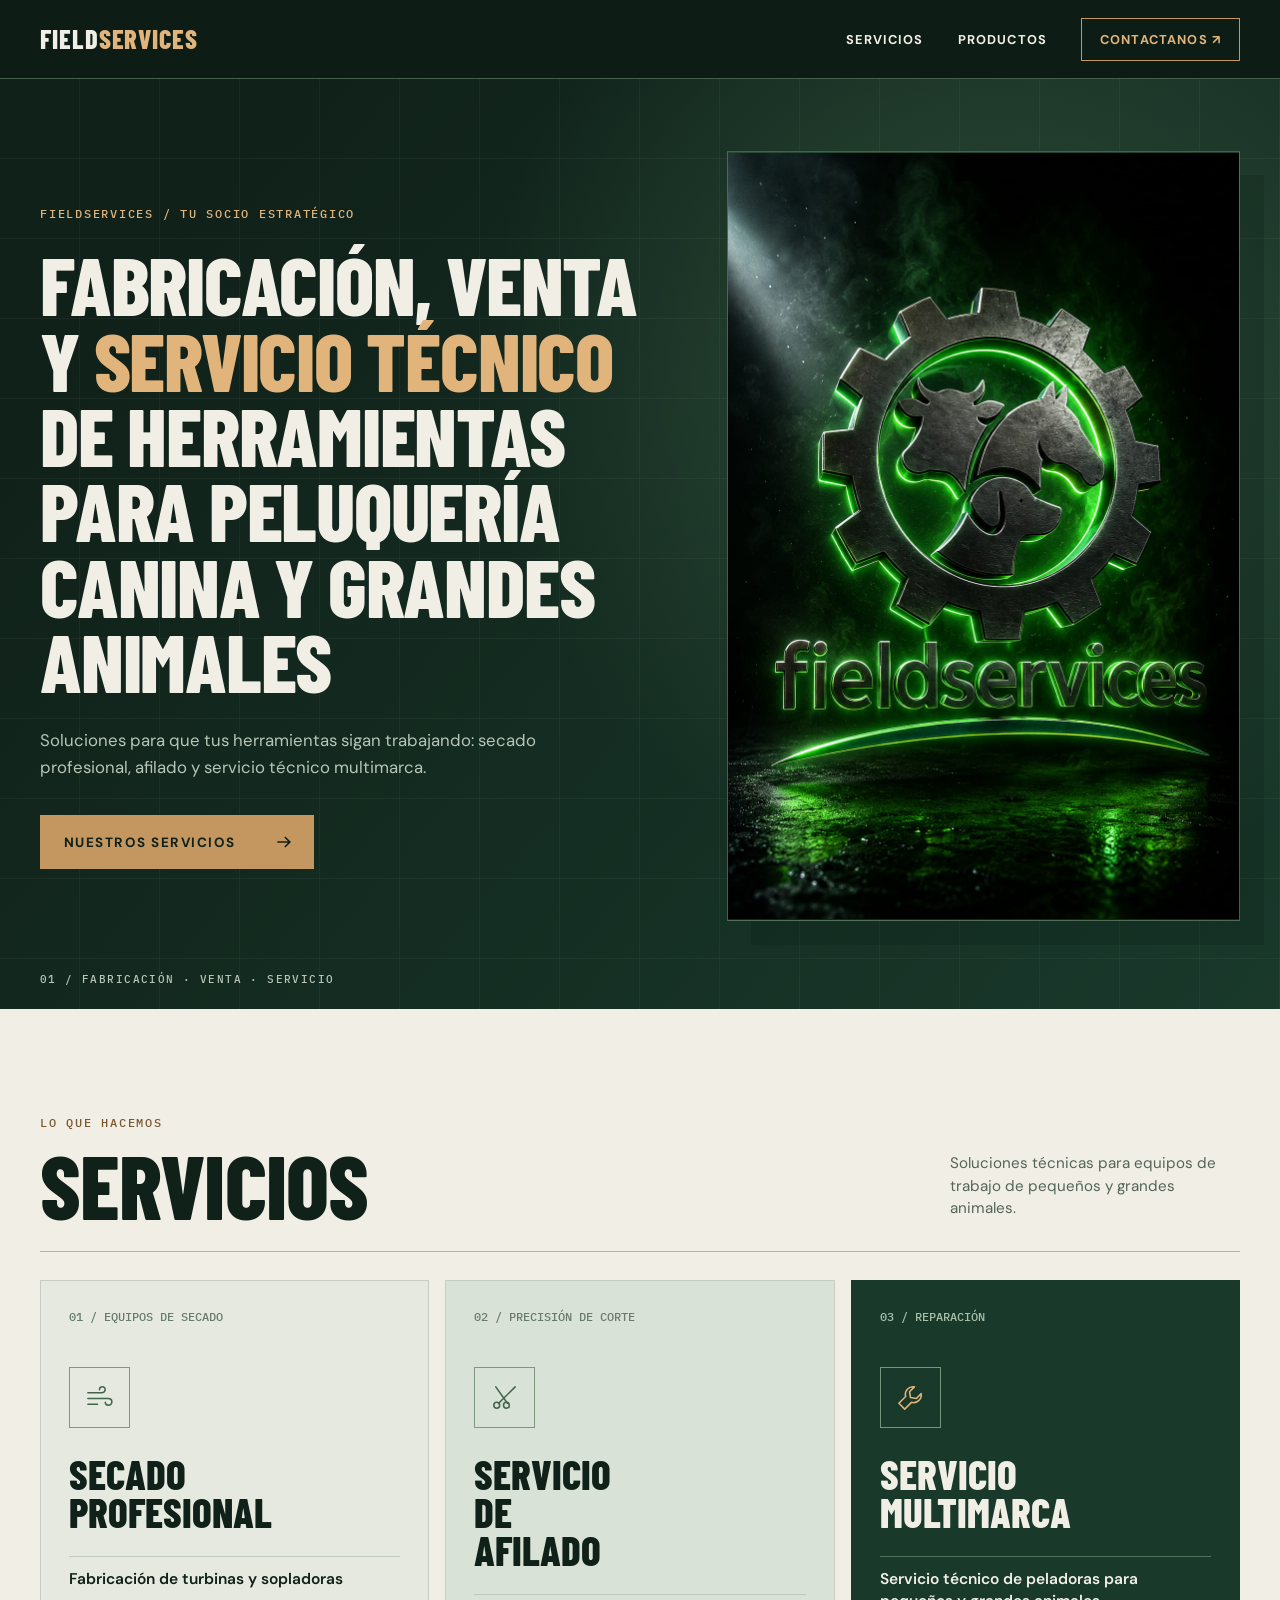
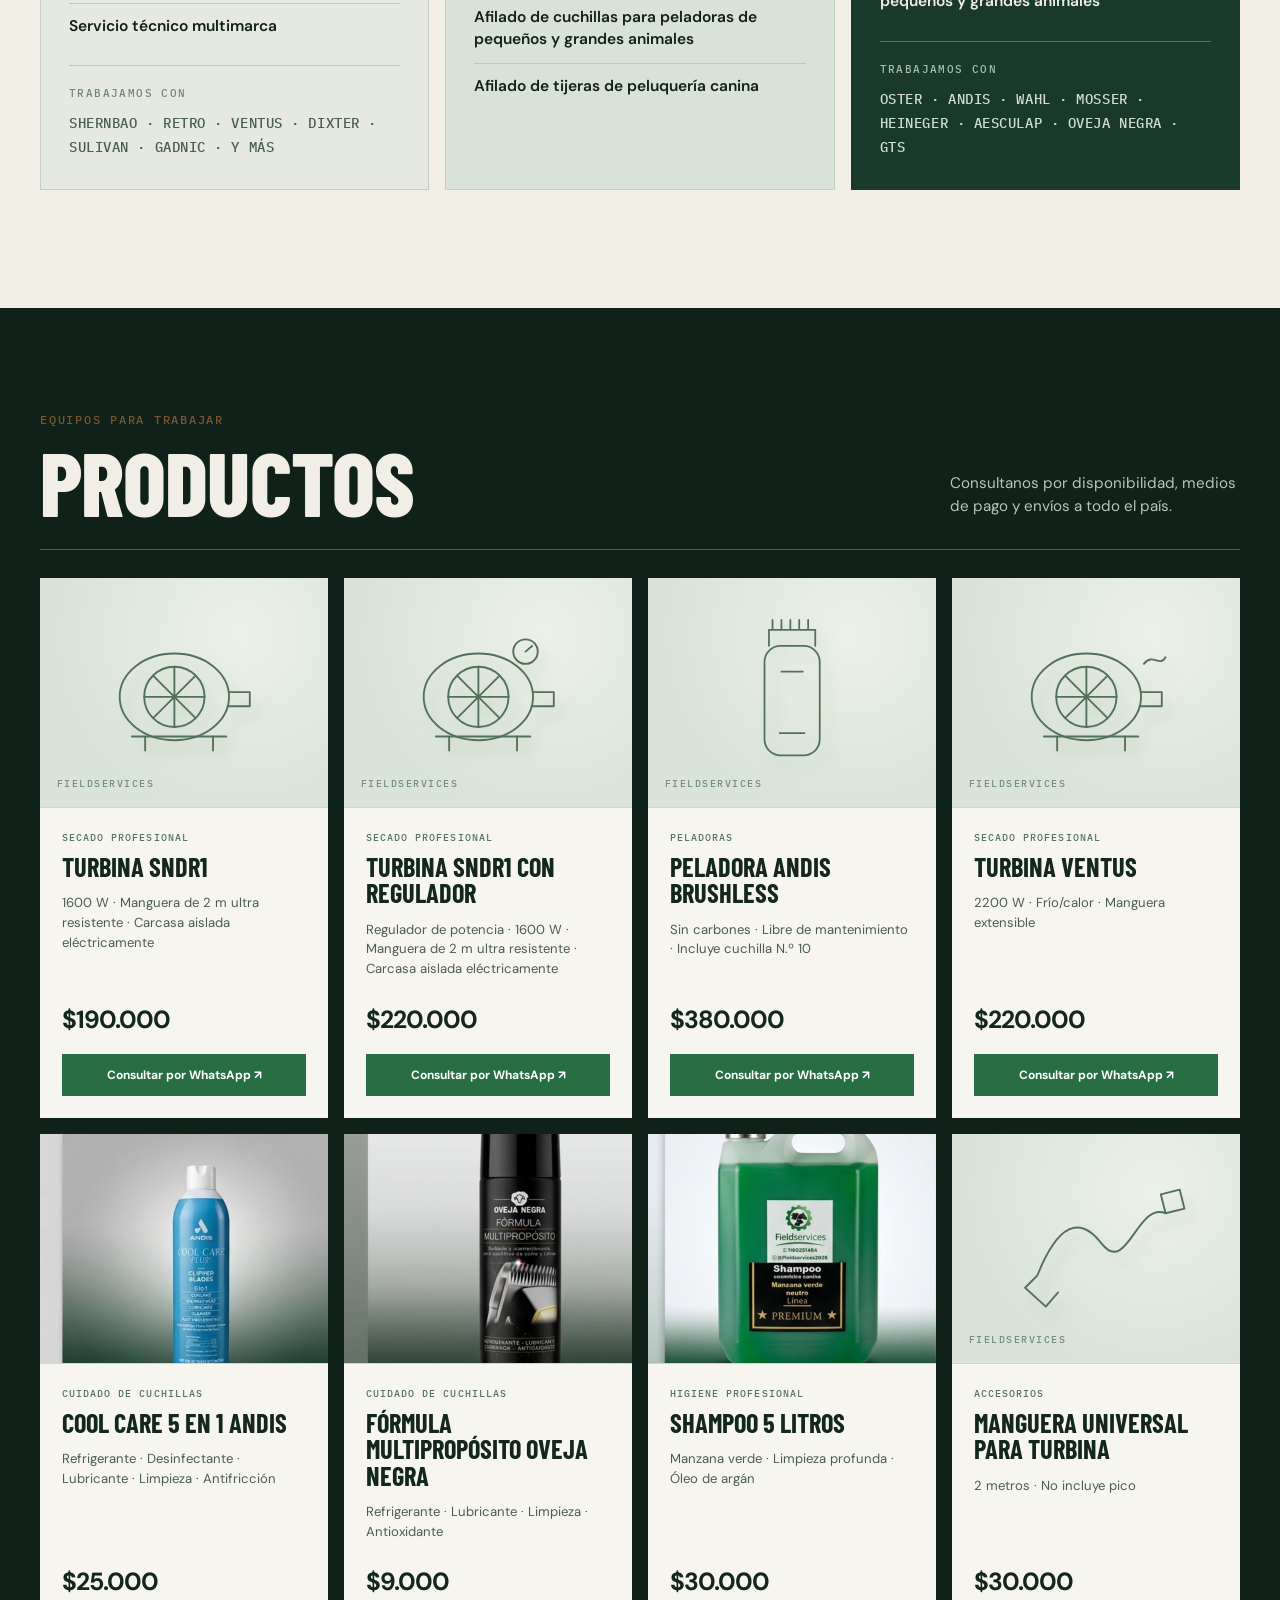
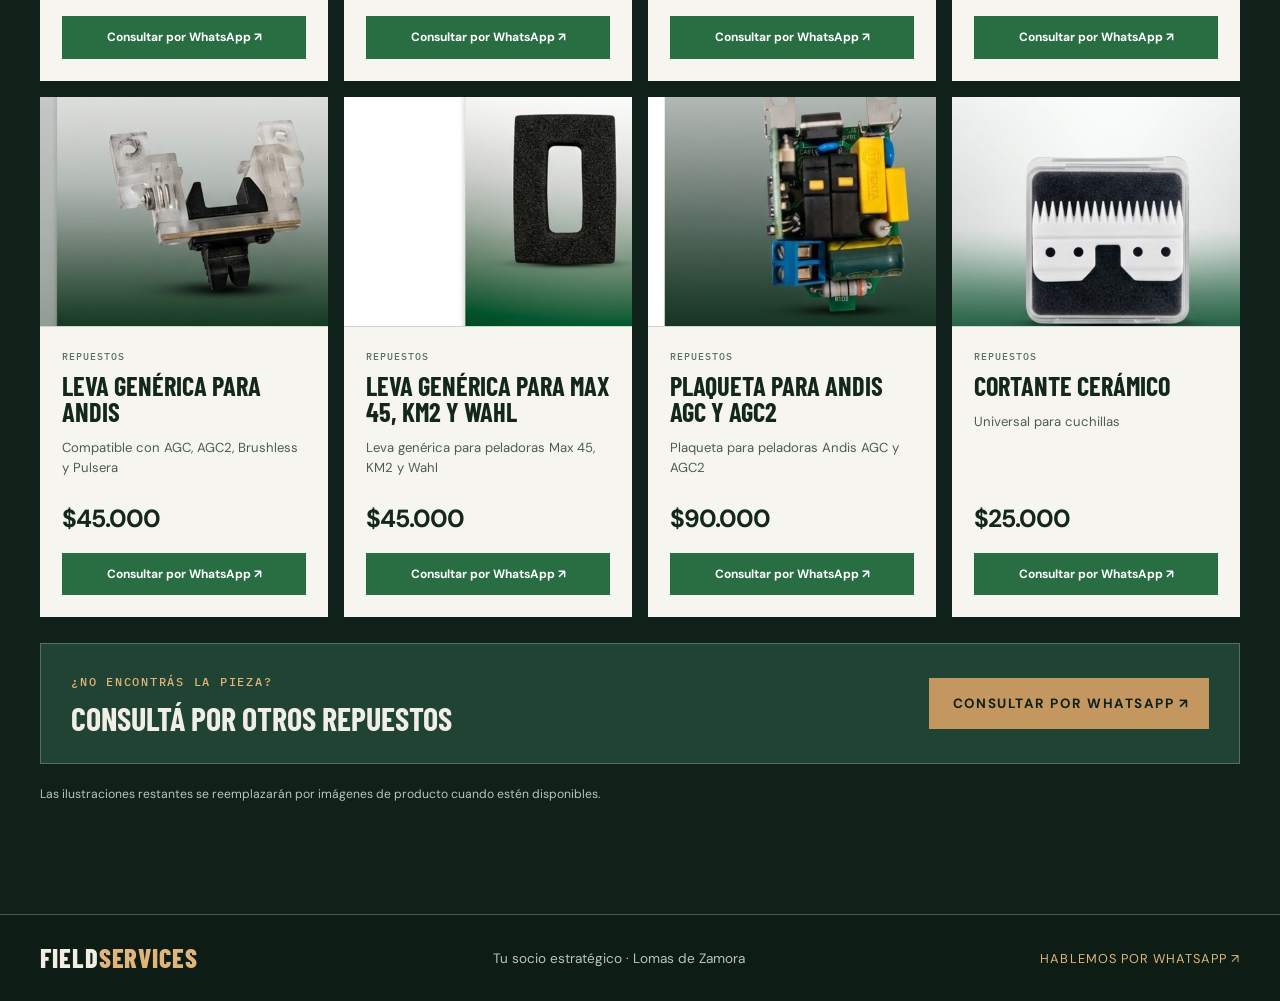
==== preview/index.html @ e5bf2f04 "Add seven provided product images to preview" ====
<!doctype html>
<html lang="es-AR">
<head>
  <meta charset="utf-8">
  <meta name="viewport" content="width=device-width, initial-scale=1">
  <meta name="theme-color" content="#102119">
  <meta name="description" content="Fabricación, venta y servicio técnico de herramientas para peluquería canina y grandes animales. Secado profesional, afilado y reparación multimarca.">
  <title>FieldServices — Tu socio estratégico</title>
  <link rel="preconnect" href="https://fonts.googleapis.com">
  <link rel="preconnect" href="https://fonts.gstatic.com" crossorigin>
  <link href="https://fonts.googleapis.com/css2?family=Barlow+Condensed:wght@500;600;700;800&family=DM+Sans:wght@400;500;600;700&family=IBM+Plex+Mono:wght@400;500&display=swap" rel="stylesheet">
  <style>
    :root{--dark:#102119;--forest:#18352a;--forest-2:#214334;--line:#45614d;--cream:#f1efe5;--muted:#b7c6b7;--copper:#c49760;--copper-light:#e0b47b;--wrap:1200px}
    *{box-sizing:border-box}html{scroll-behavior:smooth;scroll-padding-top:78px}body{margin:0;background:var(--dark);color:var(--cream);font-family:"DM Sans",sans-serif;-webkit-font-smoothing:antialiased}a{color:inherit;text-decoration:none}button{font:inherit}::selection{background:var(--copper);color:var(--dark)}
    .wrap{width:min(var(--wrap),calc(100% - 48px));margin:auto}.eyebrow{font:500 .73rem/1.4 "IBM Plex Mono",monospace;letter-spacing:.15em;text-transform:uppercase;color:var(--copper-light)}
    .site-header{position:sticky;top:0;z-index:50;background:#0d1d16;border-bottom:1px solid var(--line)}.header-inner{min-height:78px;display:flex;align-items:center;justify-content:space-between;gap:20px}.brand{font:800 1.65rem/1 "Barlow Condensed",sans-serif;letter-spacing:.035em;text-transform:uppercase}.brand span{color:var(--copper-light)}.header-right{display:flex;align-items:center;gap:34px}.header-right a{font-size:.8rem;font-weight:700;letter-spacing:.09em;text-transform:uppercase}.header-right a:hover{color:var(--copper-light)}.header-right .header-contact{border:1px solid var(--copper);padding:12px 18px;color:var(--copper-light)}
    .hero{overflow:hidden;position:relative;background:radial-gradient(circle at 78% 32%,#2d4b37 0%,transparent 44%),linear-gradient(130deg,#102119 15%,#19392b 100%)}.hero::before{content:"";position:absolute;inset:0;opacity:.12;background-image:linear-gradient(90deg,transparent 99%,var(--cream) 100%),linear-gradient(transparent 99%,var(--cream) 100%);background-size:80px 80px;pointer-events:none}.hero-inner{position:relative;display:grid;grid-template-columns:minmax(0,1.1fr) minmax(0,.9fr);gap:5%;align-items:center;min-height:640px;padding-block:72px 88px}.hero-copy{position:relative;z-index:1}.hero h1{font:800 clamp(3.1rem,6.4vw,6.5rem)/.92 "Barlow Condensed",sans-serif;letter-spacing:-.015em;text-transform:uppercase;max-width:760px;margin:23px 0 29px;text-wrap:balance}.hero h1 em{font-style:normal;color:var(--copper-light)}.hero-sub{font-size:1.05rem;color:var(--muted);max-width:48ch;line-height:1.6;margin:0 0 34px}.button{display:inline-flex;align-items:center;justify-content:space-between;gap:38px;background:var(--copper);color:var(--dark);padding:17px 20px 17px 24px;font-size:.84rem;font-weight:700;letter-spacing:.11em;text-transform:uppercase;transition:background .2s,transform .2s,box-shadow .2s}.button:hover{background:var(--copper-light);transform:translateY(-4px);box-shadow:0 12px 25px #0003}.button svg{width:20px;height:20px}.hero-visual{position:relative;aspect-ratio:2/3;min-height:400px;border:1px solid #77907888;overflow:hidden;background:linear-gradient(150deg,#274c38,#12261d 70%);box-shadow:24px 24px 0 #0a1c1540}.hero-visual::before,.hero-visual::after{content:"";position:absolute;border:1px solid #b8925f55;border-radius:50%;width:78%;aspect-ratio:1;left:11%;top:8%;animation:orbit 18s linear infinite}.hero-visual::after{width:55%;left:22.5%;top:20%;animation-duration:13s;animation-direction:reverse}.hero-visual img{width:100%;height:100%;object-fit:contain;display:block;position:relative;z-index:2}.hero-index{position:absolute;bottom:23px;left:0;font:500 .68rem "IBM Plex Mono",monospace;letter-spacing:.13em;color:var(--muted)}
    .services{padding:102px 0 118px;background:var(--cream);color:var(--dark)}.section-head{display:flex;justify-content:space-between;align-items:end;gap:30px;border-bottom:1px solid #a9b7a8;padding-bottom:27px;margin-bottom:28px}.section-head .eyebrow{color:#795831}.section-head h2{font:800 clamp(3.3rem,7vw,6.5rem)/.9 "Barlow Condensed",sans-serif;text-transform:uppercase;letter-spacing:-.01em;margin:12px 0 0}.section-head p{max-width:29ch;margin:0 0 4px;color:#536459;font-size:.95rem;line-height:1.5}.cards{display:grid;grid-template-columns:repeat(3,minmax(0,1fr));gap:16px}.card{position:relative;min-height:510px;background:#e6e9df;border:1px solid #c6cec1;padding:28px 28px 30px;display:flex;flex-direction:column;overflow:hidden;transition:transform .28s,background .28s,box-shadow .28s}.card:hover{transform:translateY(-8px);background:#dfe6d9;box-shadow:0 20px 35px #1e3a2920}.card::before{content:"";position:absolute;top:0;left:0;right:100%;height:5px;background:var(--copper);transition:right .45s}.card:hover::before{right:0}.card-no{font:500 .76rem "IBM Plex Mono",monospace;color:#687c69}.card-icon{width:61px;height:61px;border:1px solid #809780;display:grid;place-items:center;margin:43px 0 27px;color:#42654c}.card-icon svg{width:31px;height:31px;fill:none;stroke:currentColor;stroke-width:1.6;stroke-linecap:round;stroke-linejoin:round}.card h3{font:800 clamp(2.35rem,3.2vw,3.35rem)/.93 "Barlow Condensed",sans-serif;text-transform:uppercase;margin:0 0 25px;max-width:9ch}.service-lines{list-style:none;margin:0;padding:0}.service-lines li{border-top:1px solid #bdcbbd;padding:12px 0;font-size:.97rem;font-weight:600;line-height:1.4}.brands{border-top:1px solid #bdcbbd;margin-top:auto;padding-top:20px}.brands-label{display:block;font:500 .67rem "IBM Plex Mono",monospace;letter-spacing:.13em;text-transform:uppercase;color:#718671;margin-bottom:11px}.brands p{font:500 .86rem/1.75 "IBM Plex Mono",monospace;text-transform:uppercase;letter-spacing:.04em;color:#49604e;margin:0}.card:nth-child(2){background:#d9e2d6}.card:nth-child(3){background:#19392b;color:var(--cream);border-color:#19392b}.card:nth-child(3):hover{background:#244936}.card:nth-child(3) .card-no,.card:nth-child(3) .brands-label{color:#a8c0aa}.card:nth-child(3) .card-icon{border-color:#77967b;color:var(--copper-light)}.card:nth-child(3) .service-lines li,.card:nth-child(3) .brands{border-color:#54725b}.card:nth-child(3) .brands p{color:#d0ddcf}
    .products{padding:100px 0 112px;background:#102119;color:var(--cream)}.products .section-head{border-color:#45614d}.products .section-head p{color:var(--muted)}.product-grid{display:grid;grid-template-columns:repeat(4,minmax(0,1fr));gap:16px}.product{display:flex;flex-direction:column;background:#f6f5ef;color:#14271c;min-width:0;transition:transform .25s,box-shadow .25s}.product:hover{transform:translateY(-7px);box-shadow:0 18px 35px #0005}.product-media{height:230px;display:grid;place-items:center;position:relative;overflow:hidden;background:radial-gradient(circle at 70% 25%,#ecf1e7,#d9e3d7 70%);border-bottom:1px solid #cdd7cc}.product-media::after{content:"FIELDSERVICES";position:absolute;bottom:17px;left:17px;color:#749078;font:500 .61rem "IBM Plex Mono",monospace;letter-spacing:.15em}.product-media svg{width:70%;height:70%;fill:none;stroke:#52715b;stroke-width:2;stroke-linecap:round;stroke-linejoin:round;filter:drop-shadow(8px 10px 7px #48674833)}.product-media .clipper{width:48%}.product-media.photo img{position:absolute;width:200%;height:auto;max-width:none;left:0;top:-45%;display:block}.product-media.photo::after{display:none}.product-body{display:flex;flex:1;flex-direction:column;padding:22px}.product-type{font:500 .65rem "IBM Plex Mono",monospace;color:#597461;letter-spacing:.1em;text-transform:uppercase;margin:0 0 10px}.product h3{font:700 1.65rem/1 "Barlow Condensed",sans-serif;text-transform:uppercase;margin:0 0 13px}.product-spec{font-size:.82rem;line-height:1.5;color:#4b5e4e;margin:0 0 24px;flex:1}.product-price{font:700 1.55rem "DM Sans",sans-serif;letter-spacing:-.04em;margin:0 0 18px}.product-cta{display:block;text-align:center;background:#286e42;color:#fff;padding:13px 10px;font-size:.75rem;font-weight:700;line-height:1.35;transition:background .2s}.product-cta:hover{background:#194f30}.product-note{font-size:.76rem;color:var(--muted);margin:22px 0 0}
    .other-parts{margin-top:26px;padding:26px 30px;display:flex;align-items:center;justify-content:space-between;gap:22px;background:#214334;border:1px solid #54725b}.other-parts h3{font:700 2rem "Barlow Condensed",sans-serif;text-transform:uppercase;margin:8px 0 0}.other-parts .button{white-space:nowrap}
    .footer{background:#0d1d16;border-top:1px solid var(--line);padding:30px 0}.footer-inner{display:flex;justify-content:space-between;align-items:center;gap:20px;flex-wrap:wrap}.footer p{color:var(--muted);font-size:.85rem;margin:0}.footer a:not(.brand){font-size:.8rem;color:var(--copper-light);text-transform:uppercase;letter-spacing:.08em}
    @keyframes orbit{to{transform:rotate(360deg)}}@media(prefers-reduced-motion:reduce){html{scroll-behavior:auto}*,*::before,*::after{animation:none!important;transition:none!important}}
    @media(max-width:1100px){.product-grid{grid-template-columns:repeat(2,minmax(0,1fr))}}
    @media(max-width:960px){.hero-inner{grid-template-columns:1fr 1fr;gap:30px;min-height:570px}.hero h1{font-size:clamp(3rem,6vw,5rem)}.cards{grid-template-columns:1fr 1fr}.card{min-height:460px}.card:last-child{grid-column:1/-1;min-height:390px}}
    @media(max-width:680px){html{scroll-padding-top:104px}.wrap{width:min(100% - 36px,var(--wrap))}.header-inner{min-height:104px;flex-wrap:wrap;align-content:center;gap:11px;padding-block:10px}.brand{font-size:1.35rem}.header-right{width:100%;gap:12px;justify-content:space-between}.header-right a{font-size:.68rem}.header-right .header-contact{padding:7px 9px;font-size:.66rem}.hero-inner{grid-template-columns:1fr;padding:51px 0 66px;gap:45px}.hero h1{font-size:clamp(3.4rem,13vw,5.5rem);margin:18px 0 23px}.hero-sub{font-size:.95rem}.hero-visual{aspect-ratio:2/3;min-height:0}.hero-index{display:none}.services{padding:72px 0 82px}.products{padding:72px 0 82px}.product-grid{gap:10px}.product-media{height:180px}.product-media.photo img{top:-30%}.product-body{padding:16px}.product h3{font-size:1.4rem}.product-spec{font-size:.75rem}.product-price{font-size:1.3rem}.product-cta{font-size:.68rem;padding:12px 6px}.section-head{display:block}.section-head p{margin-top:20px}.cards{grid-template-columns:1fr}.card,.card:last-child{grid-column:auto;min-height:0;padding:25px 26px 32px}.card-icon{margin:29px 0 25px}.card h3{max-width:none}.brands{margin-top:22px}.other-parts{align-items:flex-start;flex-direction:column;padding:22px}.other-parts .button{white-space:normal;width:100%}.footer-inner{align-items:flex-start;flex-direction:column}}
  </style>
</head>
<body>
  <header class="site-header">
    <div class="wrap header-inner">
      <a class="brand" href="#inicio" aria-label="FieldServices, inicio">FIELD<span>SERVICES</span></a>
      <nav class="header-right" aria-label="Navegación principal">
        <a href="#servicios">Servicios</a><a href="#productos">Productos</a>
        <a class="header-contact" href="https://wa.me/5491160251484" target="_blank" rel="noopener noreferrer">Contactanos ↗</a>
      </nav>
    </div>
  </header>
  <main>
    <section class="hero" id="inicio" aria-labelledby="titulo-principal">
      <div class="wrap hero-inner">
        <div class="hero-copy">
          <span class="eyebrow">FieldServices / Tu socio estratégico</span>
          <h1 id="titulo-principal">Fabricación, venta y <em>servicio técnico</em> de herramientas para peluquería canina y grandes animales</h1>
          <p class="hero-sub">Soluciones para que tus herramientas sigan trabajando: secado profesional, afilado y servicio técnico multimarca.</p>
          <a class="button" href="#servicios">Nuestros servicios <svg viewBox="0 0 24 24" fill="none" stroke="currentColor" stroke-width="2" aria-hidden="true"><path d="M4 12h15m-6-6 6 6-6 6"/></svg></a>
        </div>
        <div class="hero-visual">
          <img src="hero-fieldservices.jpg" alt="Logo de FieldServices con un engranaje y siluetas de animales" width="1024" height="1536">
        </div>
        <span class="hero-index" aria-hidden="true">01 / FABRICACIÓN · VENTA · SERVICIO</span>
      </div>
    </section>
    <section class="services" id="servicios" aria-labelledby="titulo-servicios">
      <div class="wrap">
        <div class="section-head"><div><span class="eyebrow">Lo que hacemos</span><h2 id="titulo-servicios">Servicios</h2></div><p>Soluciones técnicas para equipos de trabajo de pequeños y grandes animales.</p></div>
        <div class="cards">
          <article class="card"><span class="card-no">01 / EQUIPOS DE SECADO</span><div class="card-icon" aria-hidden="true"><svg viewBox="0 0 32 32"><path d="M4 11h14c5 0 5-6 1-6-2 0-3 1-3 3M4 17h21c5 0 5 7 0 7-2 0-3-1-3-3M4 23h10"/></svg></div><h3>Secado profesional</h3><ul class="service-lines"><li>Fabricación de turbinas y sopladoras</li><li>Servicio técnico multimarca</li></ul><div class="brands"><span class="brands-label">Trabajamos con</span><p>Shernbao · Retro · Ventus · Dixter · Sulivan · Gadnic · y más</p></div></article>
          <article class="card"><span class="card-no">02 / PRECISIÓN DE CORTE</span><div class="card-icon" aria-hidden="true"><svg viewBox="0 0 32 32"><circle cx="8" cy="24" r="3"/><circle cx="18" cy="24" r="3"/><path d="M10 22 27 5M19 22 7 5M23 9l4-4"/></svg></div><h3>Servicio de afilado</h3><ul class="service-lines"><li>Afilado de cuchillas para peladoras de pequeños y grandes animales</li><li>Afilado de tijeras de peluquería canina</li></ul></article>
          <article class="card"><span class="card-no">03 / REPARACIÓN</span><div class="card-icon" aria-hidden="true"><svg viewBox="0 0 32 32"><path d="M20 5a8 8 0 0 0-9 10L4 22l6 6 7-7a8 8 0 0 0 10-9l-5 5-6-1-1-6z"/></svg></div><h3>Servicio multimarca</h3><ul class="service-lines"><li>Servicio técnico de peladoras para pequeños y grandes animales</li></ul><div class="brands"><span class="brands-label">Trabajamos con</span><p>Oster · Andis · Wahl · Mosser · Heineger · Aesculap · Oveja Negra · GTS</p></div></article>
        </div>
      </div>
    </section>
    <section class="products" id="productos" aria-labelledby="titulo-productos">
      <div class="wrap">
        <div class="section-head"><div><span class="eyebrow">Equipos para trabajar</span><h2 id="titulo-productos">Productos</h2></div><p>Consultanos por disponibilidad, medios de pago y envíos a todo el país.</p></div>
        <div class="product-grid">
          <article class="product"><div class="product-media" role="img" aria-label="Ilustración provisoria de una turbina"><svg viewBox="0 0 200 170" aria-hidden="true"><ellipse cx="90" cy="90" rx="58" ry="46"/><circle cx="90" cy="90" r="32"/><path d="M90 58v64M58 90h64M68 68l44 44m0-44-44 44M148 85h22v15h-22M45 132h100M59 132v15m72-15v15"/></svg></div><div class="product-body"><p class="product-type">Secado profesional</p><h3>Turbina SNDR1</h3><p class="product-spec">1600 W · Manguera de 2 m ultra resistente · Carcasa aislada eléctricamente</p><p class="product-price">$190.000</p><a class="product-cta" href="https://wa.me/5491160251484?text=Hola%2C%20quiero%20consultar%20por%20la%20Turbina%20SNDR1%20de%20%24190.000" target="_blank" rel="noopener noreferrer">Consultar por WhatsApp ↗</a></div></article>
          <article class="product"><div class="product-media" role="img" aria-label="Ilustración provisoria de una turbina con regulador"><svg viewBox="0 0 200 170" aria-hidden="true"><ellipse cx="90" cy="90" rx="58" ry="46"/><circle cx="90" cy="90" r="32"/><path d="M90 58v64M58 90h64M68 68l44 44m0-44-44 44M148 85h22v15h-22M45 132h100M59 132v15m72-15v15"/><circle cx="140" cy="42" r="13"/><path d="M140 42l7-6"/></svg></div><div class="product-body"><p class="product-type">Secado profesional</p><h3>Turbina SNDR1 con regulador</h3><p class="product-spec">Regulador de potencia · 1600 W · Manguera de 2 m ultra resistente · Carcasa aislada eléctricamente</p><p class="product-price">$220.000</p><a class="product-cta" href="https://wa.me/5491160251484?text=Hola%2C%20quiero%20consultar%20por%20la%20Turbina%20SNDR1%20con%20regulador%20de%20%24220.000" target="_blank" rel="noopener noreferrer">Consultar por WhatsApp ↗</a></div></article>
          <article class="product"><div class="product-media" role="img" aria-label="Ilustración provisoria de una peladora"><svg class="clipper" viewBox="0 0 140 180" aria-hidden="true"><rect x="39" y="38" width="62" height="123" rx="18"/><path d="M44 38V20h52v18M48 20V9m10 11V9m10 11V9m10 11V9m10 11V9M58 67h24M56 136h28"/></svg></div><div class="product-body"><p class="product-type">Peladoras</p><h3>Peladora Andis Brushless</h3><p class="product-spec">Sin carbones · Libre de mantenimiento · Incluye cuchilla N.º 10</p><p class="product-price">$380.000</p><a class="product-cta" href="https://wa.me/5491160251484?text=Hola%2C%20quiero%20consultar%20por%20la%20Peladora%20Andis%20Brushless%20de%20%24380.000" target="_blank" rel="noopener noreferrer">Consultar por WhatsApp ↗</a></div></article>
          <article class="product"><div class="product-media" role="img" aria-label="Ilustración provisoria de una turbina Ventus"><svg viewBox="0 0 200 170" aria-hidden="true"><ellipse cx="90" cy="90" rx="58" ry="46"/><circle cx="90" cy="90" r="32"/><path d="M90 58v64M58 90h64M68 68l44 44m0-44-44 44M148 85h22v15h-22M45 132h100M59 132v15m72-15v15"/><path d="M151 55c9-12 17 4 23-7"/></svg></div><div class="product-body"><p class="product-type">Secado profesional</p><h3>Turbina Ventus</h3><p class="product-spec">2200 W · Frío/calor · Manguera extensible</p><p class="product-price">$220.000</p><a class="product-cta" href="https://wa.me/5491160251484?text=Hola%2C%20quiero%20consultar%20por%20la%20Turbina%20Ventus%20de%20%24220.000" target="_blank" rel="noopener noreferrer">Consultar por WhatsApp ↗</a></div></article>
          <article class="product"><div class="product-media photo" role="img" aria-label="Imagen de Cool Care 5 en 1 Andis"><img src="productos/cool-care-andis.jpg" alt="" loading="lazy" width="1152" height="1536"></div><div class="product-body"><p class="product-type">Cuidado de cuchillas</p><h3>Cool Care 5 en 1 Andis</h3><p class="product-spec">Refrigerante · Desinfectante · Lubricante · Limpieza · Antifricción</p><p class="product-price">$25.000</p><a class="product-cta" href="https://wa.me/5491160251484?text=Hola%2C%20quiero%20consultar%20por%20Cool%20Care%205%20en%201%20Andis%20de%20%2425.000" target="_blank" rel="noopener noreferrer">Consultar por WhatsApp ↗</a></div></article>
          <article class="product"><div class="product-media photo" role="img" aria-label="Imagen de Fórmula multipropósito Oveja Negra"><img src="productos/formula-oveja-negra.jpg" alt="" loading="lazy" width="1152" height="1536"></div><div class="product-body"><p class="product-type">Cuidado de cuchillas</p><h3>Fórmula multipropósito Oveja Negra</h3><p class="product-spec">Refrigerante · Lubricante · Limpieza · Antioxidante</p><p class="product-price">$9.000</p><a class="product-cta" href="https://wa.me/5491160251484?text=Hola%2C%20quiero%20consultar%20por%20F%C3%B3rmula%20multiprop%C3%B3sito%20Oveja%20Negra%20de%20%249.000" target="_blank" rel="noopener noreferrer">Consultar por WhatsApp ↗</a></div></article>
          <article class="product"><div class="product-media photo" role="img" aria-label="Imagen de Shampoo 5 litros"><img src="productos/shampoo-5-litros.jpg" alt="" loading="lazy" width="1152" height="1536"></div><div class="product-body"><p class="product-type">Higiene profesional</p><h3>Shampoo 5 litros</h3><p class="product-spec">Manzana verde · Limpieza profunda · Óleo de argán</p><p class="product-price">$30.000</p><a class="product-cta" href="https://wa.me/5491160251484?text=Hola%2C%20quiero%20consultar%20por%20Shampoo%205%20litros%20de%20%2430.000" target="_blank" rel="noopener noreferrer">Consultar por WhatsApp ↗</a></div></article>
          <article class="product"><div class="product-media" role="img" aria-label="Ilustración provisoria de Manguera universal para turbina"><svg viewBox="0 0 200 170" aria-hidden="true"><path d="M38 114c22-55 45-64 68-34 27 35 38-45 68-32M38 114l-13 13 22 20 13-15M174 48l-5-20 20-5 5 20z"/></svg></div><div class="product-body"><p class="product-type">Accesorios</p><h3>Manguera universal para turbina</h3><p class="product-spec">2 metros · No incluye pico</p><p class="product-price">$30.000</p><a class="product-cta" href="https://wa.me/5491160251484?text=Hola%2C%20quiero%20consultar%20por%20Manguera%20universal%20para%20turbina%20de%20%2430.000" target="_blank" rel="noopener noreferrer">Consultar por WhatsApp ↗</a></div></article>
          <article class="product"><div class="product-media photo" role="img" aria-label="Imagen de Leva genérica para Andis"><img src="productos/leva-andis-agc.jpg" alt="" loading="lazy" width="1152" height="1536"></div><div class="product-body"><p class="product-type">Repuestos</p><h3>Leva genérica para Andis</h3><p class="product-spec">Compatible con AGC, AGC2, Brushless y Pulsera</p><p class="product-price">$45.000</p><a class="product-cta" href="https://wa.me/5491160251484?text=Hola%2C%20quiero%20consultar%20por%20Leva%20gen%C3%A9rica%20para%20Andis%20de%20%2445.000" target="_blank" rel="noopener noreferrer">Consultar por WhatsApp ↗</a></div></article>
          <article class="product"><div class="product-media photo" role="img" aria-label="Imagen de Leva genérica para Max 45, KM2 y Wahl"><img src="productos/leva-max45.jpg" alt="" loading="lazy" width="1152" height="1536"></div><div class="product-body"><p class="product-type">Repuestos</p><h3>Leva genérica para Max 45, KM2 y Wahl</h3><p class="product-spec">Leva genérica para peladoras Max 45, KM2 y Wahl</p><p class="product-price">$45.000</p><a class="product-cta" href="https://wa.me/5491160251484?text=Hola%2C%20quiero%20consultar%20por%20Leva%20gen%C3%A9rica%20para%20Max%2045%2C%20KM2%20y%20Wahl%20de%20%2445.000" target="_blank" rel="noopener noreferrer">Consultar por WhatsApp ↗</a></div></article>
          <article class="product"><div class="product-media photo" role="img" aria-label="Imagen de Plaqueta para Andis AGC y AGC2"><img src="productos/plaqueta-andis-agc.jpg" alt="" loading="lazy" width="1152" height="1536"></div><div class="product-body"><p class="product-type">Repuestos</p><h3>Plaqueta para Andis AGC y AGC2</h3><p class="product-spec">Plaqueta para peladoras Andis AGC y AGC2</p><p class="product-price">$90.000</p><a class="product-cta" href="https://wa.me/5491160251484?text=Hola%2C%20quiero%20consultar%20por%20Plaqueta%20para%20Andis%20AGC%20y%20AGC2%20de%20%2490.000" target="_blank" rel="noopener noreferrer">Consultar por WhatsApp ↗</a></div></article>
          <article class="product"><div class="product-media photo" role="img" aria-label="Imagen de Cortante cerámico"><img src="productos/cortante-ceramico.jpg" alt="" loading="lazy" width="1152" height="1536"></div><div class="product-body"><p class="product-type">Repuestos</p><h3>Cortante cerámico</h3><p class="product-spec">Universal para cuchillas</p><p class="product-price">$25.000</p><a class="product-cta" href="https://wa.me/5491160251484?text=Hola%2C%20quiero%20consultar%20por%20el%20Cortante%20cer%C3%A1mico%20universal%20de%20%2425.000" target="_blank" rel="noopener noreferrer">Consultar por WhatsApp ↗</a></div></article>
        </div>
        <div class="other-parts"><div><span class="eyebrow">¿No encontrás la pieza?</span><h3>Consultá por otros repuestos</h3></div><a class="button" href="https://wa.me/5491160251484?text=Hola%2C%20quiero%20consultar%20por%20otros%20repuestos" target="_blank" rel="noopener noreferrer">Consultar por WhatsApp ↗</a></div>
        <p class="product-note">Las ilustraciones restantes se reemplazarán por imágenes de producto cuando estén disponibles.</p>
      </div>
    </section>
  </main>
  <footer class="footer"><div class="wrap footer-inner"><a class="brand" href="#inicio">FIELD<span>SERVICES</span></a><p>Tu socio estratégico · Lomas de Zamora</p><a href="https://wa.me/5491160251484" target="_blank" rel="noopener noreferrer">Hablemos por WhatsApp ↗</a></div></footer>
</body>
</html>
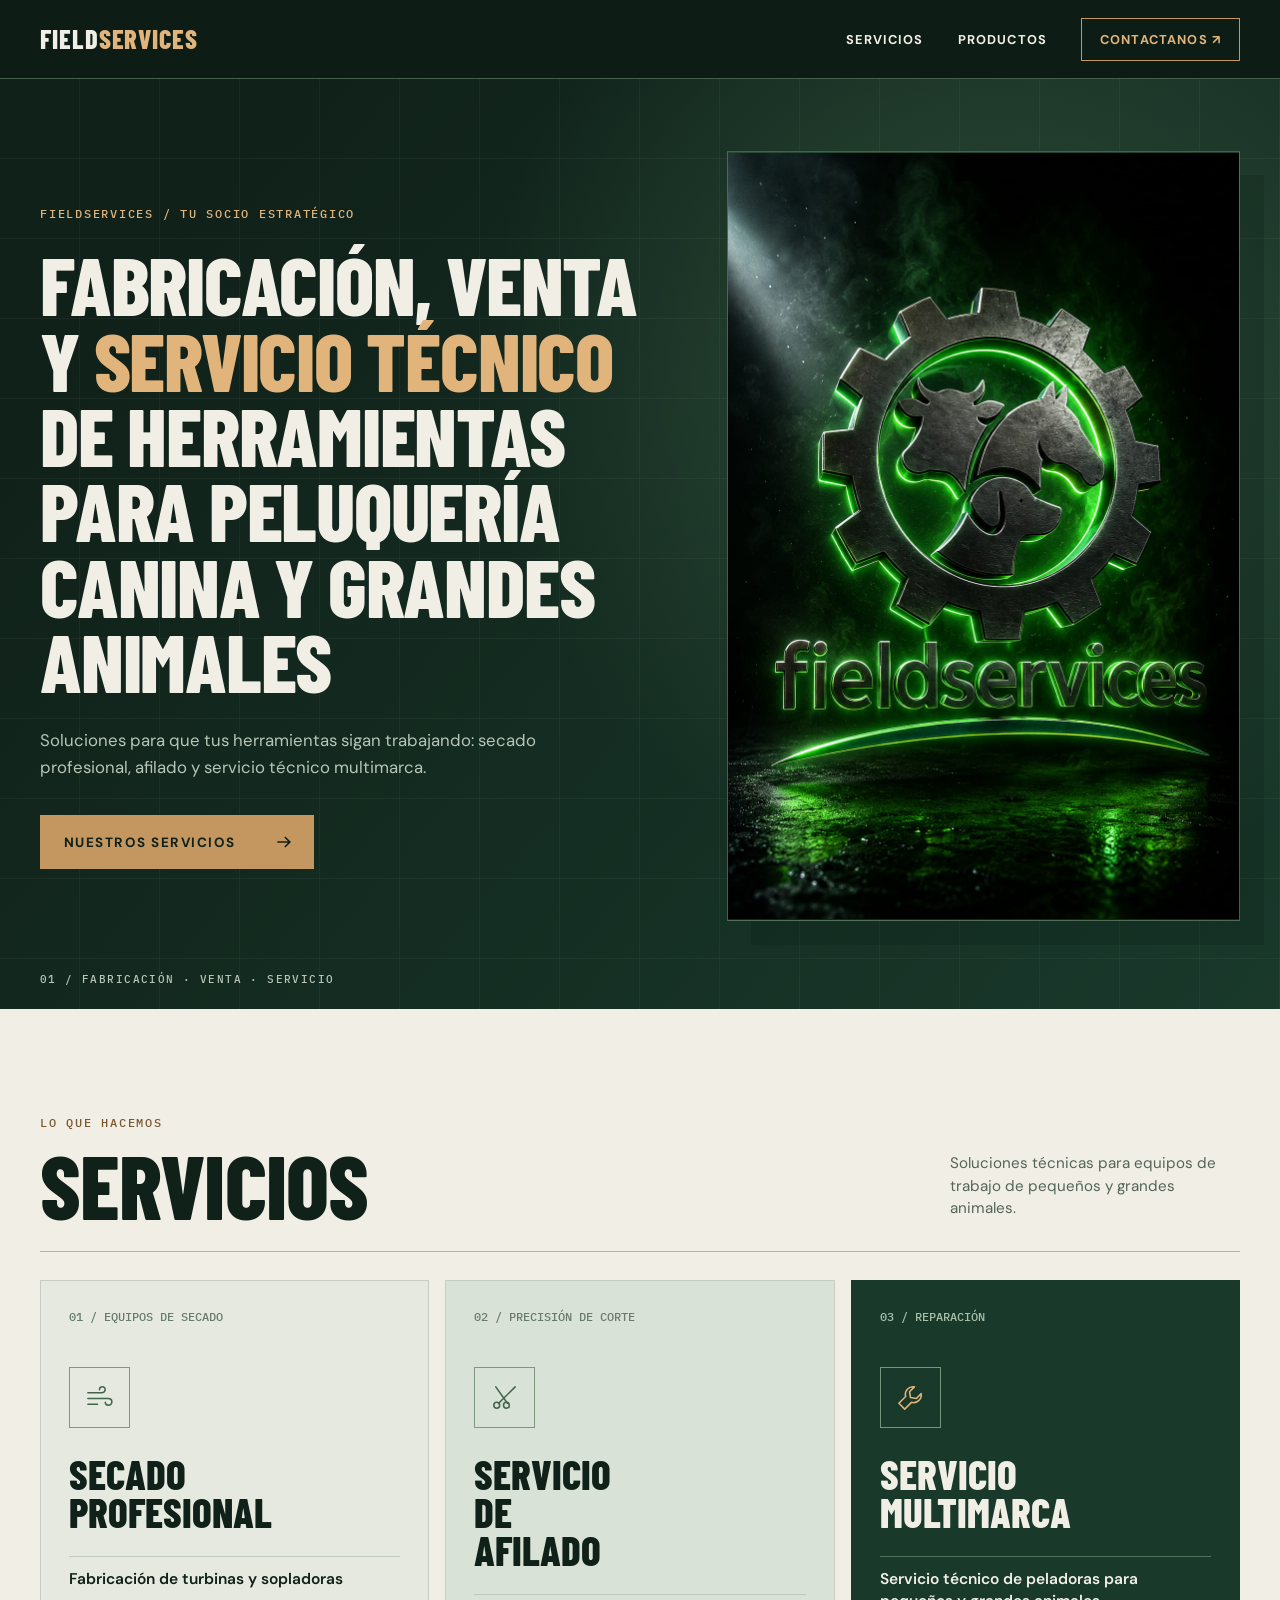
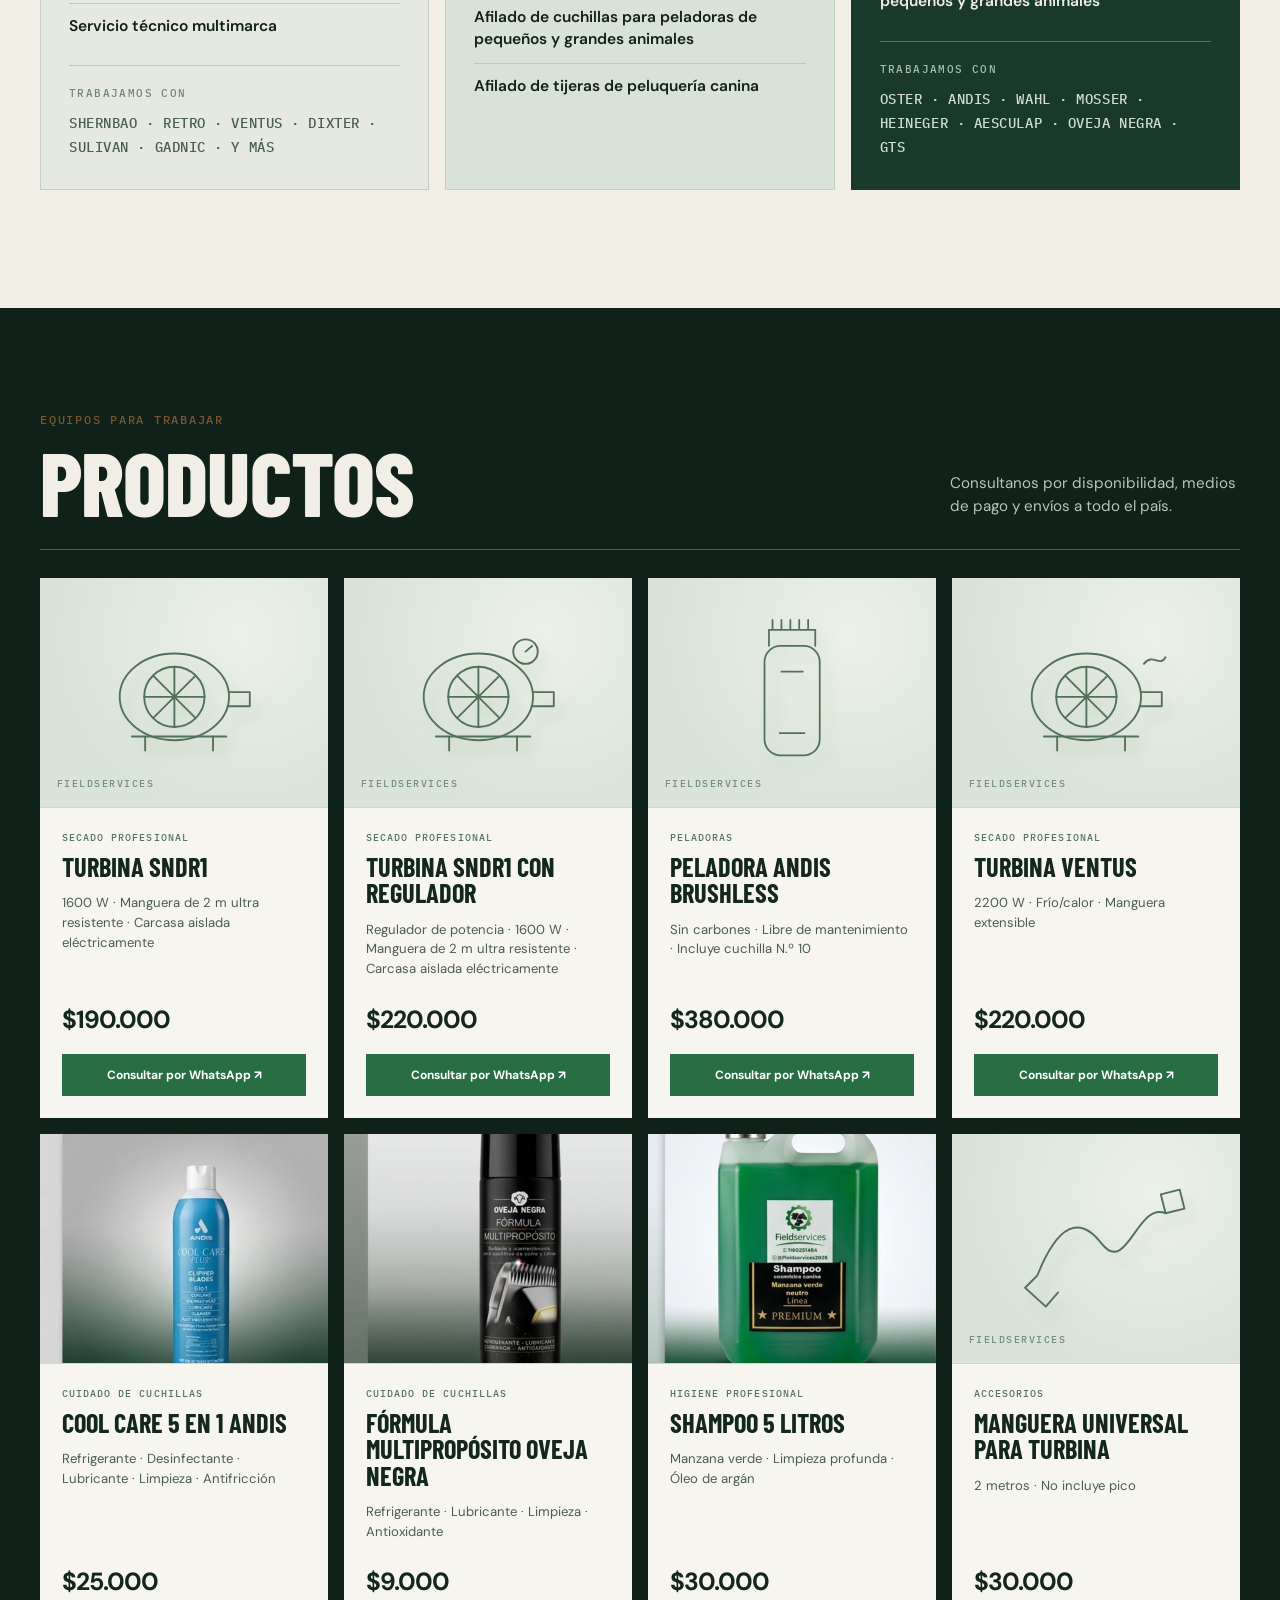
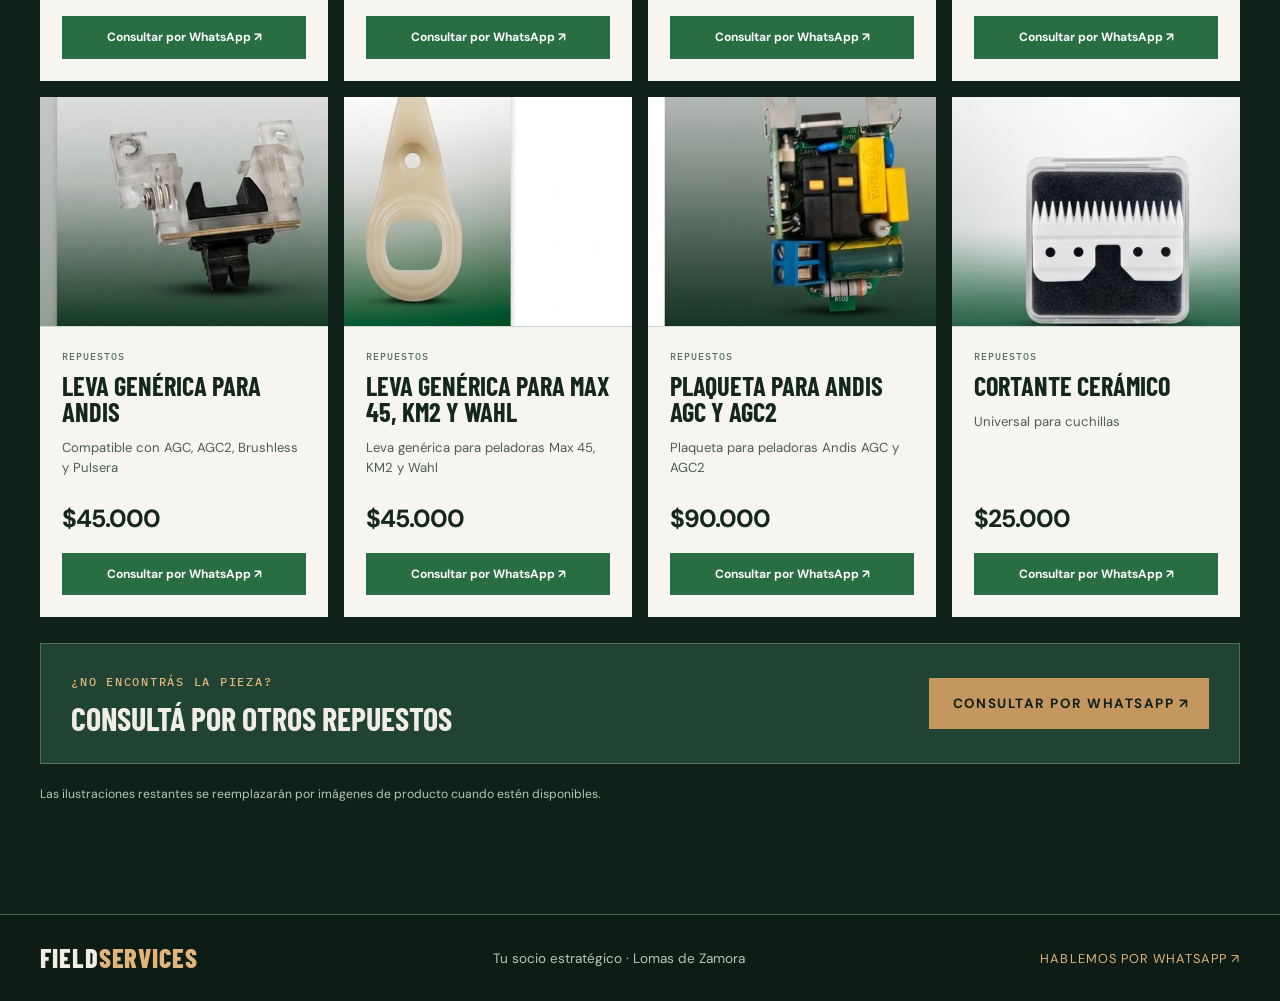
==== commit a922642a: "Adjust Max 45 product image framing" ====
--- a/preview/index.html
+++ b/preview/index.html
@@ -16,7 +16,7 @@
     .site-header{position:sticky;top:0;z-index:50;background:#0d1d16;border-bottom:1px solid var(--line)}.header-inner{min-height:78px;display:flex;align-items:center;justify-content:space-between;gap:20px}.brand{font:800 1.65rem/1 "Barlow Condensed",sans-serif;letter-spacing:.035em;text-transform:uppercase}.brand span{color:var(--copper-light)}.header-right{display:flex;align-items:center;gap:34px}.header-right a{font-size:.8rem;font-weight:700;letter-spacing:.09em;text-transform:uppercase}.header-right a:hover{color:var(--copper-light)}.header-right .header-contact{border:1px solid var(--copper);padding:12px 18px;color:var(--copper-light)}
     .hero{overflow:hidden;position:relative;background:radial-gradient(circle at 78% 32%,#2d4b37 0%,transparent 44%),linear-gradient(130deg,#102119 15%,#19392b 100%)}.hero::before{content:"";position:absolute;inset:0;opacity:.12;background-image:linear-gradient(90deg,transparent 99%,var(--cream) 100%),linear-gradient(transparent 99%,var(--cream) 100%);background-size:80px 80px;pointer-events:none}.hero-inner{position:relative;display:grid;grid-template-columns:minmax(0,1.1fr) minmax(0,.9fr);gap:5%;align-items:center;min-height:640px;padding-block:72px 88px}.hero-copy{position:relative;z-index:1}.hero h1{font:800 clamp(3.1rem,6.4vw,6.5rem)/.92 "Barlow Condensed",sans-serif;letter-spacing:-.015em;text-transform:uppercase;max-width:760px;margin:23px 0 29px;text-wrap:balance}.hero h1 em{font-style:normal;color:var(--copper-light)}.hero-sub{font-size:1.05rem;color:var(--muted);max-width:48ch;line-height:1.6;margin:0 0 34px}.button{display:inline-flex;align-items:center;justify-content:space-between;gap:38px;background:var(--copper);color:var(--dark);padding:17px 20px 17px 24px;font-size:.84rem;font-weight:700;letter-spacing:.11em;text-transform:uppercase;transition:background .2s,transform .2s,box-shadow .2s}.button:hover{background:var(--copper-light);transform:translateY(-4px);box-shadow:0 12px 25px #0003}.button svg{width:20px;height:20px}.hero-visual{position:relative;aspect-ratio:2/3;min-height:400px;border:1px solid #77907888;overflow:hidden;background:linear-gradient(150deg,#274c38,#12261d 70%);box-shadow:24px 24px 0 #0a1c1540}.hero-visual::before,.hero-visual::after{content:"";position:absolute;border:1px solid #b8925f55;border-radius:50%;width:78%;aspect-ratio:1;left:11%;top:8%;animation:orbit 18s linear infinite}.hero-visual::after{width:55%;left:22.5%;top:20%;animation-duration:13s;animation-direction:reverse}.hero-visual img{width:100%;height:100%;object-fit:contain;display:block;position:relative;z-index:2}.hero-index{position:absolute;bottom:23px;left:0;font:500 .68rem "IBM Plex Mono",monospace;letter-spacing:.13em;color:var(--muted)}
     .services{padding:102px 0 118px;background:var(--cream);color:var(--dark)}.section-head{display:flex;justify-content:space-between;align-items:end;gap:30px;border-bottom:1px solid #a9b7a8;padding-bottom:27px;margin-bottom:28px}.section-head .eyebrow{color:#795831}.section-head h2{font:800 clamp(3.3rem,7vw,6.5rem)/.9 "Barlow Condensed",sans-serif;text-transform:uppercase;letter-spacing:-.01em;margin:12px 0 0}.section-head p{max-width:29ch;margin:0 0 4px;color:#536459;font-size:.95rem;line-height:1.5}.cards{display:grid;grid-template-columns:repeat(3,minmax(0,1fr));gap:16px}.card{position:relative;min-height:510px;background:#e6e9df;border:1px solid #c6cec1;padding:28px 28px 30px;display:flex;flex-direction:column;overflow:hidden;transition:transform .28s,background .28s,box-shadow .28s}.card:hover{transform:translateY(-8px);background:#dfe6d9;box-shadow:0 20px 35px #1e3a2920}.card::before{content:"";position:absolute;top:0;left:0;right:100%;height:5px;background:var(--copper);transition:right .45s}.card:hover::before{right:0}.card-no{font:500 .76rem "IBM Plex Mono",monospace;color:#687c69}.card-icon{width:61px;height:61px;border:1px solid #809780;display:grid;place-items:center;margin:43px 0 27px;color:#42654c}.card-icon svg{width:31px;height:31px;fill:none;stroke:currentColor;stroke-width:1.6;stroke-linecap:round;stroke-linejoin:round}.card h3{font:800 clamp(2.35rem,3.2vw,3.35rem)/.93 "Barlow Condensed",sans-serif;text-transform:uppercase;margin:0 0 25px;max-width:9ch}.service-lines{list-style:none;margin:0;padding:0}.service-lines li{border-top:1px solid #bdcbbd;padding:12px 0;font-size:.97rem;font-weight:600;line-height:1.4}.brands{border-top:1px solid #bdcbbd;margin-top:auto;padding-top:20px}.brands-label{display:block;font:500 .67rem "IBM Plex Mono",monospace;letter-spacing:.13em;text-transform:uppercase;color:#718671;margin-bottom:11px}.brands p{font:500 .86rem/1.75 "IBM Plex Mono",monospace;text-transform:uppercase;letter-spacing:.04em;color:#49604e;margin:0}.card:nth-child(2){background:#d9e2d6}.card:nth-child(3){background:#19392b;color:var(--cream);border-color:#19392b}.card:nth-child(3):hover{background:#244936}.card:nth-child(3) .card-no,.card:nth-child(3) .brands-label{color:#a8c0aa}.card:nth-child(3) .card-icon{border-color:#77967b;color:var(--copper-light)}.card:nth-child(3) .service-lines li,.card:nth-child(3) .brands{border-color:#54725b}.card:nth-child(3) .brands p{color:#d0ddcf}
-    .products{padding:100px 0 112px;background:#102119;color:var(--cream)}.products .section-head{border-color:#45614d}.products .section-head p{color:var(--muted)}.product-grid{display:grid;grid-template-columns:repeat(4,minmax(0,1fr));gap:16px}.product{display:flex;flex-direction:column;background:#f6f5ef;color:#14271c;min-width:0;transition:transform .25s,box-shadow .25s}.product:hover{transform:translateY(-7px);box-shadow:0 18px 35px #0005}.product-media{height:230px;display:grid;place-items:center;position:relative;overflow:hidden;background:radial-gradient(circle at 70% 25%,#ecf1e7,#d9e3d7 70%);border-bottom:1px solid #cdd7cc}.product-media::after{content:"FIELDSERVICES";position:absolute;bottom:17px;left:17px;color:#749078;font:500 .61rem "IBM Plex Mono",monospace;letter-spacing:.15em}.product-media svg{width:70%;height:70%;fill:none;stroke:#52715b;stroke-width:2;stroke-linecap:round;stroke-linejoin:round;filter:drop-shadow(8px 10px 7px #48674833)}.product-media .clipper{width:48%}.product-media.photo img{position:absolute;width:200%;height:auto;max-width:none;left:0;top:-45%;display:block}.product-media.photo::after{display:none}.product-body{display:flex;flex:1;flex-direction:column;padding:22px}.product-type{font:500 .65rem "IBM Plex Mono",monospace;color:#597461;letter-spacing:.1em;text-transform:uppercase;margin:0 0 10px}.product h3{font:700 1.65rem/1 "Barlow Condensed",sans-serif;text-transform:uppercase;margin:0 0 13px}.product-spec{font-size:.82rem;line-height:1.5;color:#4b5e4e;margin:0 0 24px;flex:1}.product-price{font:700 1.55rem "DM Sans",sans-serif;letter-spacing:-.04em;margin:0 0 18px}.product-cta{display:block;text-align:center;background:#286e42;color:#fff;padding:13px 10px;font-size:.75rem;font-weight:700;line-height:1.35;transition:background .2s}.product-cta:hover{background:#194f30}.product-note{font-size:.76rem;color:var(--muted);margin:22px 0 0}
+    .products{padding:100px 0 112px;background:#102119;color:var(--cream)}.products .section-head{border-color:#45614d}.products .section-head p{color:var(--muted)}.product-grid{display:grid;grid-template-columns:repeat(4,minmax(0,1fr));gap:16px}.product{display:flex;flex-direction:column;background:#f6f5ef;color:#14271c;min-width:0;transition:transform .25s,box-shadow .25s}.product:hover{transform:translateY(-7px);box-shadow:0 18px 35px #0005}.product-media{height:230px;display:grid;place-items:center;position:relative;overflow:hidden;background:radial-gradient(circle at 70% 25%,#ecf1e7,#d9e3d7 70%);border-bottom:1px solid #cdd7cc}.product-media::after{content:"FIELDSERVICES";position:absolute;bottom:17px;left:17px;color:#749078;font:500 .61rem "IBM Plex Mono",monospace;letter-spacing:.15em}.product-media svg{width:70%;height:70%;fill:none;stroke:#52715b;stroke-width:2;stroke-linecap:round;stroke-linejoin:round;filter:drop-shadow(8px 10px 7px #48674833)}.product-media .clipper{width:48%}.product-media.photo img{position:absolute;width:200%;height:auto;max-width:none;left:0;top:-45%;display:block}.product-media.photo::after{display:none}.product-media.photo-right img{left:-100%}.product-body{display:flex;flex:1;flex-direction:column;padding:22px}.product-type{font:500 .65rem "IBM Plex Mono",monospace;color:#597461;letter-spacing:.1em;text-transform:uppercase;margin:0 0 10px}.product h3{font:700 1.65rem/1 "Barlow Condensed",sans-serif;text-transform:uppercase;margin:0 0 13px}.product-spec{font-size:.82rem;line-height:1.5;color:#4b5e4e;margin:0 0 24px;flex:1}.product-price{font:700 1.55rem "DM Sans",sans-serif;letter-spacing:-.04em;margin:0 0 18px}.product-cta{display:block;text-align:center;background:#286e42;color:#fff;padding:13px 10px;font-size:.75rem;font-weight:700;line-height:1.35;transition:background .2s}.product-cta:hover{background:#194f30}.product-note{font-size:.76rem;color:var(--muted);margin:22px 0 0}
     .other-parts{margin-top:26px;padding:26px 30px;display:flex;align-items:center;justify-content:space-between;gap:22px;background:#214334;border:1px solid #54725b}.other-parts h3{font:700 2rem "Barlow Condensed",sans-serif;text-transform:uppercase;margin:8px 0 0}.other-parts .button{white-space:nowrap}
     .footer{background:#0d1d16;border-top:1px solid var(--line);padding:30px 0}.footer-inner{display:flex;justify-content:space-between;align-items:center;gap:20px;flex-wrap:wrap}.footer p{color:var(--muted);font-size:.85rem;margin:0}.footer a:not(.brand){font-size:.8rem;color:var(--copper-light);text-transform:uppercase;letter-spacing:.08em}
     @keyframes orbit{to{transform:rotate(360deg)}}@media(prefers-reduced-motion:reduce){html{scroll-behavior:auto}*,*::before,*::after{animation:none!important;transition:none!important}}
@@ -73,7 +73,7 @@
           <article class="product"><div class="product-media photo" role="img" aria-label="Imagen de Shampoo 5 litros"><img src="productos/shampoo-5-litros.jpg" alt="" loading="lazy" width="1152" height="1536"></div><div class="product-body"><p class="product-type">Higiene profesional</p><h3>Shampoo 5 litros</h3><p class="product-spec">Manzana verde · Limpieza profunda · Óleo de argán</p><p class="product-price">$30.000</p><a class="product-cta" href="https://wa.me/5491160251484?text=Hola%2C%20quiero%20consultar%20por%20Shampoo%205%20litros%20de%20%2430.000" target="_blank" rel="noopener noreferrer">Consultar por WhatsApp ↗</a></div></article>
           <article class="product"><div class="product-media" role="img" aria-label="Ilustración provisoria de Manguera universal para turbina"><svg viewBox="0 0 200 170" aria-hidden="true"><path d="M38 114c22-55 45-64 68-34 27 35 38-45 68-32M38 114l-13 13 22 20 13-15M174 48l-5-20 20-5 5 20z"/></svg></div><div class="product-body"><p class="product-type">Accesorios</p><h3>Manguera universal para turbina</h3><p class="product-spec">2 metros · No incluye pico</p><p class="product-price">$30.000</p><a class="product-cta" href="https://wa.me/5491160251484?text=Hola%2C%20quiero%20consultar%20por%20Manguera%20universal%20para%20turbina%20de%20%2430.000" target="_blank" rel="noopener noreferrer">Consultar por WhatsApp ↗</a></div></article>
           <article class="product"><div class="product-media photo" role="img" aria-label="Imagen de Leva genérica para Andis"><img src="productos/leva-andis-agc.jpg" alt="" loading="lazy" width="1152" height="1536"></div><div class="product-body"><p class="product-type">Repuestos</p><h3>Leva genérica para Andis</h3><p class="product-spec">Compatible con AGC, AGC2, Brushless y Pulsera</p><p class="product-price">$45.000</p><a class="product-cta" href="https://wa.me/5491160251484?text=Hola%2C%20quiero%20consultar%20por%20Leva%20gen%C3%A9rica%20para%20Andis%20de%20%2445.000" target="_blank" rel="noopener noreferrer">Consultar por WhatsApp ↗</a></div></article>
-          <article class="product"><div class="product-media photo" role="img" aria-label="Imagen de Leva genérica para Max 45, KM2 y Wahl"><img src="productos/leva-max45.jpg" alt="" loading="lazy" width="1152" height="1536"></div><div class="product-body"><p class="product-type">Repuestos</p><h3>Leva genérica para Max 45, KM2 y Wahl</h3><p class="product-spec">Leva genérica para peladoras Max 45, KM2 y Wahl</p><p class="product-price">$45.000</p><a class="product-cta" href="https://wa.me/5491160251484?text=Hola%2C%20quiero%20consultar%20por%20Leva%20gen%C3%A9rica%20para%20Max%2045%2C%20KM2%20y%20Wahl%20de%20%2445.000" target="_blank" rel="noopener noreferrer">Consultar por WhatsApp ↗</a></div></article>
+          <article class="product"><div class="product-media photo photo-right" role="img" aria-label="Imagen de Leva genérica para Max 45, KM2 y Wahl"><img src="productos/leva-max45.jpg" alt="" loading="lazy" width="1152" height="1536"></div><div class="product-body"><p class="product-type">Repuestos</p><h3>Leva genérica para Max 45, KM2 y Wahl</h3><p class="product-spec">Leva genérica para peladoras Max 45, KM2 y Wahl</p><p class="product-price">$45.000</p><a class="product-cta" href="https://wa.me/5491160251484?text=Hola%2C%20quiero%20consultar%20por%20Leva%20gen%C3%A9rica%20para%20Max%2045%2C%20KM2%20y%20Wahl%20de%20%2445.000" target="_blank" rel="noopener noreferrer">Consultar por WhatsApp ↗</a></div></article>
           <article class="product"><div class="product-media photo" role="img" aria-label="Imagen de Plaqueta para Andis AGC y AGC2"><img src="productos/plaqueta-andis-agc.jpg" alt="" loading="lazy" width="1152" height="1536"></div><div class="product-body"><p class="product-type">Repuestos</p><h3>Plaqueta para Andis AGC y AGC2</h3><p class="product-spec">Plaqueta para peladoras Andis AGC y AGC2</p><p class="product-price">$90.000</p><a class="product-cta" href="https://wa.me/5491160251484?text=Hola%2C%20quiero%20consultar%20por%20Plaqueta%20para%20Andis%20AGC%20y%20AGC2%20de%20%2490.000" target="_blank" rel="noopener noreferrer">Consultar por WhatsApp ↗</a></div></article>
           <article class="product"><div class="product-media photo" role="img" aria-label="Imagen de Cortante cerámico"><img src="productos/cortante-ceramico.jpg" alt="" loading="lazy" width="1152" height="1536"></div><div class="product-body"><p class="product-type">Repuestos</p><h3>Cortante cerámico</h3><p class="product-spec">Universal para cuchillas</p><p class="product-price">$25.000</p><a class="product-cta" href="https://wa.me/5491160251484?text=Hola%2C%20quiero%20consultar%20por%20el%20Cortante%20cer%C3%A1mico%20universal%20de%20%2425.000" target="_blank" rel="noopener noreferrer">Consultar por WhatsApp ↗</a></div></article>
         </div>
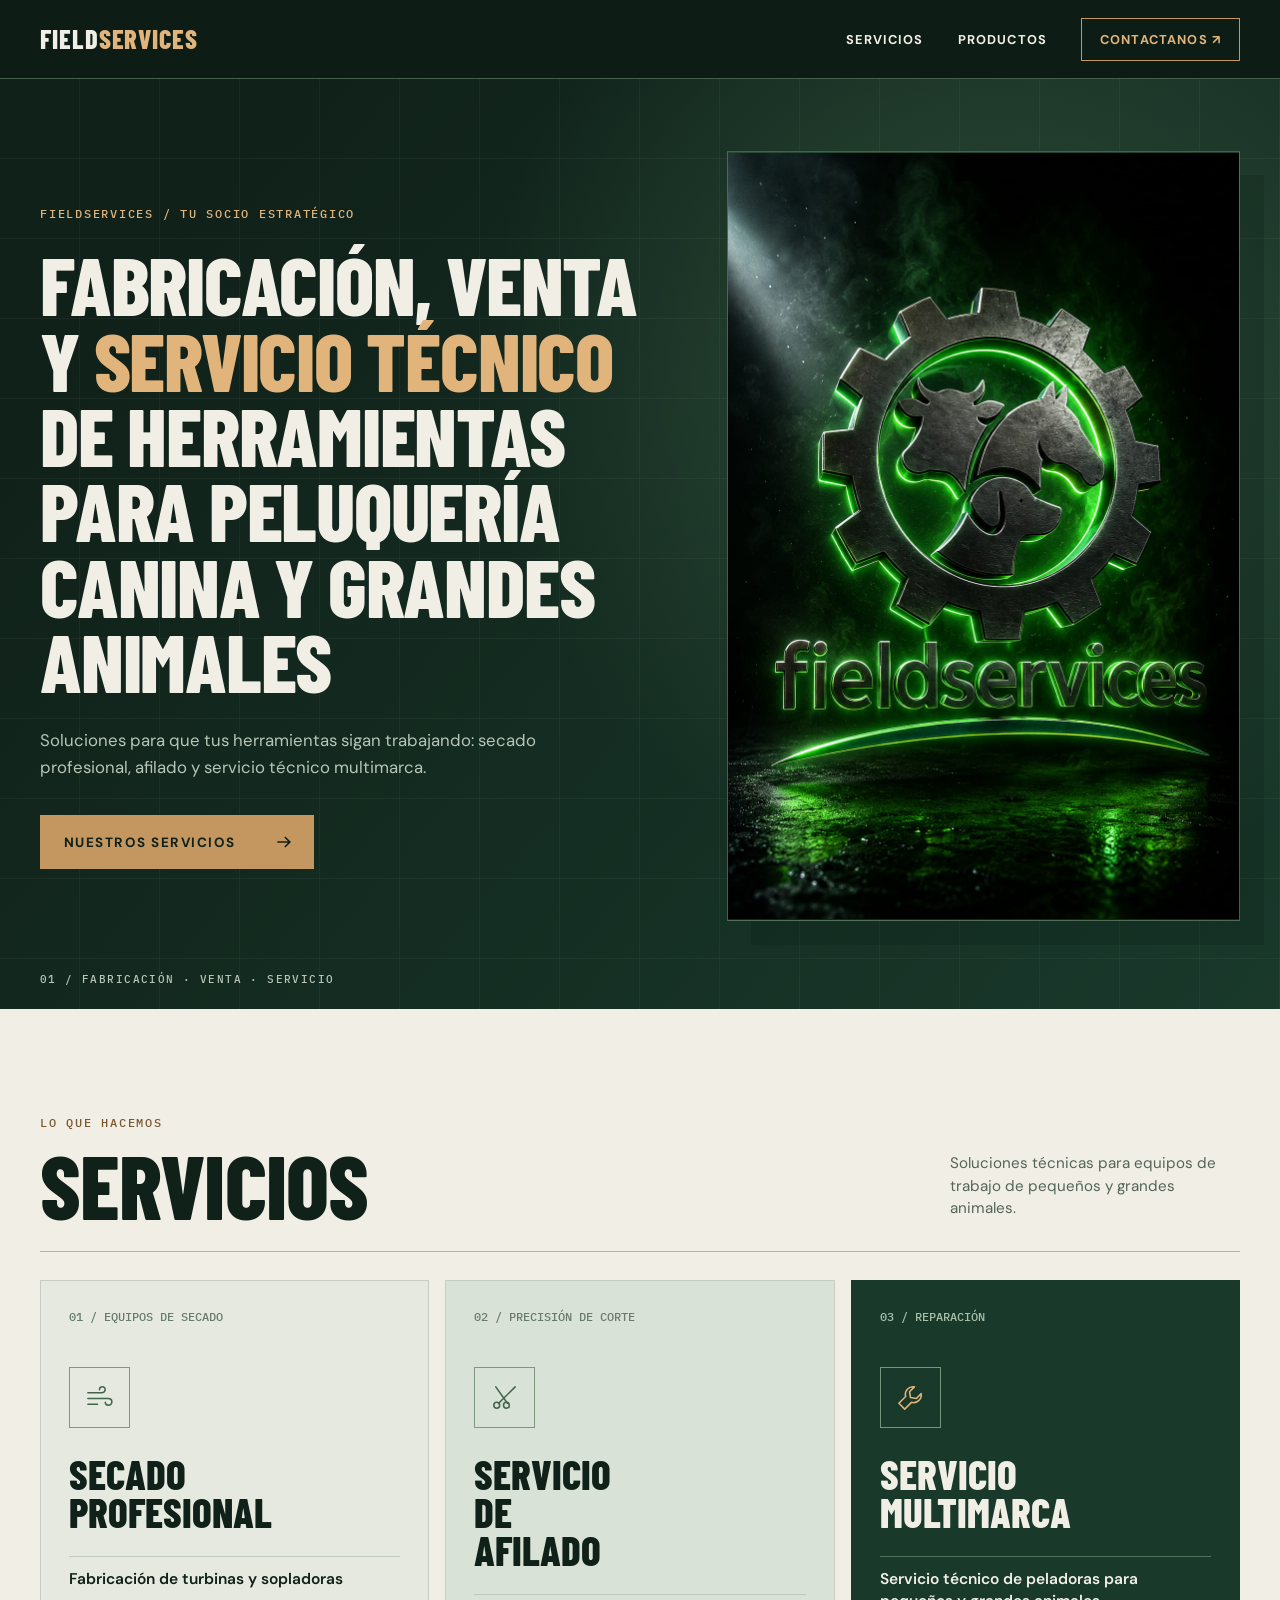
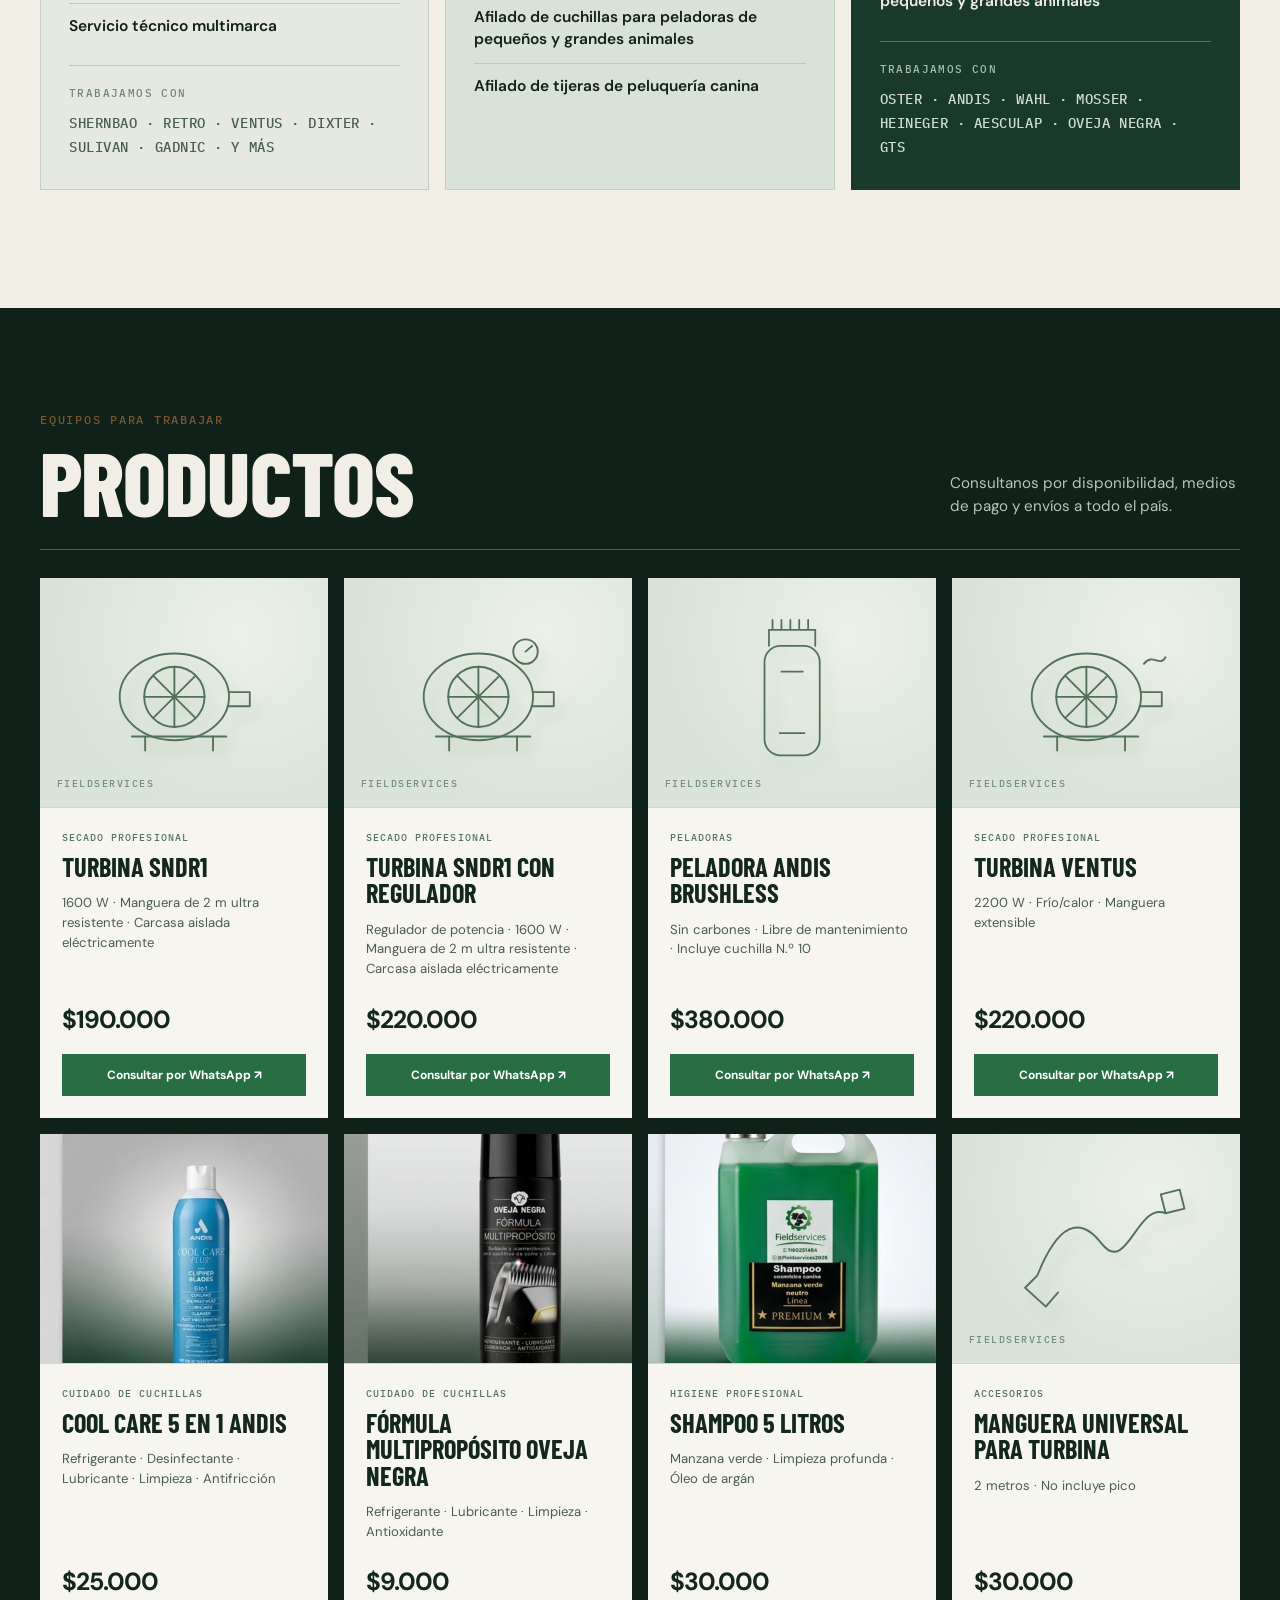
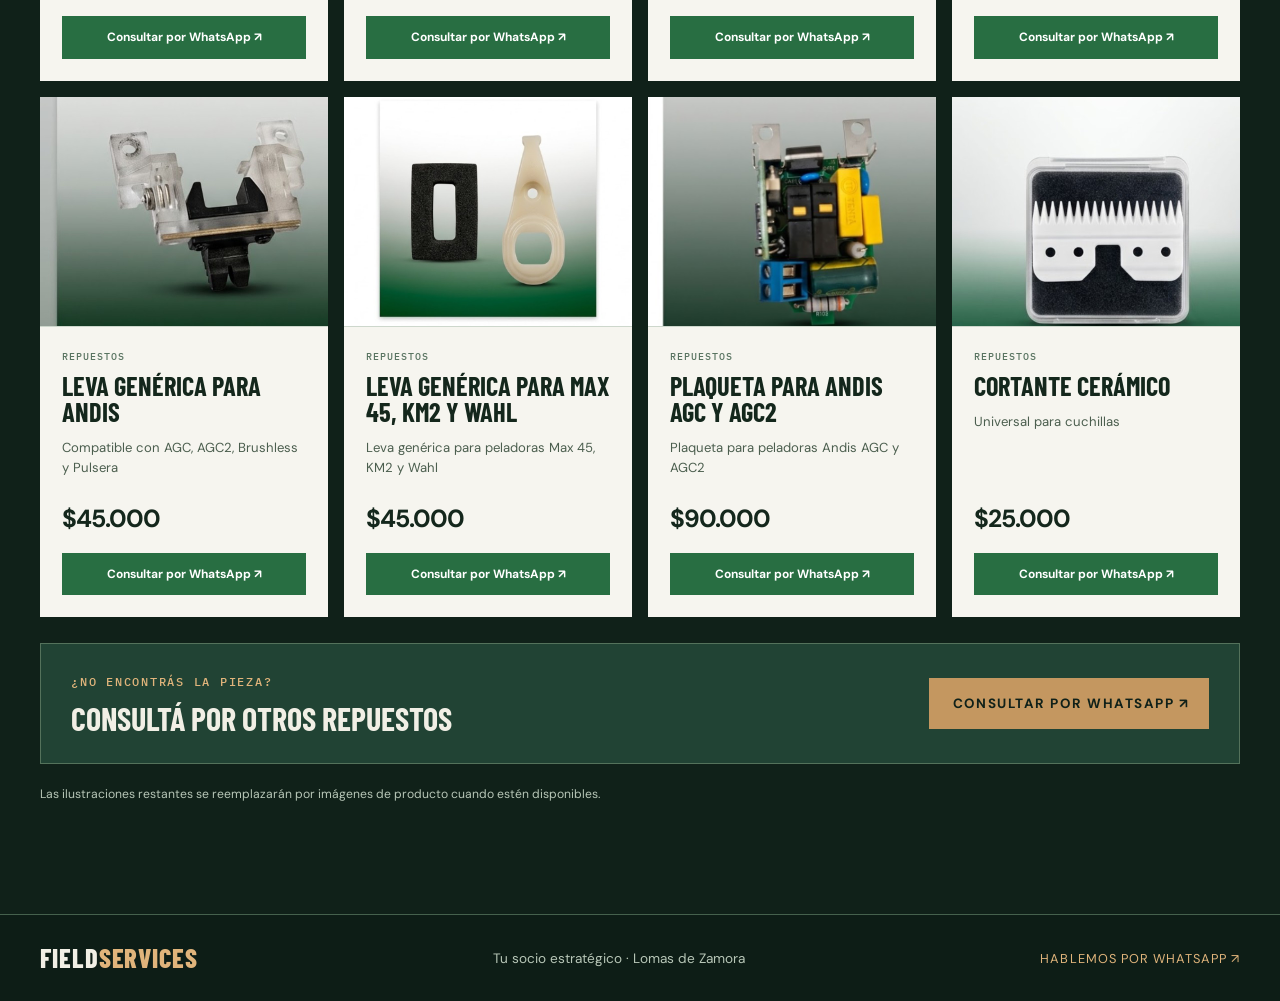
==== commit 37d33e13: "Refine Max 45 and AGC board photo framing" ====
--- a/preview/index.html
+++ b/preview/index.html
@@ -16,13 +16,13 @@
     .site-header{position:sticky;top:0;z-index:50;background:#0d1d16;border-bottom:1px solid var(--line)}.header-inner{min-height:78px;display:flex;align-items:center;justify-content:space-between;gap:20px}.brand{font:800 1.65rem/1 "Barlow Condensed",sans-serif;letter-spacing:.035em;text-transform:uppercase}.brand span{color:var(--copper-light)}.header-right{display:flex;align-items:center;gap:34px}.header-right a{font-size:.8rem;font-weight:700;letter-spacing:.09em;text-transform:uppercase}.header-right a:hover{color:var(--copper-light)}.header-right .header-contact{border:1px solid var(--copper);padding:12px 18px;color:var(--copper-light)}
     .hero{overflow:hidden;position:relative;background:radial-gradient(circle at 78% 32%,#2d4b37 0%,transparent 44%),linear-gradient(130deg,#102119 15%,#19392b 100%)}.hero::before{content:"";position:absolute;inset:0;opacity:.12;background-image:linear-gradient(90deg,transparent 99%,var(--cream) 100%),linear-gradient(transparent 99%,var(--cream) 100%);background-size:80px 80px;pointer-events:none}.hero-inner{position:relative;display:grid;grid-template-columns:minmax(0,1.1fr) minmax(0,.9fr);gap:5%;align-items:center;min-height:640px;padding-block:72px 88px}.hero-copy{position:relative;z-index:1}.hero h1{font:800 clamp(3.1rem,6.4vw,6.5rem)/.92 "Barlow Condensed",sans-serif;letter-spacing:-.015em;text-transform:uppercase;max-width:760px;margin:23px 0 29px;text-wrap:balance}.hero h1 em{font-style:normal;color:var(--copper-light)}.hero-sub{font-size:1.05rem;color:var(--muted);max-width:48ch;line-height:1.6;margin:0 0 34px}.button{display:inline-flex;align-items:center;justify-content:space-between;gap:38px;background:var(--copper);color:var(--dark);padding:17px 20px 17px 24px;font-size:.84rem;font-weight:700;letter-spacing:.11em;text-transform:uppercase;transition:background .2s,transform .2s,box-shadow .2s}.button:hover{background:var(--copper-light);transform:translateY(-4px);box-shadow:0 12px 25px #0003}.button svg{width:20px;height:20px}.hero-visual{position:relative;aspect-ratio:2/3;min-height:400px;border:1px solid #77907888;overflow:hidden;background:linear-gradient(150deg,#274c38,#12261d 70%);box-shadow:24px 24px 0 #0a1c1540}.hero-visual::before,.hero-visual::after{content:"";position:absolute;border:1px solid #b8925f55;border-radius:50%;width:78%;aspect-ratio:1;left:11%;top:8%;animation:orbit 18s linear infinite}.hero-visual::after{width:55%;left:22.5%;top:20%;animation-duration:13s;animation-direction:reverse}.hero-visual img{width:100%;height:100%;object-fit:contain;display:block;position:relative;z-index:2}.hero-index{position:absolute;bottom:23px;left:0;font:500 .68rem "IBM Plex Mono",monospace;letter-spacing:.13em;color:var(--muted)}
     .services{padding:102px 0 118px;background:var(--cream);color:var(--dark)}.section-head{display:flex;justify-content:space-between;align-items:end;gap:30px;border-bottom:1px solid #a9b7a8;padding-bottom:27px;margin-bottom:28px}.section-head .eyebrow{color:#795831}.section-head h2{font:800 clamp(3.3rem,7vw,6.5rem)/.9 "Barlow Condensed",sans-serif;text-transform:uppercase;letter-spacing:-.01em;margin:12px 0 0}.section-head p{max-width:29ch;margin:0 0 4px;color:#536459;font-size:.95rem;line-height:1.5}.cards{display:grid;grid-template-columns:repeat(3,minmax(0,1fr));gap:16px}.card{position:relative;min-height:510px;background:#e6e9df;border:1px solid #c6cec1;padding:28px 28px 30px;display:flex;flex-direction:column;overflow:hidden;transition:transform .28s,background .28s,box-shadow .28s}.card:hover{transform:translateY(-8px);background:#dfe6d9;box-shadow:0 20px 35px #1e3a2920}.card::before{content:"";position:absolute;top:0;left:0;right:100%;height:5px;background:var(--copper);transition:right .45s}.card:hover::before{right:0}.card-no{font:500 .76rem "IBM Plex Mono",monospace;color:#687c69}.card-icon{width:61px;height:61px;border:1px solid #809780;display:grid;place-items:center;margin:43px 0 27px;color:#42654c}.card-icon svg{width:31px;height:31px;fill:none;stroke:currentColor;stroke-width:1.6;stroke-linecap:round;stroke-linejoin:round}.card h3{font:800 clamp(2.35rem,3.2vw,3.35rem)/.93 "Barlow Condensed",sans-serif;text-transform:uppercase;margin:0 0 25px;max-width:9ch}.service-lines{list-style:none;margin:0;padding:0}.service-lines li{border-top:1px solid #bdcbbd;padding:12px 0;font-size:.97rem;font-weight:600;line-height:1.4}.brands{border-top:1px solid #bdcbbd;margin-top:auto;padding-top:20px}.brands-label{display:block;font:500 .67rem "IBM Plex Mono",monospace;letter-spacing:.13em;text-transform:uppercase;color:#718671;margin-bottom:11px}.brands p{font:500 .86rem/1.75 "IBM Plex Mono",monospace;text-transform:uppercase;letter-spacing:.04em;color:#49604e;margin:0}.card:nth-child(2){background:#d9e2d6}.card:nth-child(3){background:#19392b;color:var(--cream);border-color:#19392b}.card:nth-child(3):hover{background:#244936}.card:nth-child(3) .card-no,.card:nth-child(3) .brands-label{color:#a8c0aa}.card:nth-child(3) .card-icon{border-color:#77967b;color:var(--copper-light)}.card:nth-child(3) .service-lines li,.card:nth-child(3) .brands{border-color:#54725b}.card:nth-child(3) .brands p{color:#d0ddcf}
-    .products{padding:100px 0 112px;background:#102119;color:var(--cream)}.products .section-head{border-color:#45614d}.products .section-head p{color:var(--muted)}.product-grid{display:grid;grid-template-columns:repeat(4,minmax(0,1fr));gap:16px}.product{display:flex;flex-direction:column;background:#f6f5ef;color:#14271c;min-width:0;transition:transform .25s,box-shadow .25s}.product:hover{transform:translateY(-7px);box-shadow:0 18px 35px #0005}.product-media{height:230px;display:grid;place-items:center;position:relative;overflow:hidden;background:radial-gradient(circle at 70% 25%,#ecf1e7,#d9e3d7 70%);border-bottom:1px solid #cdd7cc}.product-media::after{content:"FIELDSERVICES";position:absolute;bottom:17px;left:17px;color:#749078;font:500 .61rem "IBM Plex Mono",monospace;letter-spacing:.15em}.product-media svg{width:70%;height:70%;fill:none;stroke:#52715b;stroke-width:2;stroke-linecap:round;stroke-linejoin:round;filter:drop-shadow(8px 10px 7px #48674833)}.product-media .clipper{width:48%}.product-media.photo img{position:absolute;width:200%;height:auto;max-width:none;left:0;top:-45%;display:block}.product-media.photo::after{display:none}.product-media.photo-right img{left:-100%}.product-body{display:flex;flex:1;flex-direction:column;padding:22px}.product-type{font:500 .65rem "IBM Plex Mono",monospace;color:#597461;letter-spacing:.1em;text-transform:uppercase;margin:0 0 10px}.product h3{font:700 1.65rem/1 "Barlow Condensed",sans-serif;text-transform:uppercase;margin:0 0 13px}.product-spec{font-size:.82rem;line-height:1.5;color:#4b5e4e;margin:0 0 24px;flex:1}.product-price{font:700 1.55rem "DM Sans",sans-serif;letter-spacing:-.04em;margin:0 0 18px}.product-cta{display:block;text-align:center;background:#286e42;color:#fff;padding:13px 10px;font-size:.75rem;font-weight:700;line-height:1.35;transition:background .2s}.product-cta:hover{background:#194f30}.product-note{font-size:.76rem;color:var(--muted);margin:22px 0 0}
+    .products{padding:100px 0 112px;background:#102119;color:var(--cream)}.products .section-head{border-color:#45614d}.products .section-head p{color:var(--muted)}.product-grid{display:grid;grid-template-columns:repeat(4,minmax(0,1fr));gap:16px}.product{display:flex;flex-direction:column;background:#f6f5ef;color:#14271c;min-width:0;transition:transform .25s,box-shadow .25s}.product:hover{transform:translateY(-7px);box-shadow:0 18px 35px #0005}.product-media{height:230px;display:grid;place-items:center;position:relative;overflow:hidden;background:radial-gradient(circle at 70% 25%,#ecf1e7,#d9e3d7 70%);border-bottom:1px solid #cdd7cc}.product-media::after{content:"FIELDSERVICES";position:absolute;bottom:17px;left:17px;color:#749078;font:500 .61rem "IBM Plex Mono",monospace;letter-spacing:.15em}.product-media svg{width:70%;height:70%;fill:none;stroke:#52715b;stroke-width:2;stroke-linecap:round;stroke-linejoin:round;filter:drop-shadow(8px 10px 7px #48674833)}.product-media .clipper{width:48%}.product-media.photo img{position:absolute;width:200%;height:auto;max-width:none;left:0;top:-45%;display:block}.product-media.photo::after{display:none}.product-media.photo-max img{width:130%;left:-15%;top:-5%}.product-media.photo-plaqueta img{width:180%;left:0;top:-25%}.product-body{display:flex;flex:1;flex-direction:column;padding:22px}.product-type{font:500 .65rem "IBM Plex Mono",monospace;color:#597461;letter-spacing:.1em;text-transform:uppercase;margin:0 0 10px}.product h3{font:700 1.65rem/1 "Barlow Condensed",sans-serif;text-transform:uppercase;margin:0 0 13px}.product-spec{font-size:.82rem;line-height:1.5;color:#4b5e4e;margin:0 0 24px;flex:1}.product-price{font:700 1.55rem "DM Sans",sans-serif;letter-spacing:-.04em;margin:0 0 18px}.product-cta{display:block;text-align:center;background:#286e42;color:#fff;padding:13px 10px;font-size:.75rem;font-weight:700;line-height:1.35;transition:background .2s}.product-cta:hover{background:#194f30}.product-note{font-size:.76rem;color:var(--muted);margin:22px 0 0}
     .other-parts{margin-top:26px;padding:26px 30px;display:flex;align-items:center;justify-content:space-between;gap:22px;background:#214334;border:1px solid #54725b}.other-parts h3{font:700 2rem "Barlow Condensed",sans-serif;text-transform:uppercase;margin:8px 0 0}.other-parts .button{white-space:nowrap}
     .footer{background:#0d1d16;border-top:1px solid var(--line);padding:30px 0}.footer-inner{display:flex;justify-content:space-between;align-items:center;gap:20px;flex-wrap:wrap}.footer p{color:var(--muted);font-size:.85rem;margin:0}.footer a:not(.brand){font-size:.8rem;color:var(--copper-light);text-transform:uppercase;letter-spacing:.08em}
     @keyframes orbit{to{transform:rotate(360deg)}}@media(prefers-reduced-motion:reduce){html{scroll-behavior:auto}*,*::before,*::after{animation:none!important;transition:none!important}}
     @media(max-width:1100px){.product-grid{grid-template-columns:repeat(2,minmax(0,1fr))}}
     @media(max-width:960px){.hero-inner{grid-template-columns:1fr 1fr;gap:30px;min-height:570px}.hero h1{font-size:clamp(3rem,6vw,5rem)}.cards{grid-template-columns:1fr 1fr}.card{min-height:460px}.card:last-child{grid-column:1/-1;min-height:390px}}
-    @media(max-width:680px){html{scroll-padding-top:104px}.wrap{width:min(100% - 36px,var(--wrap))}.header-inner{min-height:104px;flex-wrap:wrap;align-content:center;gap:11px;padding-block:10px}.brand{font-size:1.35rem}.header-right{width:100%;gap:12px;justify-content:space-between}.header-right a{font-size:.68rem}.header-right .header-contact{padding:7px 9px;font-size:.66rem}.hero-inner{grid-template-columns:1fr;padding:51px 0 66px;gap:45px}.hero h1{font-size:clamp(3.4rem,13vw,5.5rem);margin:18px 0 23px}.hero-sub{font-size:.95rem}.hero-visual{aspect-ratio:2/3;min-height:0}.hero-index{display:none}.services{padding:72px 0 82px}.products{padding:72px 0 82px}.product-grid{gap:10px}.product-media{height:180px}.product-media.photo img{top:-30%}.product-body{padding:16px}.product h3{font-size:1.4rem}.product-spec{font-size:.75rem}.product-price{font-size:1.3rem}.product-cta{font-size:.68rem;padding:12px 6px}.section-head{display:block}.section-head p{margin-top:20px}.cards{grid-template-columns:1fr}.card,.card:last-child{grid-column:auto;min-height:0;padding:25px 26px 32px}.card-icon{margin:29px 0 25px}.card h3{max-width:none}.brands{margin-top:22px}.other-parts{align-items:flex-start;flex-direction:column;padding:22px}.other-parts .button{white-space:normal;width:100%}.footer-inner{align-items:flex-start;flex-direction:column}}
+    @media(max-width:680px){html{scroll-padding-top:104px}.wrap{width:min(100% - 36px,var(--wrap))}.header-inner{min-height:104px;flex-wrap:wrap;align-content:center;gap:11px;padding-block:10px}.brand{font-size:1.35rem}.header-right{width:100%;gap:12px;justify-content:space-between}.header-right a{font-size:.68rem}.header-right .header-contact{padding:7px 9px;font-size:.66rem}.hero-inner{grid-template-columns:1fr;padding:51px 0 66px;gap:45px}.hero h1{font-size:clamp(3.4rem,13vw,5.5rem);margin:18px 0 23px}.hero-sub{font-size:.95rem}.hero-visual{aspect-ratio:2/3;min-height:0}.hero-index{display:none}.services{padding:72px 0 82px}.products{padding:72px 0 82px}.product-grid{gap:10px}.product-media{height:180px}.product-media.photo img{top:-30%}.product-media.photo-max img{top:-5%}.product-media.photo-plaqueta img{top:-18%}.product-body{padding:16px}.product h3{font-size:1.4rem}.product-spec{font-size:.75rem}.product-price{font-size:1.3rem}.product-cta{font-size:.68rem;padding:12px 6px}.section-head{display:block}.section-head p{margin-top:20px}.cards{grid-template-columns:1fr}.card,.card:last-child{grid-column:auto;min-height:0;padding:25px 26px 32px}.card-icon{margin:29px 0 25px}.card h3{max-width:none}.brands{margin-top:22px}.other-parts{align-items:flex-start;flex-direction:column;padding:22px}.other-parts .button{white-space:normal;width:100%}.footer-inner{align-items:flex-start;flex-direction:column}}
   </style>
 </head>
 <body>
@@ -73,8 +73,8 @@
           <article class="product"><div class="product-media photo" role="img" aria-label="Imagen de Shampoo 5 litros"><img src="productos/shampoo-5-litros.jpg" alt="" loading="lazy" width="1152" height="1536"></div><div class="product-body"><p class="product-type">Higiene profesional</p><h3>Shampoo 5 litros</h3><p class="product-spec">Manzana verde · Limpieza profunda · Óleo de argán</p><p class="product-price">$30.000</p><a class="product-cta" href="https://wa.me/5491160251484?text=Hola%2C%20quiero%20consultar%20por%20Shampoo%205%20litros%20de%20%2430.000" target="_blank" rel="noopener noreferrer">Consultar por WhatsApp ↗</a></div></article>
           <article class="product"><div class="product-media" role="img" aria-label="Ilustración provisoria de Manguera universal para turbina"><svg viewBox="0 0 200 170" aria-hidden="true"><path d="M38 114c22-55 45-64 68-34 27 35 38-45 68-32M38 114l-13 13 22 20 13-15M174 48l-5-20 20-5 5 20z"/></svg></div><div class="product-body"><p class="product-type">Accesorios</p><h3>Manguera universal para turbina</h3><p class="product-spec">2 metros · No incluye pico</p><p class="product-price">$30.000</p><a class="product-cta" href="https://wa.me/5491160251484?text=Hola%2C%20quiero%20consultar%20por%20Manguera%20universal%20para%20turbina%20de%20%2430.000" target="_blank" rel="noopener noreferrer">Consultar por WhatsApp ↗</a></div></article>
           <article class="product"><div class="product-media photo" role="img" aria-label="Imagen de Leva genérica para Andis"><img src="productos/leva-andis-agc.jpg" alt="" loading="lazy" width="1152" height="1536"></div><div class="product-body"><p class="product-type">Repuestos</p><h3>Leva genérica para Andis</h3><p class="product-spec">Compatible con AGC, AGC2, Brushless y Pulsera</p><p class="product-price">$45.000</p><a class="product-cta" href="https://wa.me/5491160251484?text=Hola%2C%20quiero%20consultar%20por%20Leva%20gen%C3%A9rica%20para%20Andis%20de%20%2445.000" target="_blank" rel="noopener noreferrer">Consultar por WhatsApp ↗</a></div></article>
-          <article class="product"><div class="product-media photo photo-right" role="img" aria-label="Imagen de Leva genérica para Max 45, KM2 y Wahl"><img src="productos/leva-max45.jpg" alt="" loading="lazy" width="1152" height="1536"></div><div class="product-body"><p class="product-type">Repuestos</p><h3>Leva genérica para Max 45, KM2 y Wahl</h3><p class="product-spec">Leva genérica para peladoras Max 45, KM2 y Wahl</p><p class="product-price">$45.000</p><a class="product-cta" href="https://wa.me/5491160251484?text=Hola%2C%20quiero%20consultar%20por%20Leva%20gen%C3%A9rica%20para%20Max%2045%2C%20KM2%20y%20Wahl%20de%20%2445.000" target="_blank" rel="noopener noreferrer">Consultar por WhatsApp ↗</a></div></article>
-          <article class="product"><div class="product-media photo" role="img" aria-label="Imagen de Plaqueta para Andis AGC y AGC2"><img src="productos/plaqueta-andis-agc.jpg" alt="" loading="lazy" width="1152" height="1536"></div><div class="product-body"><p class="product-type">Repuestos</p><h3>Plaqueta para Andis AGC y AGC2</h3><p class="product-spec">Plaqueta para peladoras Andis AGC y AGC2</p><p class="product-price">$90.000</p><a class="product-cta" href="https://wa.me/5491160251484?text=Hola%2C%20quiero%20consultar%20por%20Plaqueta%20para%20Andis%20AGC%20y%20AGC2%20de%20%2490.000" target="_blank" rel="noopener noreferrer">Consultar por WhatsApp ↗</a></div></article>
+          <article class="product"><div class="product-media photo photo-max" role="img" aria-label="Imagen de Leva genérica para Max 45, KM2 y Wahl"><img src="productos/leva-max45.jpg" alt="" loading="lazy" width="1152" height="1536"></div><div class="product-body"><p class="product-type">Repuestos</p><h3>Leva genérica para Max 45, KM2 y Wahl</h3><p class="product-spec">Leva genérica para peladoras Max 45, KM2 y Wahl</p><p class="product-price">$45.000</p><a class="product-cta" href="https://wa.me/5491160251484?text=Hola%2C%20quiero%20consultar%20por%20Leva%20gen%C3%A9rica%20para%20Max%2045%2C%20KM2%20y%20Wahl%20de%20%2445.000" target="_blank" rel="noopener noreferrer">Consultar por WhatsApp ↗</a></div></article>
+          <article class="product"><div class="product-media photo photo-plaqueta" role="img" aria-label="Imagen de Plaqueta para Andis AGC y AGC2"><img src="productos/plaqueta-andis-agc.jpg" alt="" loading="lazy" width="1152" height="1536"></div><div class="product-body"><p class="product-type">Repuestos</p><h3>Plaqueta para Andis AGC y AGC2</h3><p class="product-spec">Plaqueta para peladoras Andis AGC y AGC2</p><p class="product-price">$90.000</p><a class="product-cta" href="https://wa.me/5491160251484?text=Hola%2C%20quiero%20consultar%20por%20Plaqueta%20para%20Andis%20AGC%20y%20AGC2%20de%20%2490.000" target="_blank" rel="noopener noreferrer">Consultar por WhatsApp ↗</a></div></article>
           <article class="product"><div class="product-media photo" role="img" aria-label="Imagen de Cortante cerámico"><img src="productos/cortante-ceramico.jpg" alt="" loading="lazy" width="1152" height="1536"></div><div class="product-body"><p class="product-type">Repuestos</p><h3>Cortante cerámico</h3><p class="product-spec">Universal para cuchillas</p><p class="product-price">$25.000</p><a class="product-cta" href="https://wa.me/5491160251484?text=Hola%2C%20quiero%20consultar%20por%20el%20Cortante%20cer%C3%A1mico%20universal%20de%20%2425.000" target="_blank" rel="noopener noreferrer">Consultar por WhatsApp ↗</a></div></article>
         </div>
         <div class="other-parts"><div><span class="eyebrow">¿No encontrás la pieza?</span><h3>Consultá por otros repuestos</h3></div><a class="button" href="https://wa.me/5491160251484?text=Hola%2C%20quiero%20consultar%20por%20otros%20repuestos" target="_blank" rel="noopener noreferrer">Consultar por WhatsApp ↗</a></div>
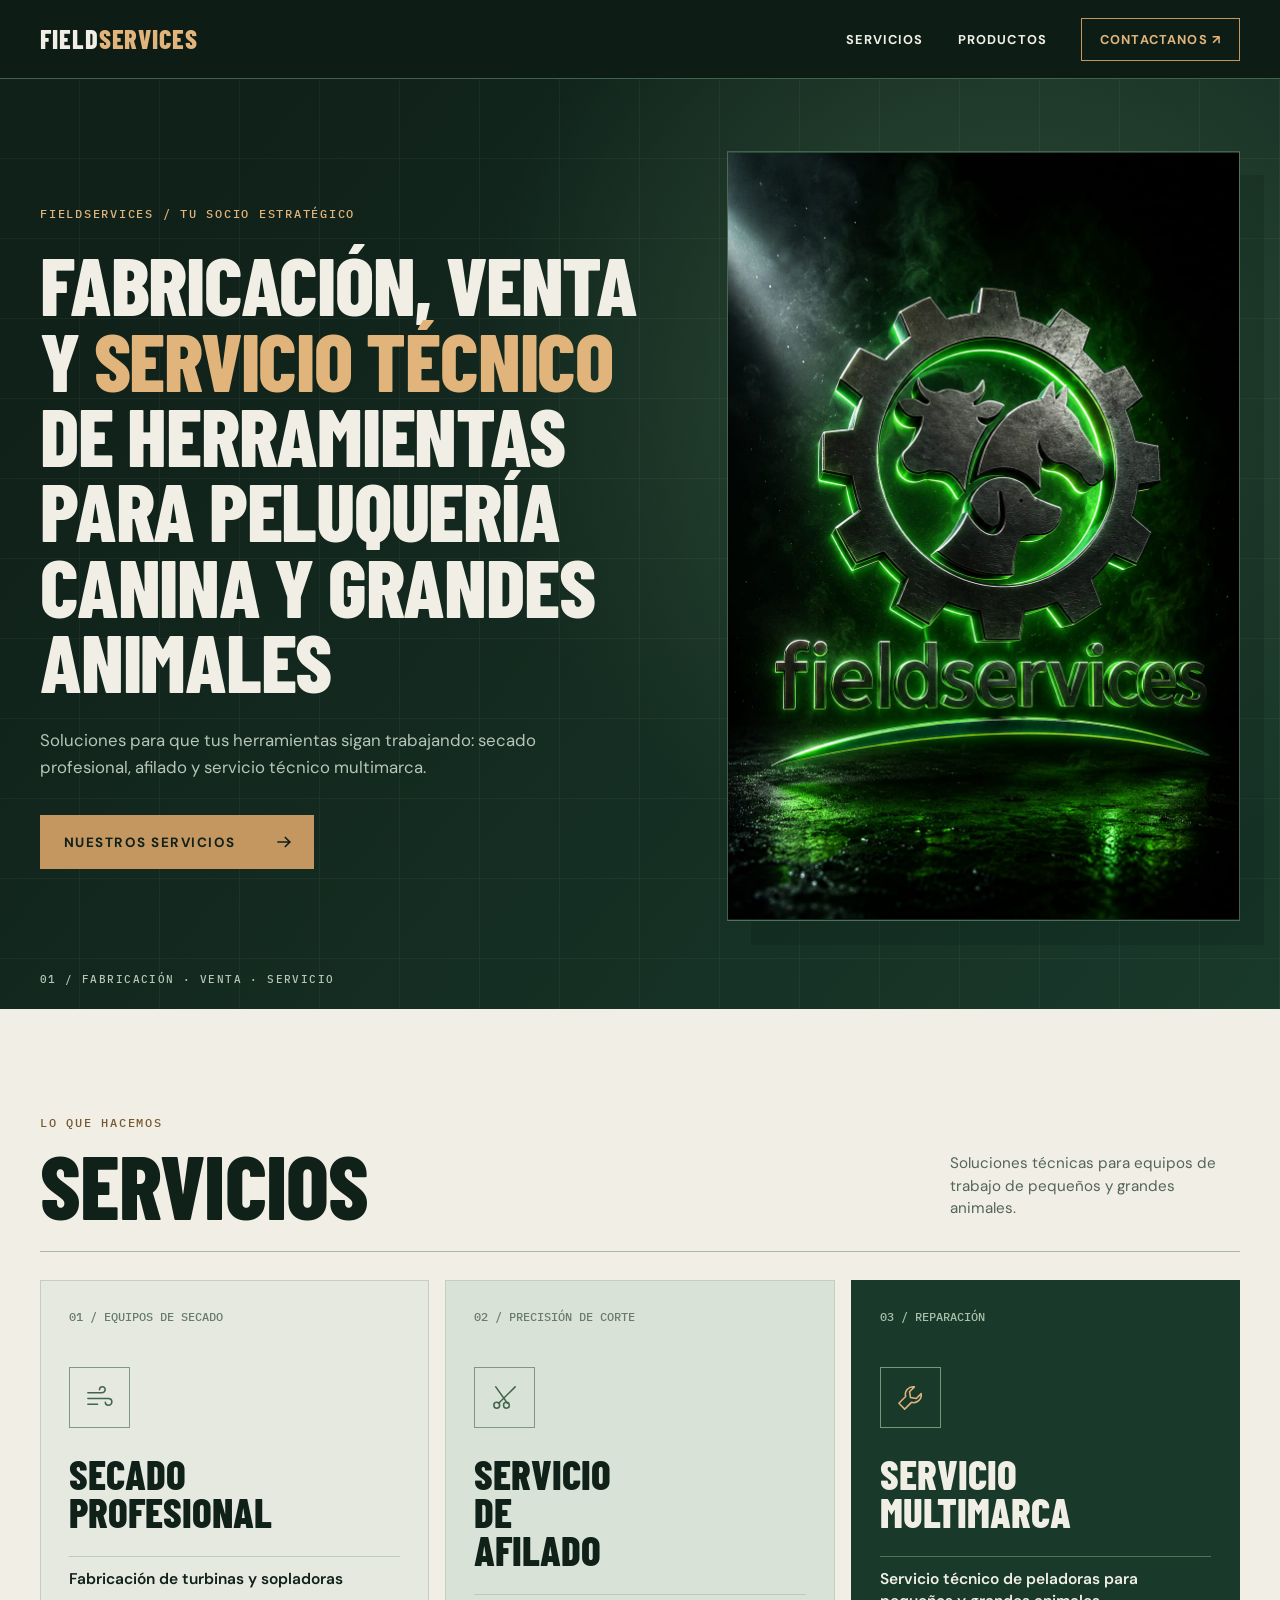
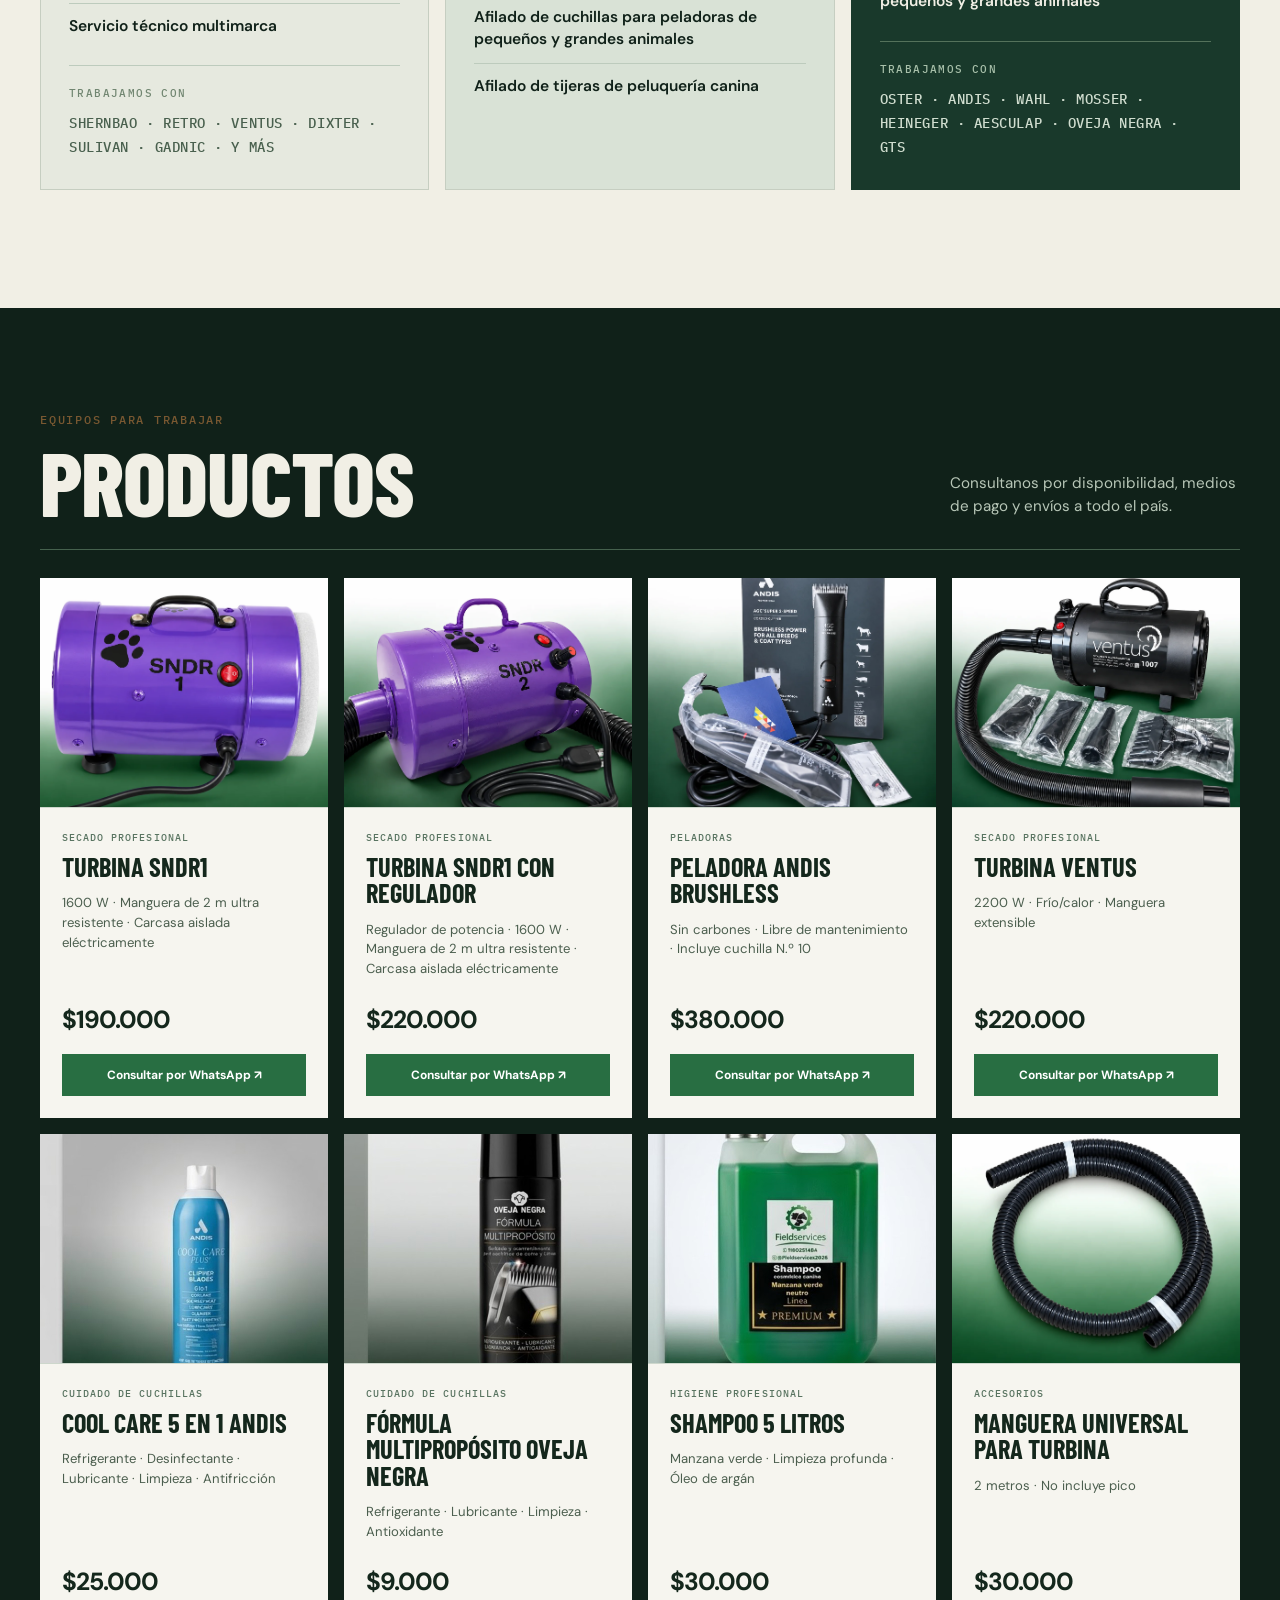
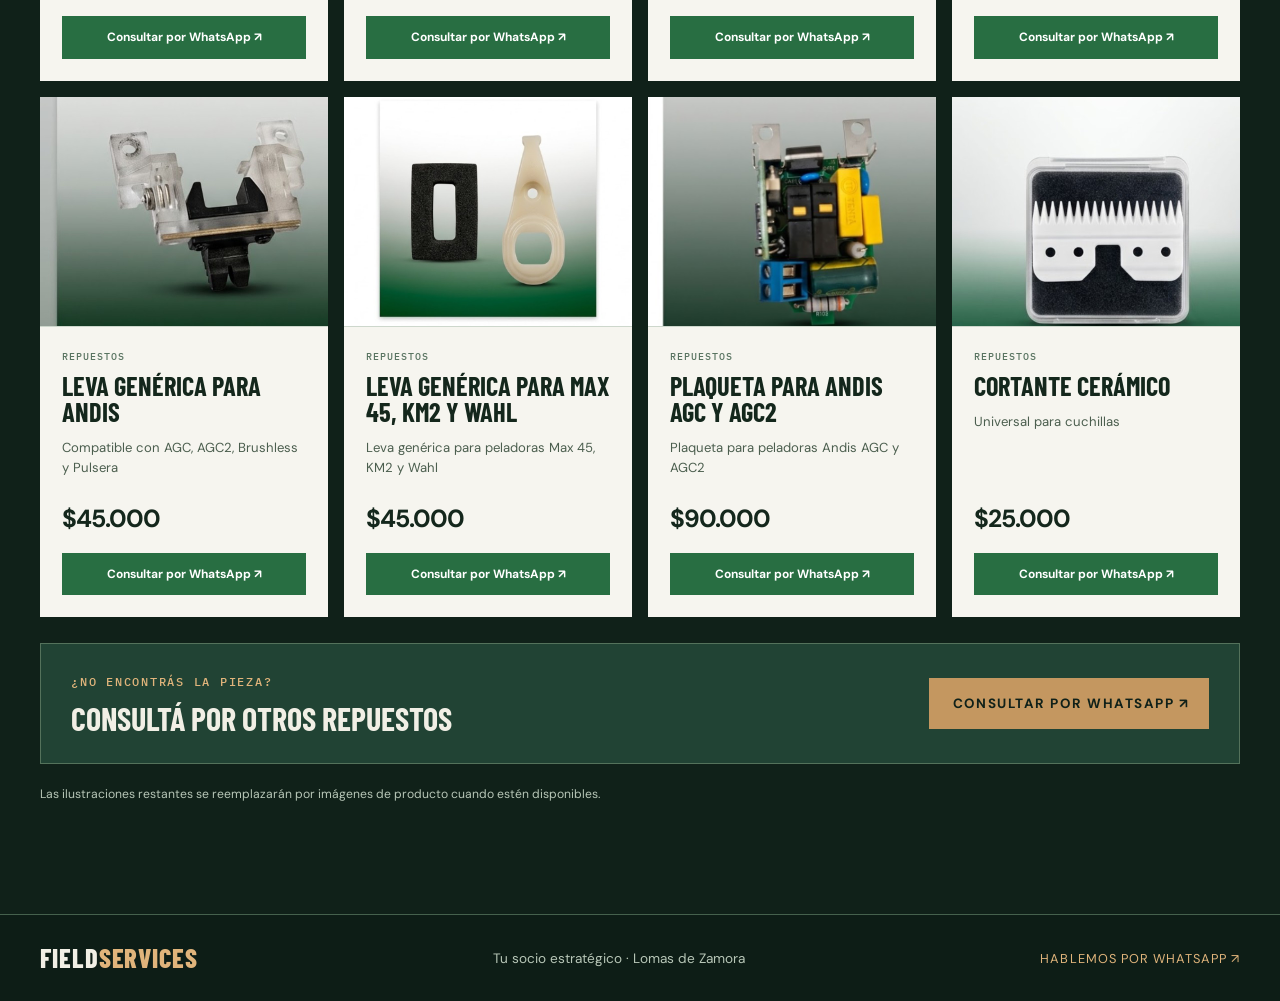
==== commit 56010ad7: "Agregar fotos de equipos y manguera al catálogo de prueba" ====
--- a/preview/index.html
+++ b/preview/index.html
@@ -16,13 +16,13 @@
     .site-header{position:sticky;top:0;z-index:50;background:#0d1d16;border-bottom:1px solid var(--line)}.header-inner{min-height:78px;display:flex;align-items:center;justify-content:space-between;gap:20px}.brand{font:800 1.65rem/1 "Barlow Condensed",sans-serif;letter-spacing:.035em;text-transform:uppercase}.brand span{color:var(--copper-light)}.header-right{display:flex;align-items:center;gap:34px}.header-right a{font-size:.8rem;font-weight:700;letter-spacing:.09em;text-transform:uppercase}.header-right a:hover{color:var(--copper-light)}.header-right .header-contact{border:1px solid var(--copper);padding:12px 18px;color:var(--copper-light)}
     .hero{overflow:hidden;position:relative;background:radial-gradient(circle at 78% 32%,#2d4b37 0%,transparent 44%),linear-gradient(130deg,#102119 15%,#19392b 100%)}.hero::before{content:"";position:absolute;inset:0;opacity:.12;background-image:linear-gradient(90deg,transparent 99%,var(--cream) 100%),linear-gradient(transparent 99%,var(--cream) 100%);background-size:80px 80px;pointer-events:none}.hero-inner{position:relative;display:grid;grid-template-columns:minmax(0,1.1fr) minmax(0,.9fr);gap:5%;align-items:center;min-height:640px;padding-block:72px 88px}.hero-copy{position:relative;z-index:1}.hero h1{font:800 clamp(3.1rem,6.4vw,6.5rem)/.92 "Barlow Condensed",sans-serif;letter-spacing:-.015em;text-transform:uppercase;max-width:760px;margin:23px 0 29px;text-wrap:balance}.hero h1 em{font-style:normal;color:var(--copper-light)}.hero-sub{font-size:1.05rem;color:var(--muted);max-width:48ch;line-height:1.6;margin:0 0 34px}.button{display:inline-flex;align-items:center;justify-content:space-between;gap:38px;background:var(--copper);color:var(--dark);padding:17px 20px 17px 24px;font-size:.84rem;font-weight:700;letter-spacing:.11em;text-transform:uppercase;transition:background .2s,transform .2s,box-shadow .2s}.button:hover{background:var(--copper-light);transform:translateY(-4px);box-shadow:0 12px 25px #0003}.button svg{width:20px;height:20px}.hero-visual{position:relative;aspect-ratio:2/3;min-height:400px;border:1px solid #77907888;overflow:hidden;background:linear-gradient(150deg,#274c38,#12261d 70%);box-shadow:24px 24px 0 #0a1c1540}.hero-visual::before,.hero-visual::after{content:"";position:absolute;border:1px solid #b8925f55;border-radius:50%;width:78%;aspect-ratio:1;left:11%;top:8%;animation:orbit 18s linear infinite}.hero-visual::after{width:55%;left:22.5%;top:20%;animation-duration:13s;animation-direction:reverse}.hero-visual img{width:100%;height:100%;object-fit:contain;display:block;position:relative;z-index:2}.hero-index{position:absolute;bottom:23px;left:0;font:500 .68rem "IBM Plex Mono",monospace;letter-spacing:.13em;color:var(--muted)}
     .services{padding:102px 0 118px;background:var(--cream);color:var(--dark)}.section-head{display:flex;justify-content:space-between;align-items:end;gap:30px;border-bottom:1px solid #a9b7a8;padding-bottom:27px;margin-bottom:28px}.section-head .eyebrow{color:#795831}.section-head h2{font:800 clamp(3.3rem,7vw,6.5rem)/.9 "Barlow Condensed",sans-serif;text-transform:uppercase;letter-spacing:-.01em;margin:12px 0 0}.section-head p{max-width:29ch;margin:0 0 4px;color:#536459;font-size:.95rem;line-height:1.5}.cards{display:grid;grid-template-columns:repeat(3,minmax(0,1fr));gap:16px}.card{position:relative;min-height:510px;background:#e6e9df;border:1px solid #c6cec1;padding:28px 28px 30px;display:flex;flex-direction:column;overflow:hidden;transition:transform .28s,background .28s,box-shadow .28s}.card:hover{transform:translateY(-8px);background:#dfe6d9;box-shadow:0 20px 35px #1e3a2920}.card::before{content:"";position:absolute;top:0;left:0;right:100%;height:5px;background:var(--copper);transition:right .45s}.card:hover::before{right:0}.card-no{font:500 .76rem "IBM Plex Mono",monospace;color:#687c69}.card-icon{width:61px;height:61px;border:1px solid #809780;display:grid;place-items:center;margin:43px 0 27px;color:#42654c}.card-icon svg{width:31px;height:31px;fill:none;stroke:currentColor;stroke-width:1.6;stroke-linecap:round;stroke-linejoin:round}.card h3{font:800 clamp(2.35rem,3.2vw,3.35rem)/.93 "Barlow Condensed",sans-serif;text-transform:uppercase;margin:0 0 25px;max-width:9ch}.service-lines{list-style:none;margin:0;padding:0}.service-lines li{border-top:1px solid #bdcbbd;padding:12px 0;font-size:.97rem;font-weight:600;line-height:1.4}.brands{border-top:1px solid #bdcbbd;margin-top:auto;padding-top:20px}.brands-label{display:block;font:500 .67rem "IBM Plex Mono",monospace;letter-spacing:.13em;text-transform:uppercase;color:#718671;margin-bottom:11px}.brands p{font:500 .86rem/1.75 "IBM Plex Mono",monospace;text-transform:uppercase;letter-spacing:.04em;color:#49604e;margin:0}.card:nth-child(2){background:#d9e2d6}.card:nth-child(3){background:#19392b;color:var(--cream);border-color:#19392b}.card:nth-child(3):hover{background:#244936}.card:nth-child(3) .card-no,.card:nth-child(3) .brands-label{color:#a8c0aa}.card:nth-child(3) .card-icon{border-color:#77967b;color:var(--copper-light)}.card:nth-child(3) .service-lines li,.card:nth-child(3) .brands{border-color:#54725b}.card:nth-child(3) .brands p{color:#d0ddcf}
-    .products{padding:100px 0 112px;background:#102119;color:var(--cream)}.products .section-head{border-color:#45614d}.products .section-head p{color:var(--muted)}.product-grid{display:grid;grid-template-columns:repeat(4,minmax(0,1fr));gap:16px}.product{display:flex;flex-direction:column;background:#f6f5ef;color:#14271c;min-width:0;transition:transform .25s,box-shadow .25s}.product:hover{transform:translateY(-7px);box-shadow:0 18px 35px #0005}.product-media{height:230px;display:grid;place-items:center;position:relative;overflow:hidden;background:radial-gradient(circle at 70% 25%,#ecf1e7,#d9e3d7 70%);border-bottom:1px solid #cdd7cc}.product-media::after{content:"FIELDSERVICES";position:absolute;bottom:17px;left:17px;color:#749078;font:500 .61rem "IBM Plex Mono",monospace;letter-spacing:.15em}.product-media svg{width:70%;height:70%;fill:none;stroke:#52715b;stroke-width:2;stroke-linecap:round;stroke-linejoin:round;filter:drop-shadow(8px 10px 7px #48674833)}.product-media .clipper{width:48%}.product-media.photo img{position:absolute;width:200%;height:auto;max-width:none;left:0;top:-45%;display:block}.product-media.photo::after{display:none}.product-media.photo-max img{width:130%;left:-15%;top:-5%}.product-media.photo-plaqueta img{width:180%;left:0;top:-25%}.product-body{display:flex;flex:1;flex-direction:column;padding:22px}.product-type{font:500 .65rem "IBM Plex Mono",monospace;color:#597461;letter-spacing:.1em;text-transform:uppercase;margin:0 0 10px}.product h3{font:700 1.65rem/1 "Barlow Condensed",sans-serif;text-transform:uppercase;margin:0 0 13px}.product-spec{font-size:.82rem;line-height:1.5;color:#4b5e4e;margin:0 0 24px;flex:1}.product-price{font:700 1.55rem "DM Sans",sans-serif;letter-spacing:-.04em;margin:0 0 18px}.product-cta{display:block;text-align:center;background:#286e42;color:#fff;padding:13px 10px;font-size:.75rem;font-weight:700;line-height:1.35;transition:background .2s}.product-cta:hover{background:#194f30}.product-note{font-size:.76rem;color:var(--muted);margin:22px 0 0}
+    .products{padding:100px 0 112px;background:#102119;color:var(--cream)}.products .section-head{border-color:#45614d}.products .section-head p{color:var(--muted)}.product-grid{display:grid;grid-template-columns:repeat(4,minmax(0,1fr));gap:16px}.product{display:flex;flex-direction:column;background:#f6f5ef;color:#14271c;min-width:0;transition:transform .25s,box-shadow .25s}.product:hover{transform:translateY(-7px);box-shadow:0 18px 35px #0005}.product-media{height:230px;display:grid;place-items:center;position:relative;overflow:hidden;background:radial-gradient(circle at 70% 25%,#ecf1e7,#d9e3d7 70%);border-bottom:1px solid #cdd7cc}.product-media::after{content:"FIELDSERVICES";position:absolute;bottom:17px;left:17px;color:#749078;font:500 .61rem "IBM Plex Mono",monospace;letter-spacing:.15em}.product-media svg{width:70%;height:70%;fill:none;stroke:#52715b;stroke-width:2;stroke-linecap:round;stroke-linejoin:round;filter:drop-shadow(8px 10px 7px #48674833)}.product-media .clipper{width:48%}.product-media.photo img{position:absolute;width:200%;height:auto;max-width:none;left:0;top:-45%;display:block}.product-media.photo::after{display:none}.product-media.photo-max img{width:130%;left:-15%;top:-5%}.product-media.photo-plaqueta img{width:180%;left:0;top:-25%}.product-media.photo-clean img{inset:0;width:100%;height:100%;object-fit:cover}.product-body{display:flex;flex:1;flex-direction:column;padding:22px}.product-type{font:500 .65rem "IBM Plex Mono",monospace;color:#597461;letter-spacing:.1em;text-transform:uppercase;margin:0 0 10px}.product h3{font:700 1.65rem/1 "Barlow Condensed",sans-serif;text-transform:uppercase;margin:0 0 13px}.product-spec{font-size:.82rem;line-height:1.5;color:#4b5e4e;margin:0 0 24px;flex:1}.product-price{font:700 1.55rem "DM Sans",sans-serif;letter-spacing:-.04em;margin:0 0 18px}.product-cta{display:block;text-align:center;background:#286e42;color:#fff;padding:13px 10px;font-size:.75rem;font-weight:700;line-height:1.35;transition:background .2s}.product-cta:hover{background:#194f30}.product-note{font-size:.76rem;color:var(--muted);margin:22px 0 0}
     .other-parts{margin-top:26px;padding:26px 30px;display:flex;align-items:center;justify-content:space-between;gap:22px;background:#214334;border:1px solid #54725b}.other-parts h3{font:700 2rem "Barlow Condensed",sans-serif;text-transform:uppercase;margin:8px 0 0}.other-parts .button{white-space:nowrap}
     .footer{background:#0d1d16;border-top:1px solid var(--line);padding:30px 0}.footer-inner{display:flex;justify-content:space-between;align-items:center;gap:20px;flex-wrap:wrap}.footer p{color:var(--muted);font-size:.85rem;margin:0}.footer a:not(.brand){font-size:.8rem;color:var(--copper-light);text-transform:uppercase;letter-spacing:.08em}
     @keyframes orbit{to{transform:rotate(360deg)}}@media(prefers-reduced-motion:reduce){html{scroll-behavior:auto}*,*::before,*::after{animation:none!important;transition:none!important}}
     @media(max-width:1100px){.product-grid{grid-template-columns:repeat(2,minmax(0,1fr))}}
     @media(max-width:960px){.hero-inner{grid-template-columns:1fr 1fr;gap:30px;min-height:570px}.hero h1{font-size:clamp(3rem,6vw,5rem)}.cards{grid-template-columns:1fr 1fr}.card{min-height:460px}.card:last-child{grid-column:1/-1;min-height:390px}}
-    @media(max-width:680px){html{scroll-padding-top:104px}.wrap{width:min(100% - 36px,var(--wrap))}.header-inner{min-height:104px;flex-wrap:wrap;align-content:center;gap:11px;padding-block:10px}.brand{font-size:1.35rem}.header-right{width:100%;gap:12px;justify-content:space-between}.header-right a{font-size:.68rem}.header-right .header-contact{padding:7px 9px;font-size:.66rem}.hero-inner{grid-template-columns:1fr;padding:51px 0 66px;gap:45px}.hero h1{font-size:clamp(3.4rem,13vw,5.5rem);margin:18px 0 23px}.hero-sub{font-size:.95rem}.hero-visual{aspect-ratio:2/3;min-height:0}.hero-index{display:none}.services{padding:72px 0 82px}.products{padding:72px 0 82px}.product-grid{gap:10px}.product-media{height:180px}.product-media.photo img{top:-30%}.product-media.photo-max img{top:-5%}.product-media.photo-plaqueta img{top:-18%}.product-body{padding:16px}.product h3{font-size:1.4rem}.product-spec{font-size:.75rem}.product-price{font-size:1.3rem}.product-cta{font-size:.68rem;padding:12px 6px}.section-head{display:block}.section-head p{margin-top:20px}.cards{grid-template-columns:1fr}.card,.card:last-child{grid-column:auto;min-height:0;padding:25px 26px 32px}.card-icon{margin:29px 0 25px}.card h3{max-width:none}.brands{margin-top:22px}.other-parts{align-items:flex-start;flex-direction:column;padding:22px}.other-parts .button{white-space:normal;width:100%}.footer-inner{align-items:flex-start;flex-direction:column}}
+    @media(max-width:680px){html{scroll-padding-top:104px}.wrap{width:min(100% - 36px,var(--wrap))}.header-inner{min-height:104px;flex-wrap:wrap;align-content:center;gap:11px;padding-block:10px}.brand{font-size:1.35rem}.header-right{width:100%;gap:12px;justify-content:space-between}.header-right a{font-size:.68rem}.header-right .header-contact{padding:7px 9px;font-size:.66rem}.hero-inner{grid-template-columns:1fr;padding:51px 0 66px;gap:45px}.hero h1{font-size:clamp(3.4rem,13vw,5.5rem);margin:18px 0 23px}.hero-sub{font-size:.95rem}.hero-visual{aspect-ratio:2/3;min-height:0}.hero-index{display:none}.services{padding:72px 0 82px}.products{padding:72px 0 82px}.product-grid{gap:10px}.product-media{height:180px}.product-media.photo img{top:-30%}.product-media.photo-max img{top:-5%}.product-media.photo-plaqueta img{top:-18%}.product-media.photo-clean img{top:0}.product-body{padding:16px}.product h3{font-size:1.4rem}.product-spec{font-size:.75rem}.product-price{font-size:1.3rem}.product-cta{font-size:.68rem;padding:12px 6px}.section-head{display:block}.section-head p{margin-top:20px}.cards{grid-template-columns:1fr}.card,.card:last-child{grid-column:auto;min-height:0;padding:25px 26px 32px}.card-icon{margin:29px 0 25px}.card h3{max-width:none}.brands{margin-top:22px}.other-parts{align-items:flex-start;flex-direction:column;padding:22px}.other-parts .button{white-space:normal;width:100%}.footer-inner{align-items:flex-start;flex-direction:column}}
   </style>
 </head>
 <body>
@@ -64,14 +64,14 @@
       <div class="wrap">
         <div class="section-head"><div><span class="eyebrow">Equipos para trabajar</span><h2 id="titulo-productos">Productos</h2></div><p>Consultanos por disponibilidad, medios de pago y envíos a todo el país.</p></div>
         <div class="product-grid">
-          <article class="product"><div class="product-media" role="img" aria-label="Ilustración provisoria de una turbina"><svg viewBox="0 0 200 170" aria-hidden="true"><ellipse cx="90" cy="90" rx="58" ry="46"/><circle cx="90" cy="90" r="32"/><path d="M90 58v64M58 90h64M68 68l44 44m0-44-44 44M148 85h22v15h-22M45 132h100M59 132v15m72-15v15"/></svg></div><div class="product-body"><p class="product-type">Secado profesional</p><h3>Turbina SNDR1</h3><p class="product-spec">1600 W · Manguera de 2 m ultra resistente · Carcasa aislada eléctricamente</p><p class="product-price">$190.000</p><a class="product-cta" href="https://wa.me/5491160251484?text=Hola%2C%20quiero%20consultar%20por%20la%20Turbina%20SNDR1%20de%20%24190.000" target="_blank" rel="noopener noreferrer">Consultar por WhatsApp ↗</a></div></article>
-          <article class="product"><div class="product-media" role="img" aria-label="Ilustración provisoria de una turbina con regulador"><svg viewBox="0 0 200 170" aria-hidden="true"><ellipse cx="90" cy="90" rx="58" ry="46"/><circle cx="90" cy="90" r="32"/><path d="M90 58v64M58 90h64M68 68l44 44m0-44-44 44M148 85h22v15h-22M45 132h100M59 132v15m72-15v15"/><circle cx="140" cy="42" r="13"/><path d="M140 42l7-6"/></svg></div><div class="product-body"><p class="product-type">Secado profesional</p><h3>Turbina SNDR1 con regulador</h3><p class="product-spec">Regulador de potencia · 1600 W · Manguera de 2 m ultra resistente · Carcasa aislada eléctricamente</p><p class="product-price">$220.000</p><a class="product-cta" href="https://wa.me/5491160251484?text=Hola%2C%20quiero%20consultar%20por%20la%20Turbina%20SNDR1%20con%20regulador%20de%20%24220.000" target="_blank" rel="noopener noreferrer">Consultar por WhatsApp ↗</a></div></article>
-          <article class="product"><div class="product-media" role="img" aria-label="Ilustración provisoria de una peladora"><svg class="clipper" viewBox="0 0 140 180" aria-hidden="true"><rect x="39" y="38" width="62" height="123" rx="18"/><path d="M44 38V20h52v18M48 20V9m10 11V9m10 11V9m10 11V9m10 11V9M58 67h24M56 136h28"/></svg></div><div class="product-body"><p class="product-type">Peladoras</p><h3>Peladora Andis Brushless</h3><p class="product-spec">Sin carbones · Libre de mantenimiento · Incluye cuchilla N.º 10</p><p class="product-price">$380.000</p><a class="product-cta" href="https://wa.me/5491160251484?text=Hola%2C%20quiero%20consultar%20por%20la%20Peladora%20Andis%20Brushless%20de%20%24380.000" target="_blank" rel="noopener noreferrer">Consultar por WhatsApp ↗</a></div></article>
-          <article class="product"><div class="product-media" role="img" aria-label="Ilustración provisoria de una turbina Ventus"><svg viewBox="0 0 200 170" aria-hidden="true"><ellipse cx="90" cy="90" rx="58" ry="46"/><circle cx="90" cy="90" r="32"/><path d="M90 58v64M58 90h64M68 68l44 44m0-44-44 44M148 85h22v15h-22M45 132h100M59 132v15m72-15v15"/><path d="M151 55c9-12 17 4 23-7"/></svg></div><div class="product-body"><p class="product-type">Secado profesional</p><h3>Turbina Ventus</h3><p class="product-spec">2200 W · Frío/calor · Manguera extensible</p><p class="product-price">$220.000</p><a class="product-cta" href="https://wa.me/5491160251484?text=Hola%2C%20quiero%20consultar%20por%20la%20Turbina%20Ventus%20de%20%24220.000" target="_blank" rel="noopener noreferrer">Consultar por WhatsApp ↗</a></div></article>
+          <article class="product"><div class="product-media photo photo-clean" role="img" aria-label="Foto de Turbina SNDR1"><img src="productos/turbina-sndr1.webp" alt="" loading="lazy" width="1254" height="1254"></div><div class="product-body"><p class="product-type">Secado profesional</p><h3>Turbina SNDR1</h3><p class="product-spec">1600 W · Manguera de 2 m ultra resistente · Carcasa aislada eléctricamente</p><p class="product-price">$190.000</p><a class="product-cta" href="https://wa.me/5491160251484?text=Hola%2C%20quiero%20consultar%20por%20la%20Turbina%20SNDR1%20de%20%24190.000" target="_blank" rel="noopener noreferrer">Consultar por WhatsApp ↗</a></div></article>
+          <article class="product"><div class="product-media photo photo-clean" role="img" aria-label="Foto de Turbina SNDR con regulador"><img src="productos/turbina-sndr-regulador.webp" alt="" loading="lazy" width="1254" height="1254"></div><div class="product-body"><p class="product-type">Secado profesional</p><h3>Turbina SNDR1 con regulador</h3><p class="product-spec">Regulador de potencia · 1600 W · Manguera de 2 m ultra resistente · Carcasa aislada eléctricamente</p><p class="product-price">$220.000</p><a class="product-cta" href="https://wa.me/5491160251484?text=Hola%2C%20quiero%20consultar%20por%20la%20Turbina%20SNDR1%20con%20regulador%20de%20%24220.000" target="_blank" rel="noopener noreferrer">Consultar por WhatsApp ↗</a></div></article>
+          <article class="product"><div class="product-media photo photo-clean" role="img" aria-label="Foto de Peladora Andis Brushless"><img src="productos/peladora-andis-brushless.webp" alt="" loading="lazy" width="1254" height="1254"></div><div class="product-body"><p class="product-type">Peladoras</p><h3>Peladora Andis Brushless</h3><p class="product-spec">Sin carbones · Libre de mantenimiento · Incluye cuchilla N.º 10</p><p class="product-price">$380.000</p><a class="product-cta" href="https://wa.me/5491160251484?text=Hola%2C%20quiero%20consultar%20por%20la%20Peladora%20Andis%20Brushless%20de%20%24380.000" target="_blank" rel="noopener noreferrer">Consultar por WhatsApp ↗</a></div></article>
+          <article class="product"><div class="product-media photo photo-clean" role="img" aria-label="Foto de Turbina Ventus"><img src="productos/turbina-ventus.webp" alt="" loading="lazy" width="1254" height="1254"></div><div class="product-body"><p class="product-type">Secado profesional</p><h3>Turbina Ventus</h3><p class="product-spec">2200 W · Frío/calor · Manguera extensible</p><p class="product-price">$220.000</p><a class="product-cta" href="https://wa.me/5491160251484?text=Hola%2C%20quiero%20consultar%20por%20la%20Turbina%20Ventus%20de%20%24220.000" target="_blank" rel="noopener noreferrer">Consultar por WhatsApp ↗</a></div></article>
           <article class="product"><div class="product-media photo" role="img" aria-label="Imagen de Cool Care 5 en 1 Andis"><img src="productos/cool-care-andis.jpg" alt="" loading="lazy" width="1152" height="1536"></div><div class="product-body"><p class="product-type">Cuidado de cuchillas</p><h3>Cool Care 5 en 1 Andis</h3><p class="product-spec">Refrigerante · Desinfectante · Lubricante · Limpieza · Antifricción</p><p class="product-price">$25.000</p><a class="product-cta" href="https://wa.me/5491160251484?text=Hola%2C%20quiero%20consultar%20por%20Cool%20Care%205%20en%201%20Andis%20de%20%2425.000" target="_blank" rel="noopener noreferrer">Consultar por WhatsApp ↗</a></div></article>
           <article class="product"><div class="product-media photo" role="img" aria-label="Imagen de Fórmula multipropósito Oveja Negra"><img src="productos/formula-oveja-negra.jpg" alt="" loading="lazy" width="1152" height="1536"></div><div class="product-body"><p class="product-type">Cuidado de cuchillas</p><h3>Fórmula multipropósito Oveja Negra</h3><p class="product-spec">Refrigerante · Lubricante · Limpieza · Antioxidante</p><p class="product-price">$9.000</p><a class="product-cta" href="https://wa.me/5491160251484?text=Hola%2C%20quiero%20consultar%20por%20F%C3%B3rmula%20multiprop%C3%B3sito%20Oveja%20Negra%20de%20%249.000" target="_blank" rel="noopener noreferrer">Consultar por WhatsApp ↗</a></div></article>
           <article class="product"><div class="product-media photo" role="img" aria-label="Imagen de Shampoo 5 litros"><img src="productos/shampoo-5-litros.jpg" alt="" loading="lazy" width="1152" height="1536"></div><div class="product-body"><p class="product-type">Higiene profesional</p><h3>Shampoo 5 litros</h3><p class="product-spec">Manzana verde · Limpieza profunda · Óleo de argán</p><p class="product-price">$30.000</p><a class="product-cta" href="https://wa.me/5491160251484?text=Hola%2C%20quiero%20consultar%20por%20Shampoo%205%20litros%20de%20%2430.000" target="_blank" rel="noopener noreferrer">Consultar por WhatsApp ↗</a></div></article>
-          <article class="product"><div class="product-media" role="img" aria-label="Ilustración provisoria de Manguera universal para turbina"><svg viewBox="0 0 200 170" aria-hidden="true"><path d="M38 114c22-55 45-64 68-34 27 35 38-45 68-32M38 114l-13 13 22 20 13-15M174 48l-5-20 20-5 5 20z"/></svg></div><div class="product-body"><p class="product-type">Accesorios</p><h3>Manguera universal para turbina</h3><p class="product-spec">2 metros · No incluye pico</p><p class="product-price">$30.000</p><a class="product-cta" href="https://wa.me/5491160251484?text=Hola%2C%20quiero%20consultar%20por%20Manguera%20universal%20para%20turbina%20de%20%2430.000" target="_blank" rel="noopener noreferrer">Consultar por WhatsApp ↗</a></div></article>
+          <article class="product"><div class="product-media photo photo-clean" role="img" aria-label="Foto de Manguera universal para turbina"><img src="productos/manguera-universal.webp" alt="" loading="lazy" width="1254" height="1254"></div><div class="product-body"><p class="product-type">Accesorios</p><h3>Manguera universal para turbina</h3><p class="product-spec">2 metros · No incluye pico</p><p class="product-price">$30.000</p><a class="product-cta" href="https://wa.me/5491160251484?text=Hola%2C%20quiero%20consultar%20por%20Manguera%20universal%20para%20turbina%20de%20%2430.000" target="_blank" rel="noopener noreferrer">Consultar por WhatsApp ↗</a></div></article>
           <article class="product"><div class="product-media photo" role="img" aria-label="Imagen de Leva genérica para Andis"><img src="productos/leva-andis-agc.jpg" alt="" loading="lazy" width="1152" height="1536"></div><div class="product-body"><p class="product-type">Repuestos</p><h3>Leva genérica para Andis</h3><p class="product-spec">Compatible con AGC, AGC2, Brushless y Pulsera</p><p class="product-price">$45.000</p><a class="product-cta" href="https://wa.me/5491160251484?text=Hola%2C%20quiero%20consultar%20por%20Leva%20gen%C3%A9rica%20para%20Andis%20de%20%2445.000" target="_blank" rel="noopener noreferrer">Consultar por WhatsApp ↗</a></div></article>
           <article class="product"><div class="product-media photo photo-max" role="img" aria-label="Imagen de Leva genérica para Max 45, KM2 y Wahl"><img src="productos/leva-max45.jpg" alt="" loading="lazy" width="1152" height="1536"></div><div class="product-body"><p class="product-type">Repuestos</p><h3>Leva genérica para Max 45, KM2 y Wahl</h3><p class="product-spec">Leva genérica para peladoras Max 45, KM2 y Wahl</p><p class="product-price">$45.000</p><a class="product-cta" href="https://wa.me/5491160251484?text=Hola%2C%20quiero%20consultar%20por%20Leva%20gen%C3%A9rica%20para%20Max%2045%2C%20KM2%20y%20Wahl%20de%20%2445.000" target="_blank" rel="noopener noreferrer">Consultar por WhatsApp ↗</a></div></article>
           <article class="product"><div class="product-media photo photo-plaqueta" role="img" aria-label="Imagen de Plaqueta para Andis AGC y AGC2"><img src="productos/plaqueta-andis-agc.jpg" alt="" loading="lazy" width="1152" height="1536"></div><div class="product-body"><p class="product-type">Repuestos</p><h3>Plaqueta para Andis AGC y AGC2</h3><p class="product-spec">Plaqueta para peladoras Andis AGC y AGC2</p><p class="product-price">$90.000</p><a class="product-cta" href="https://wa.me/5491160251484?text=Hola%2C%20quiero%20consultar%20por%20Plaqueta%20para%20Andis%20AGC%20y%20AGC2%20de%20%2490.000" target="_blank" rel="noopener noreferrer">Consultar por WhatsApp ↗</a></div></article>
@@ -84,4 +84,4 @@
   </main>
   <footer class="footer"><div class="wrap footer-inner"><a class="brand" href="#inicio">FIELD<span>SERVICES</span></a><p>Tu socio estratégico · Lomas de Zamora</p><a href="https://wa.me/5491160251484" target="_blank" rel="noopener noreferrer">Hablemos por WhatsApp ↗</a></div></footer>
 </body>
-</html>
+</html>
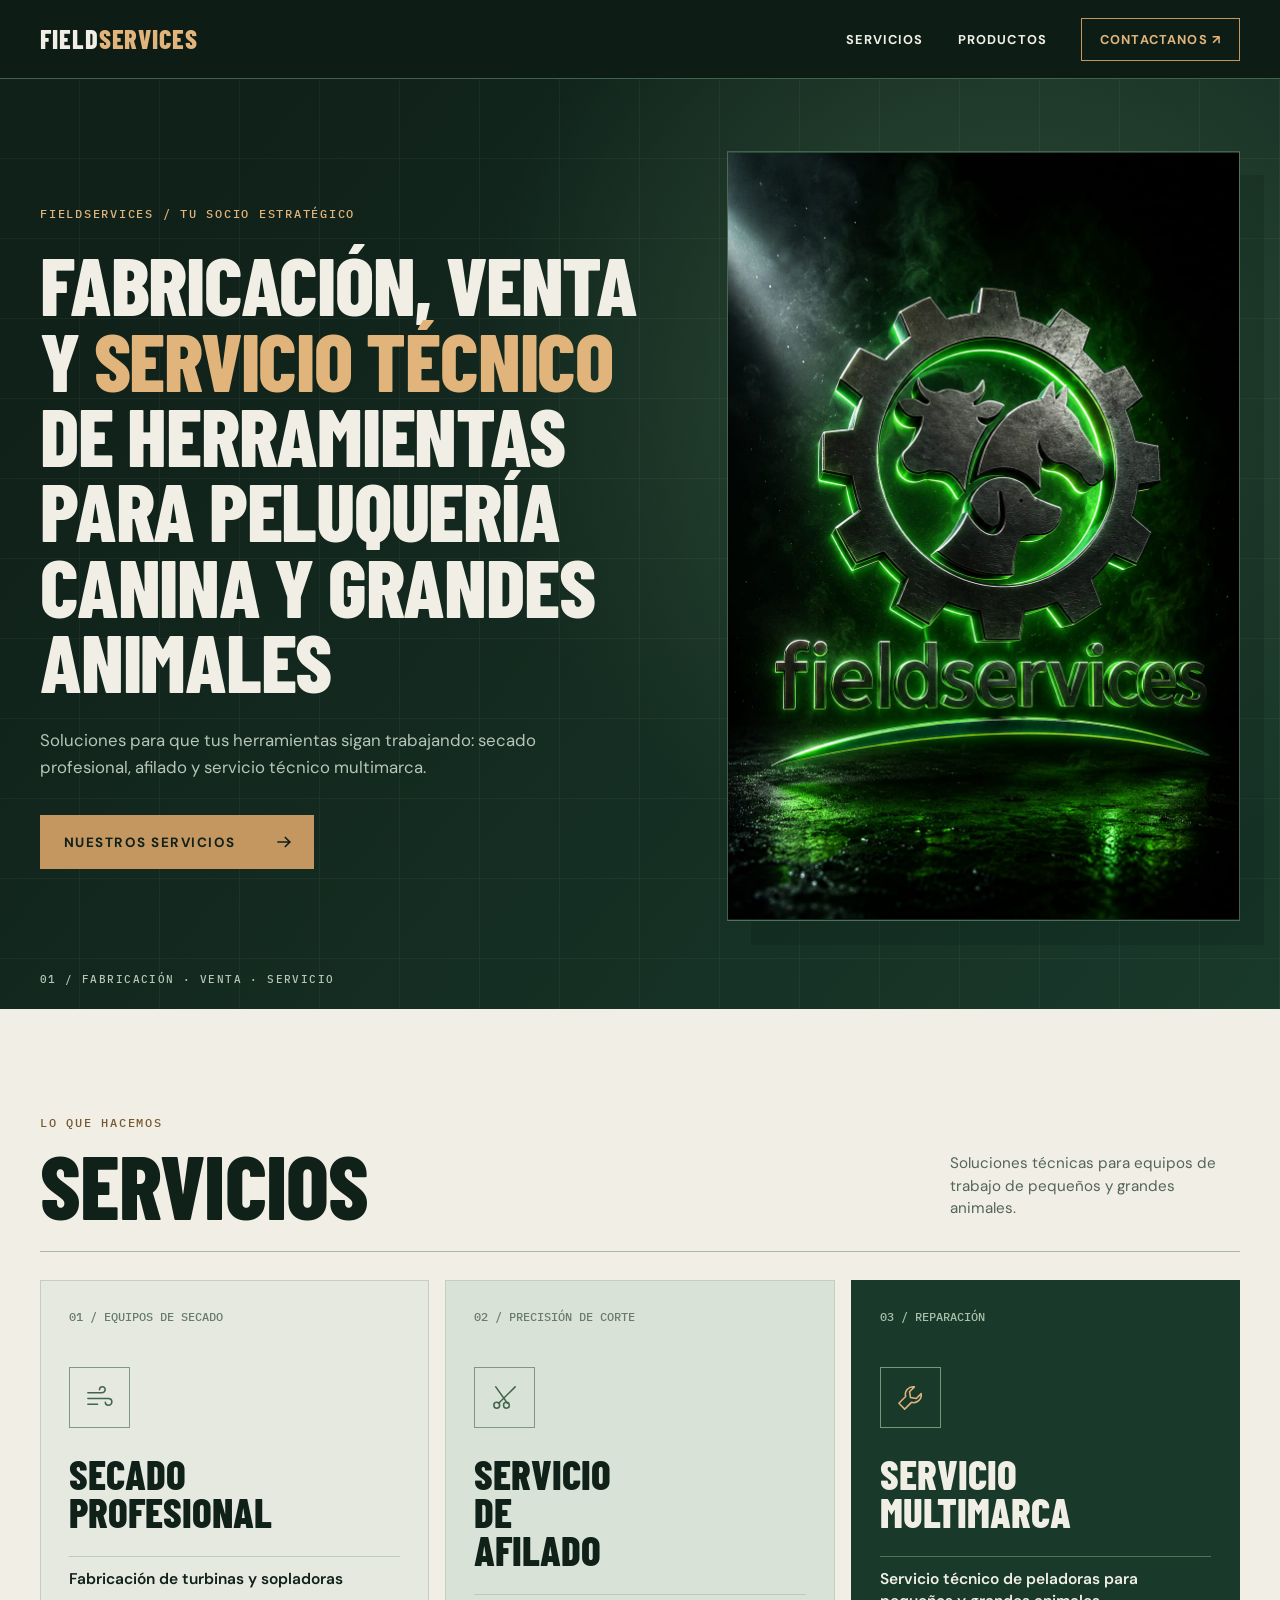
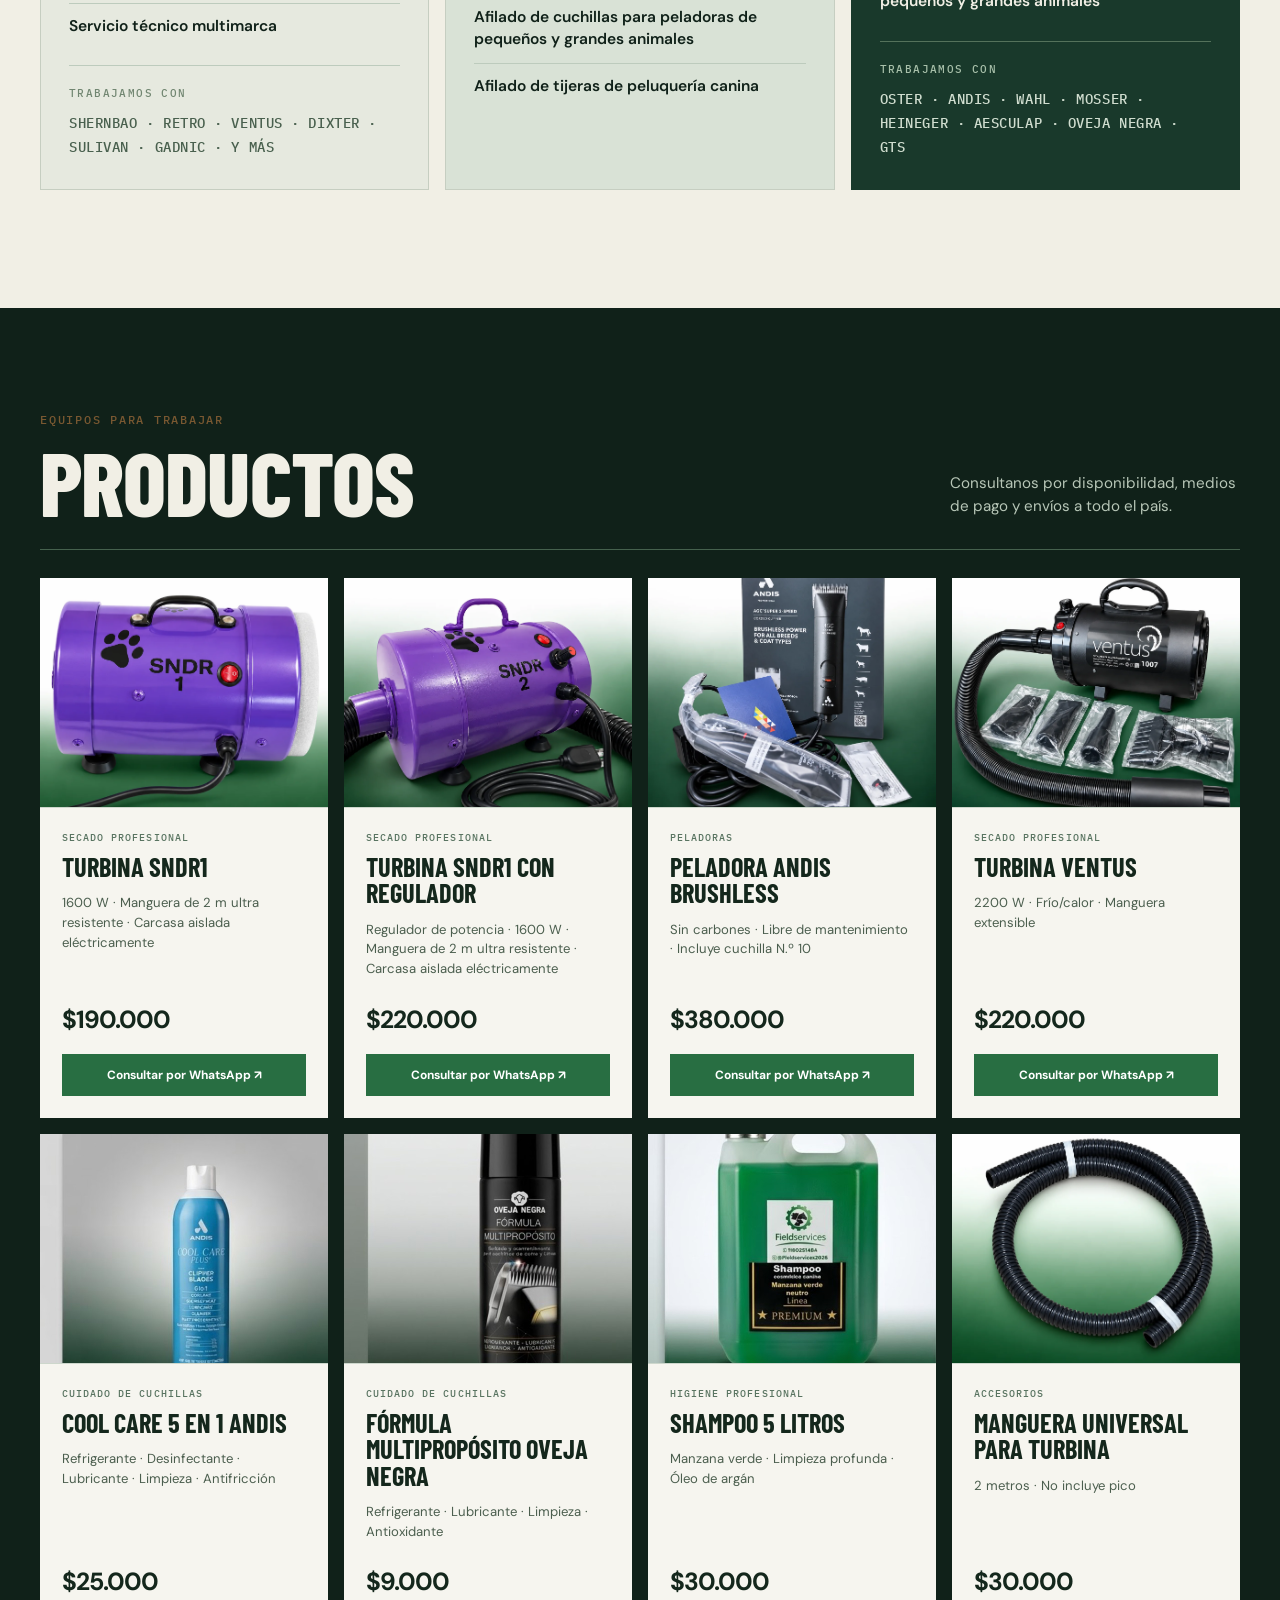
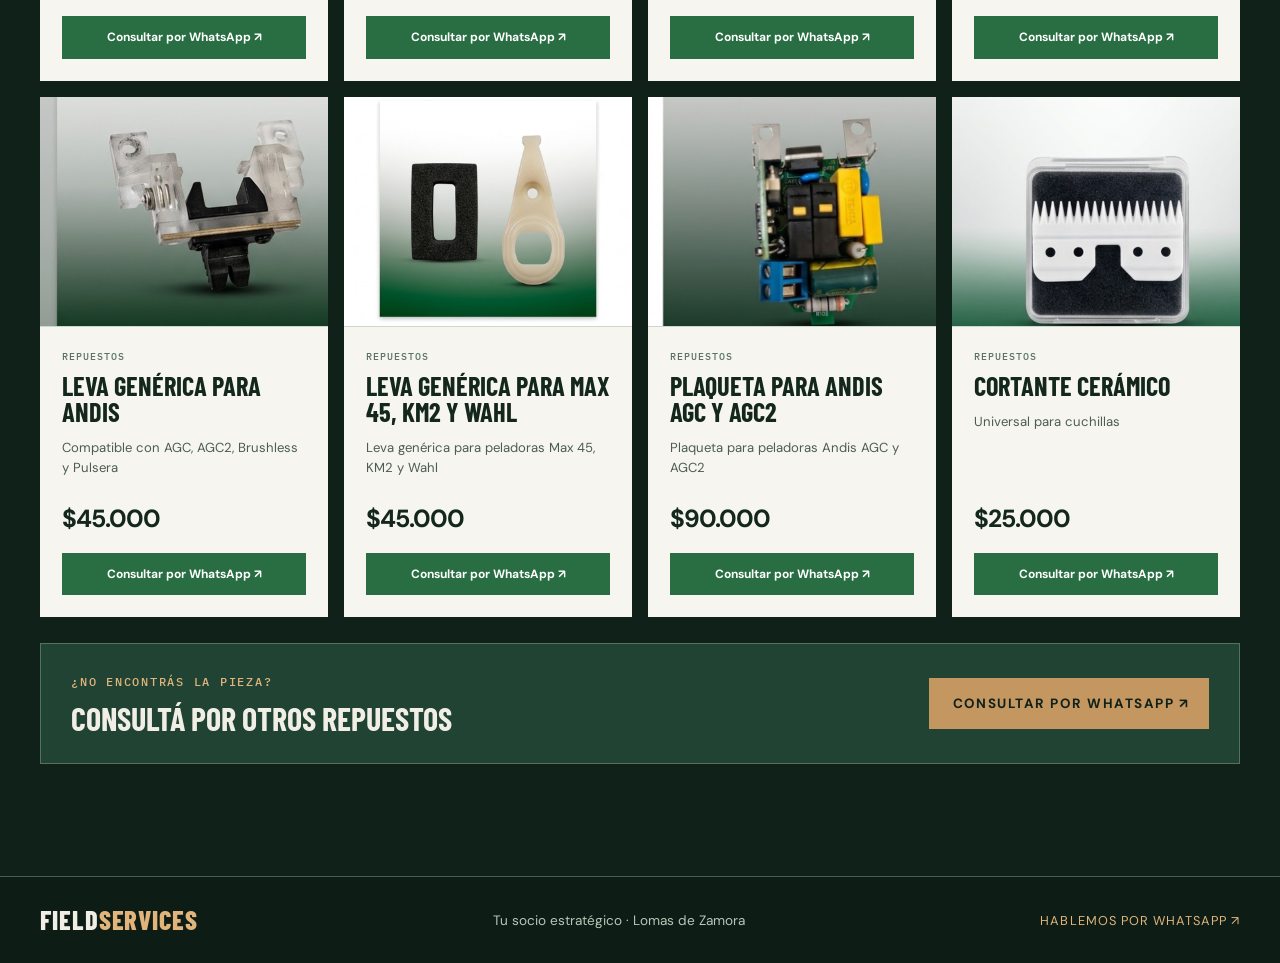
==== commit a1ec8a59: "Quitar aviso de imágenes provisorias del catálogo" ====
--- a/preview/index.html
+++ b/preview/index.html
@@ -78,10 +78,10 @@
           <article class="product"><div class="product-media photo" role="img" aria-label="Imagen de Cortante cerámico"><img src="productos/cortante-ceramico.jpg" alt="" loading="lazy" width="1152" height="1536"></div><div class="product-body"><p class="product-type">Repuestos</p><h3>Cortante cerámico</h3><p class="product-spec">Universal para cuchillas</p><p class="product-price">$25.000</p><a class="product-cta" href="https://wa.me/5491160251484?text=Hola%2C%20quiero%20consultar%20por%20el%20Cortante%20cer%C3%A1mico%20universal%20de%20%2425.000" target="_blank" rel="noopener noreferrer">Consultar por WhatsApp ↗</a></div></article>
         </div>
         <div class="other-parts"><div><span class="eyebrow">¿No encontrás la pieza?</span><h3>Consultá por otros repuestos</h3></div><a class="button" href="https://wa.me/5491160251484?text=Hola%2C%20quiero%20consultar%20por%20otros%20repuestos" target="_blank" rel="noopener noreferrer">Consultar por WhatsApp ↗</a></div>
-        <p class="product-note">Las ilustraciones restantes se reemplazarán por imágenes de producto cuando estén disponibles.</p>
+        
       </div>
     </section>
   </main>
   <footer class="footer"><div class="wrap footer-inner"><a class="brand" href="#inicio">FIELD<span>SERVICES</span></a><p>Tu socio estratégico · Lomas de Zamora</p><a href="https://wa.me/5491160251484" target="_blank" rel="noopener noreferrer">Hablemos por WhatsApp ↗</a></div></footer>
 </body>
-</html>+</html>
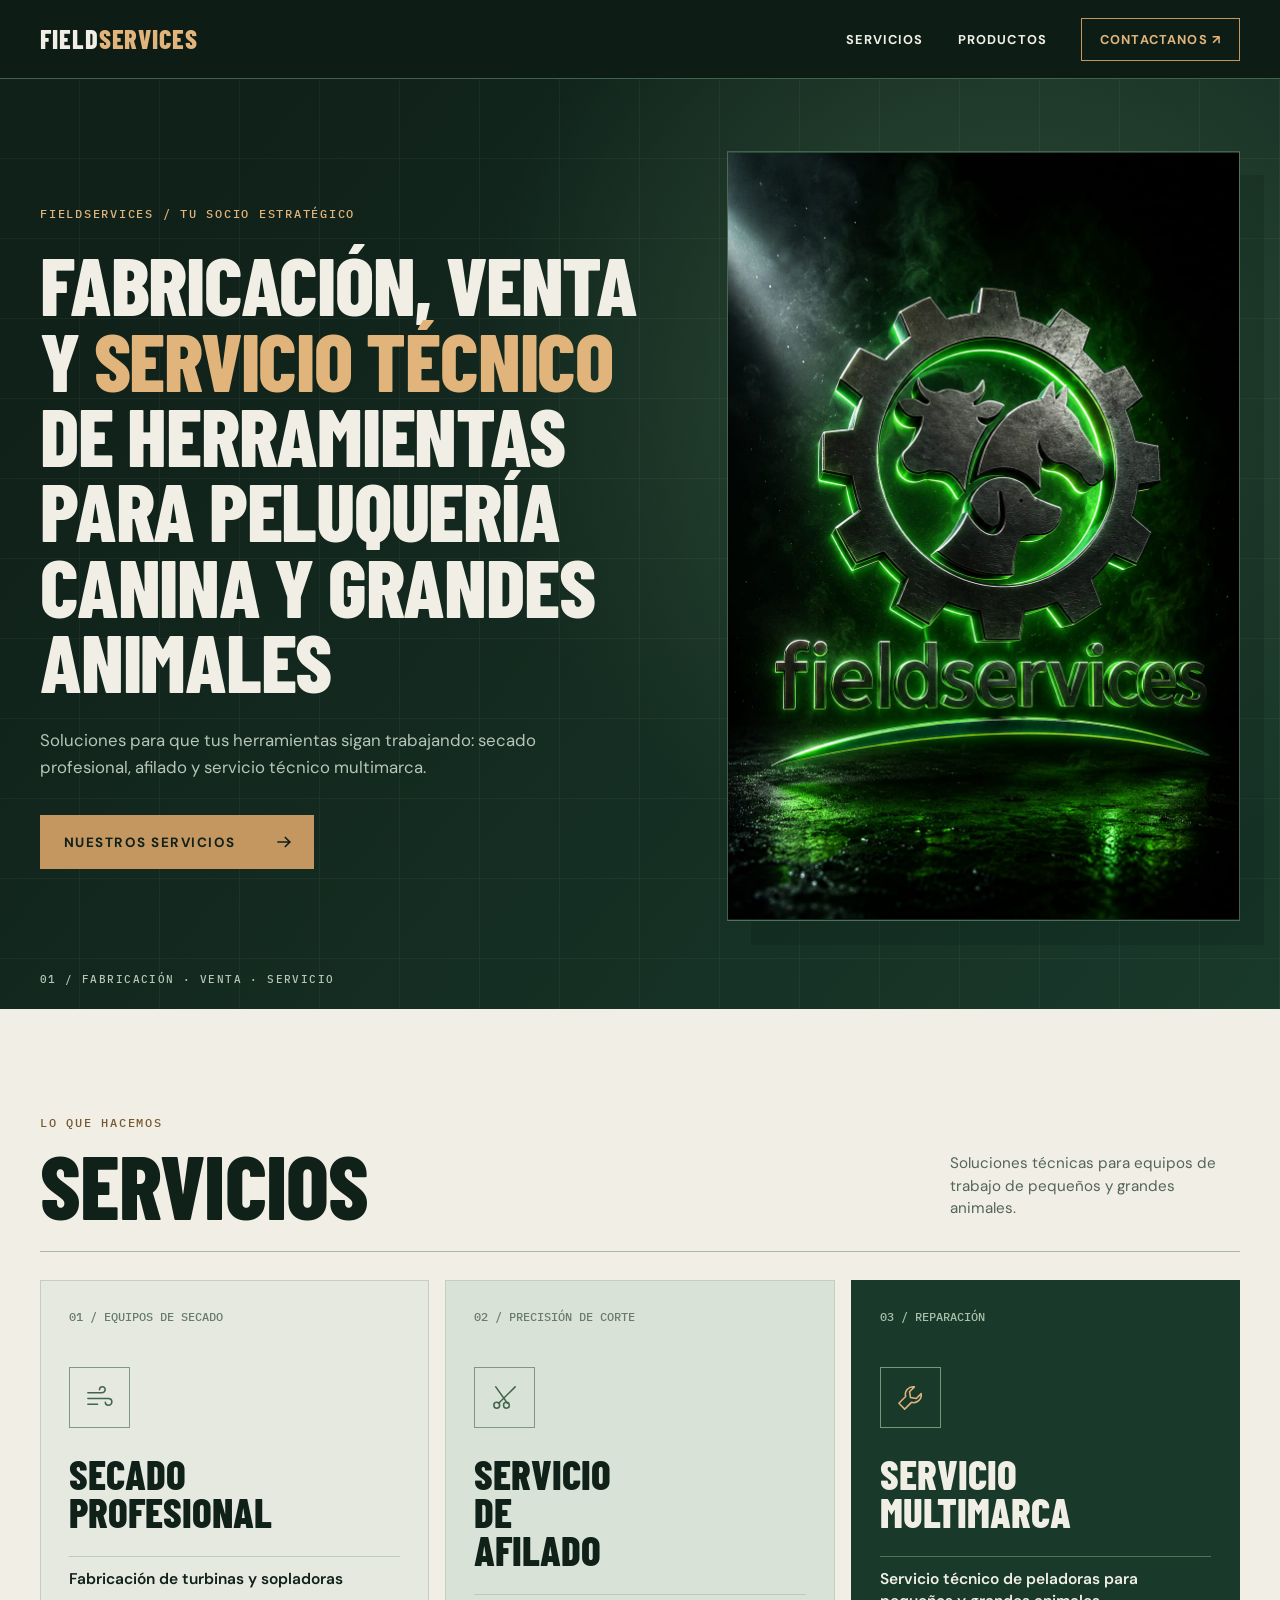
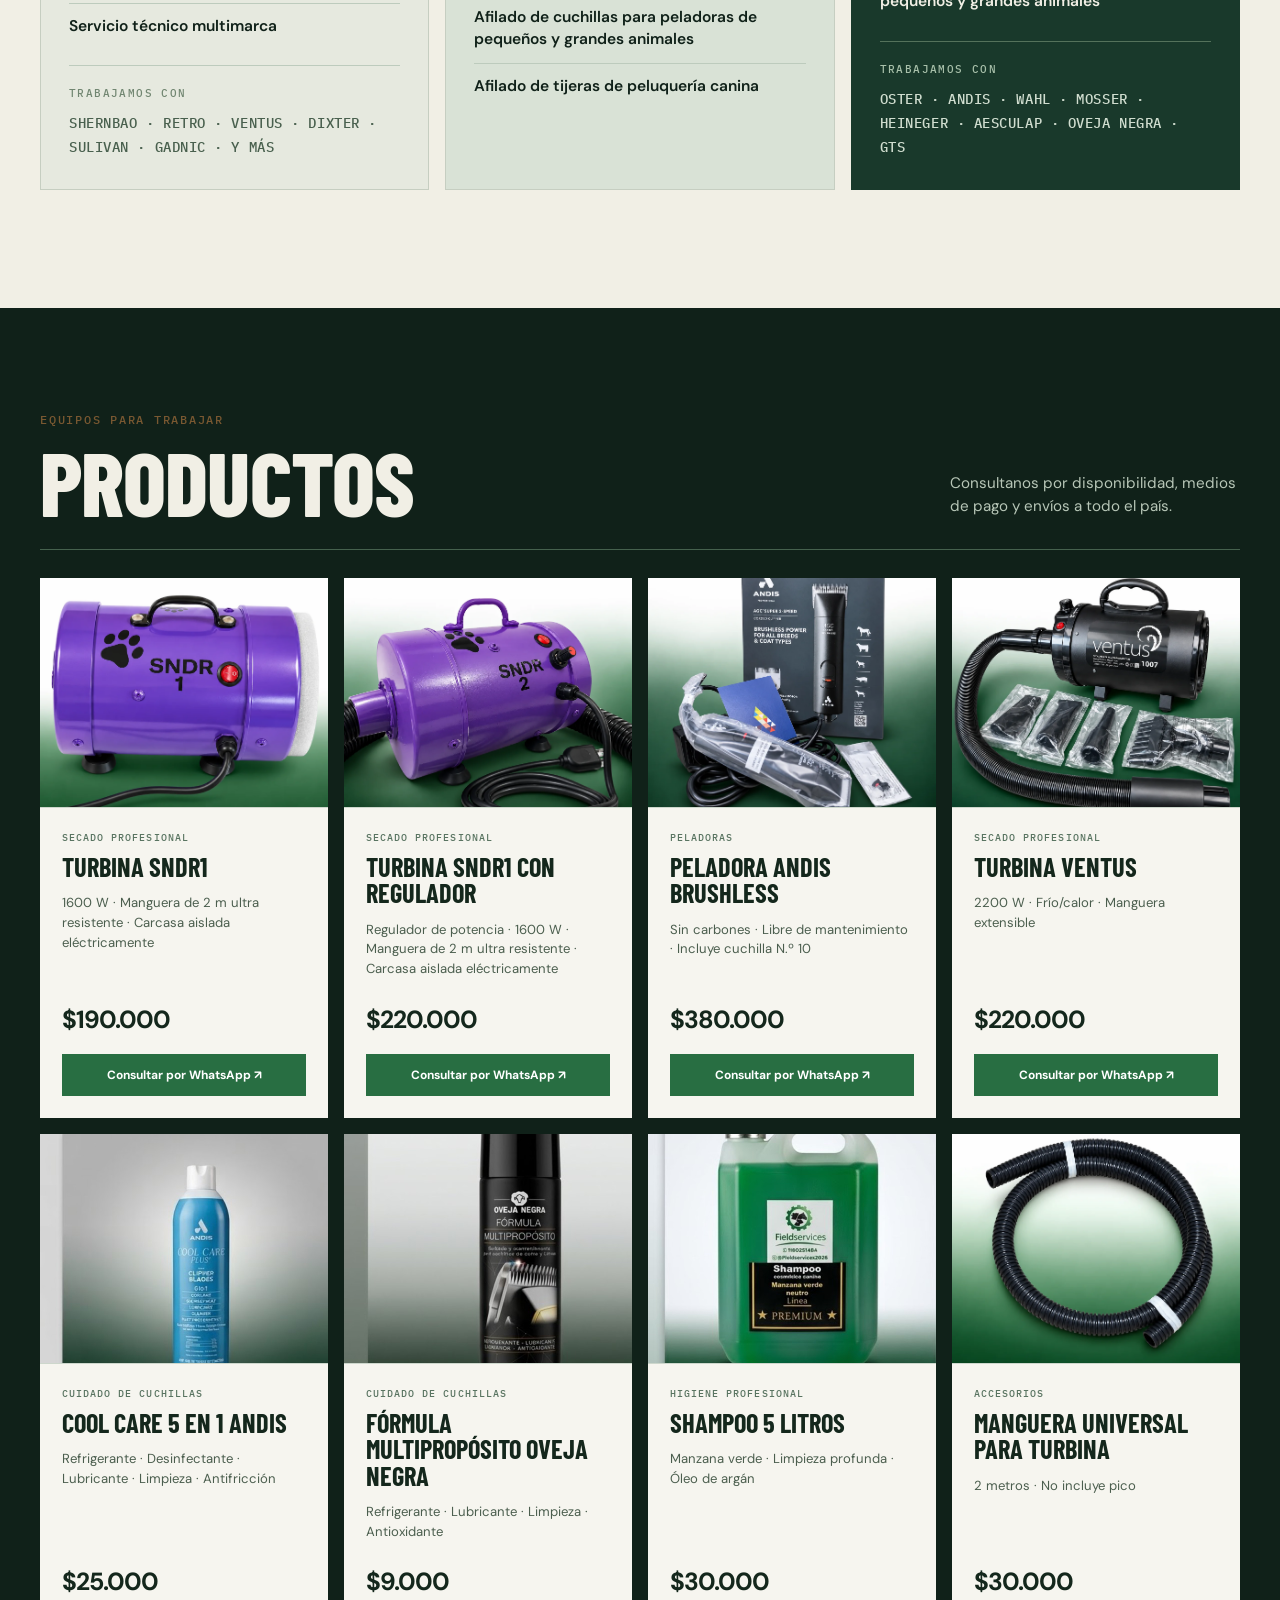
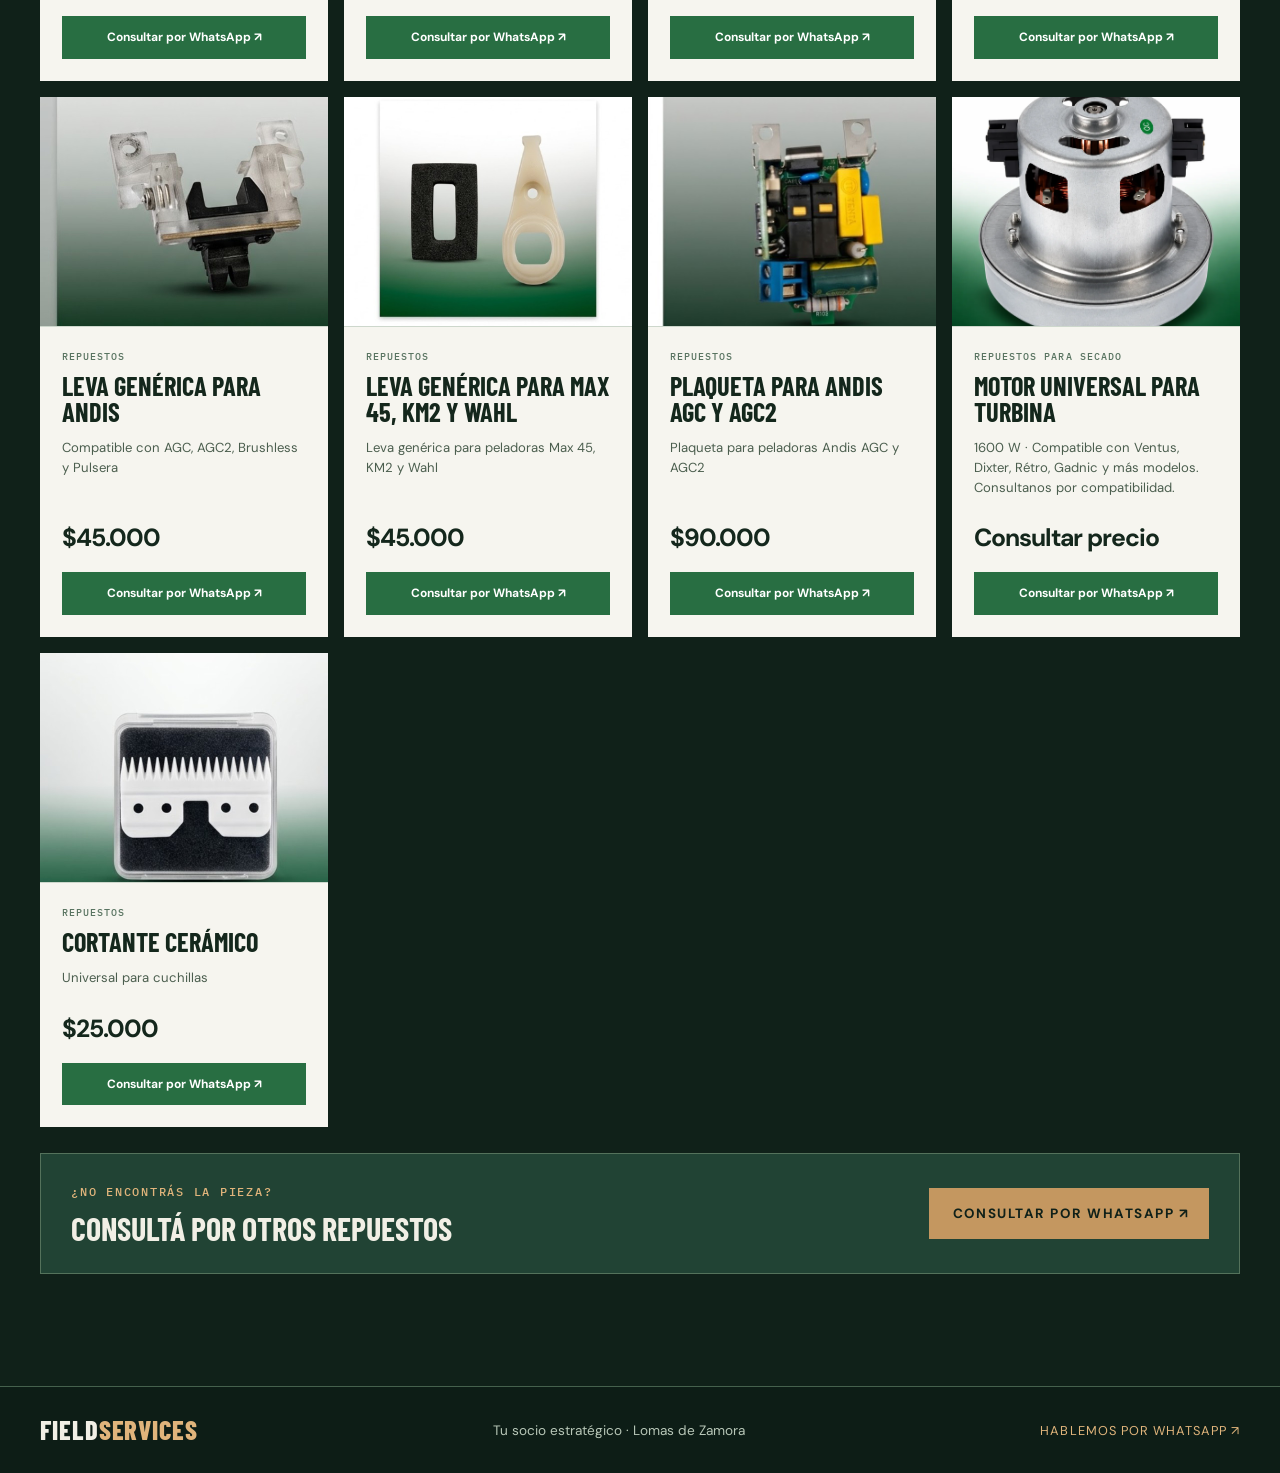
==== commit 5c879a14: "Agregar motor universal para turbina al catálogo de prueba" ====
--- a/preview/index.html
+++ b/preview/index.html
@@ -75,6 +75,7 @@
           <article class="product"><div class="product-media photo" role="img" aria-label="Imagen de Leva genérica para Andis"><img src="productos/leva-andis-agc.jpg" alt="" loading="lazy" width="1152" height="1536"></div><div class="product-body"><p class="product-type">Repuestos</p><h3>Leva genérica para Andis</h3><p class="product-spec">Compatible con AGC, AGC2, Brushless y Pulsera</p><p class="product-price">$45.000</p><a class="product-cta" href="https://wa.me/5491160251484?text=Hola%2C%20quiero%20consultar%20por%20Leva%20gen%C3%A9rica%20para%20Andis%20de%20%2445.000" target="_blank" rel="noopener noreferrer">Consultar por WhatsApp ↗</a></div></article>
           <article class="product"><div class="product-media photo photo-max" role="img" aria-label="Imagen de Leva genérica para Max 45, KM2 y Wahl"><img src="productos/leva-max45.jpg" alt="" loading="lazy" width="1152" height="1536"></div><div class="product-body"><p class="product-type">Repuestos</p><h3>Leva genérica para Max 45, KM2 y Wahl</h3><p class="product-spec">Leva genérica para peladoras Max 45, KM2 y Wahl</p><p class="product-price">$45.000</p><a class="product-cta" href="https://wa.me/5491160251484?text=Hola%2C%20quiero%20consultar%20por%20Leva%20gen%C3%A9rica%20para%20Max%2045%2C%20KM2%20y%20Wahl%20de%20%2445.000" target="_blank" rel="noopener noreferrer">Consultar por WhatsApp ↗</a></div></article>
           <article class="product"><div class="product-media photo photo-plaqueta" role="img" aria-label="Imagen de Plaqueta para Andis AGC y AGC2"><img src="productos/plaqueta-andis-agc.jpg" alt="" loading="lazy" width="1152" height="1536"></div><div class="product-body"><p class="product-type">Repuestos</p><h3>Plaqueta para Andis AGC y AGC2</h3><p class="product-spec">Plaqueta para peladoras Andis AGC y AGC2</p><p class="product-price">$90.000</p><a class="product-cta" href="https://wa.me/5491160251484?text=Hola%2C%20quiero%20consultar%20por%20Plaqueta%20para%20Andis%20AGC%20y%20AGC2%20de%20%2490.000" target="_blank" rel="noopener noreferrer">Consultar por WhatsApp ↗</a></div></article>
+          <article class="product"><div class="product-media photo photo-clean" role="img" aria-label="Foto de motor universal para turbina"><img src="productos/motor-universal-turbina.webp" alt="" loading="lazy" width="1254" height="1254"></div><div class="product-body"><p class="product-type">Repuestos para secado</p><h3>Motor universal para turbina</h3><p class="product-spec">1600 W · Compatible con Ventus, Dixter, Rétro, Gadnic y más modelos. Consultanos por compatibilidad.</p><p class="product-price">Consultar precio</p><a class="product-cta" href="https://wa.me/5491160251484?text=Hola%2C%20quiero%20consultar%20por%20el%20motor%20universal%20para%20turbina%20de%201600%20W" target="_blank" rel="noopener noreferrer">Consultar por WhatsApp ↗</a></div></article>
           <article class="product"><div class="product-media photo" role="img" aria-label="Imagen de Cortante cerámico"><img src="productos/cortante-ceramico.jpg" alt="" loading="lazy" width="1152" height="1536"></div><div class="product-body"><p class="product-type">Repuestos</p><h3>Cortante cerámico</h3><p class="product-spec">Universal para cuchillas</p><p class="product-price">$25.000</p><a class="product-cta" href="https://wa.me/5491160251484?text=Hola%2C%20quiero%20consultar%20por%20el%20Cortante%20cer%C3%A1mico%20universal%20de%20%2425.000" target="_blank" rel="noopener noreferrer">Consultar por WhatsApp ↗</a></div></article>
         </div>
         <div class="other-parts"><div><span class="eyebrow">¿No encontrás la pieza?</span><h3>Consultá por otros repuestos</h3></div><a class="button" href="https://wa.me/5491160251484?text=Hola%2C%20quiero%20consultar%20por%20otros%20repuestos" target="_blank" rel="noopener noreferrer">Consultar por WhatsApp ↗</a></div>
@@ -84,4 +85,4 @@
   </main>
   <footer class="footer"><div class="wrap footer-inner"><a class="brand" href="#inicio">FIELD<span>SERVICES</span></a><p>Tu socio estratégico · Lomas de Zamora</p><a href="https://wa.me/5491160251484" target="_blank" rel="noopener noreferrer">Hablemos por WhatsApp ↗</a></div></footer>
 </body>
-</html>
+</html>
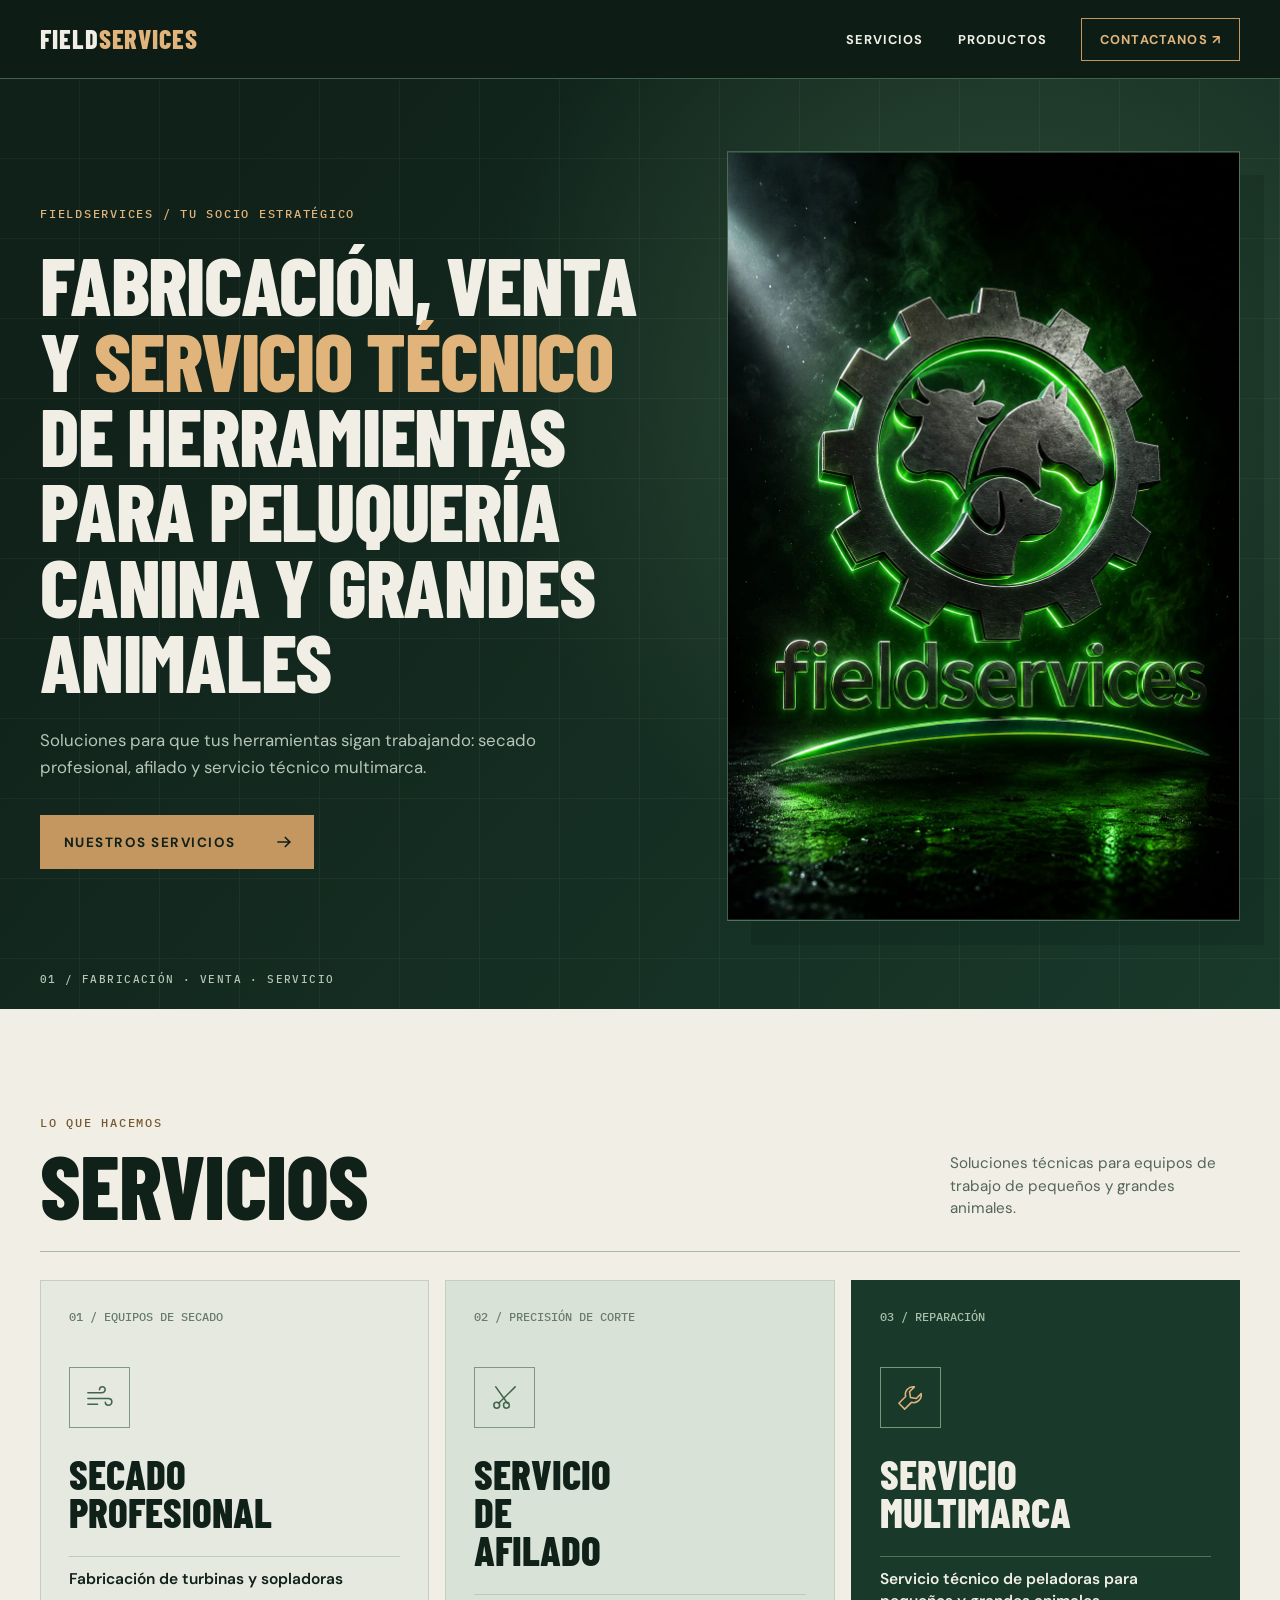
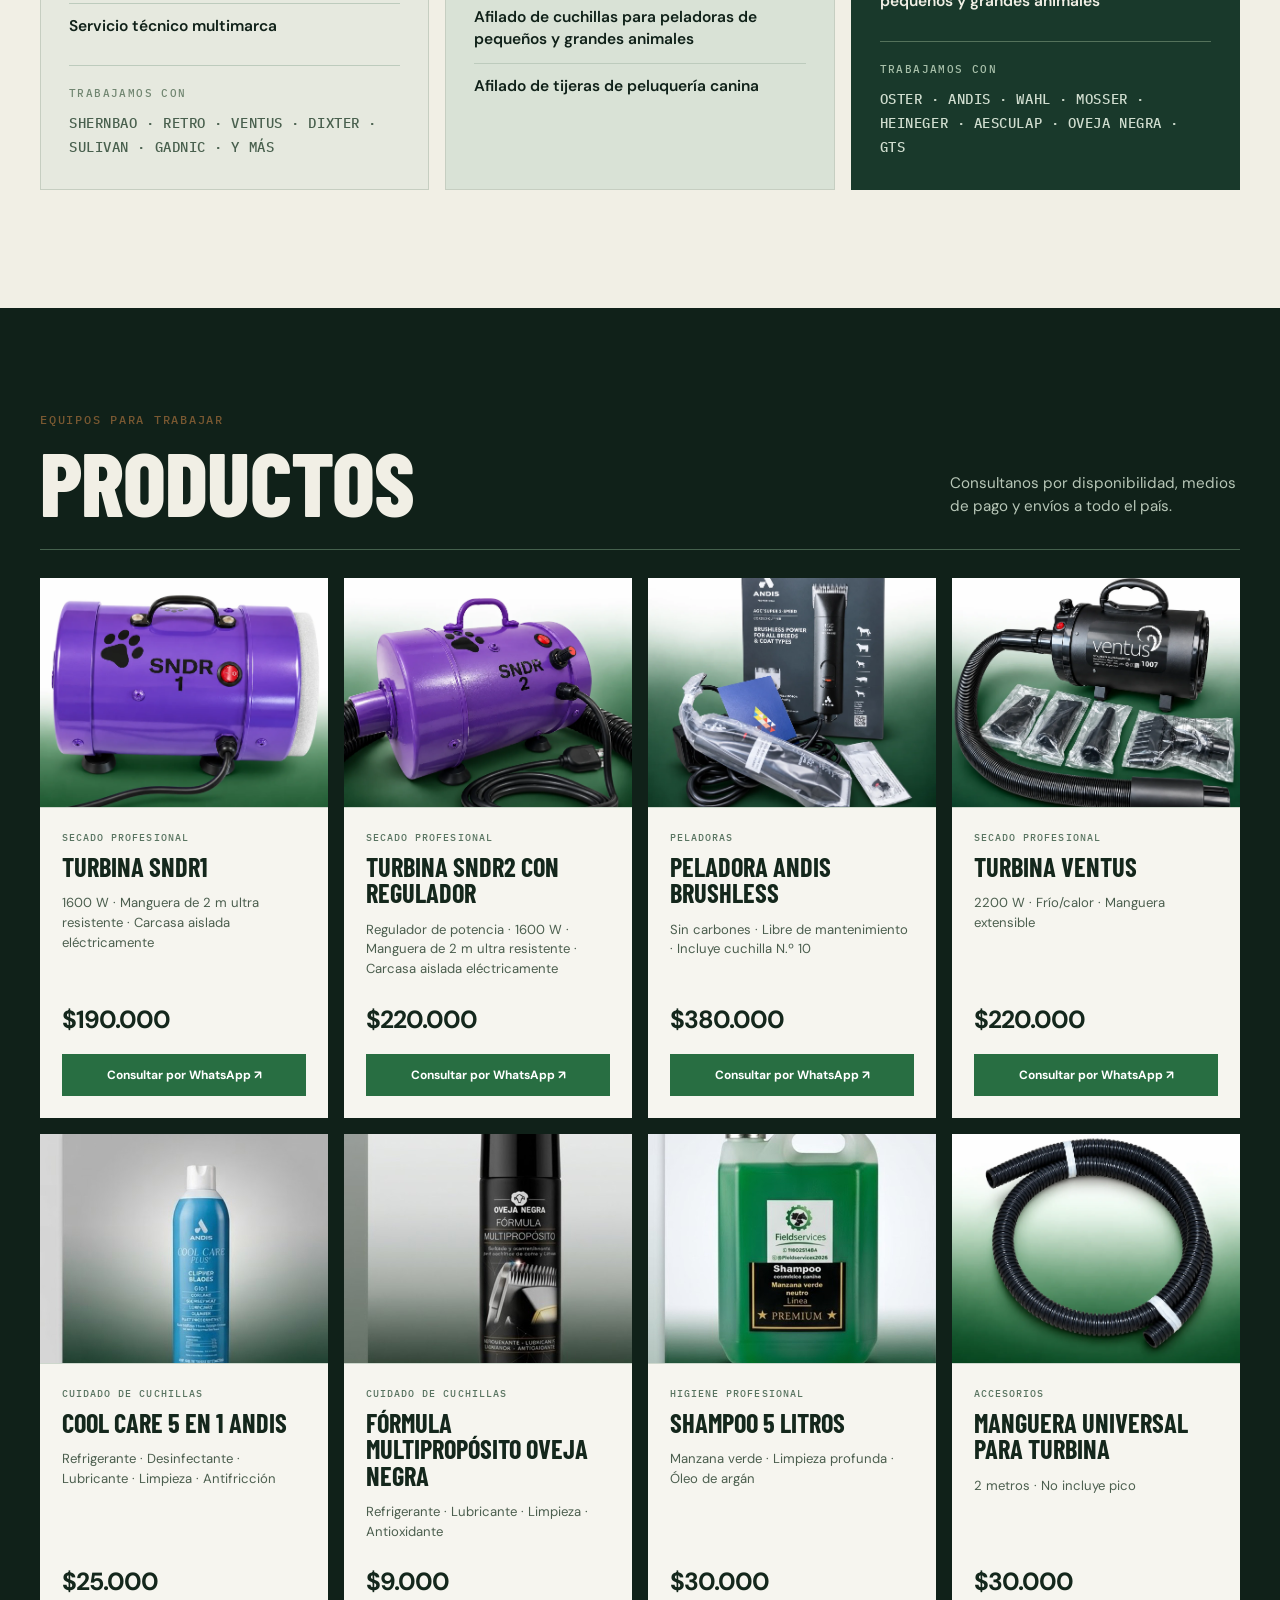
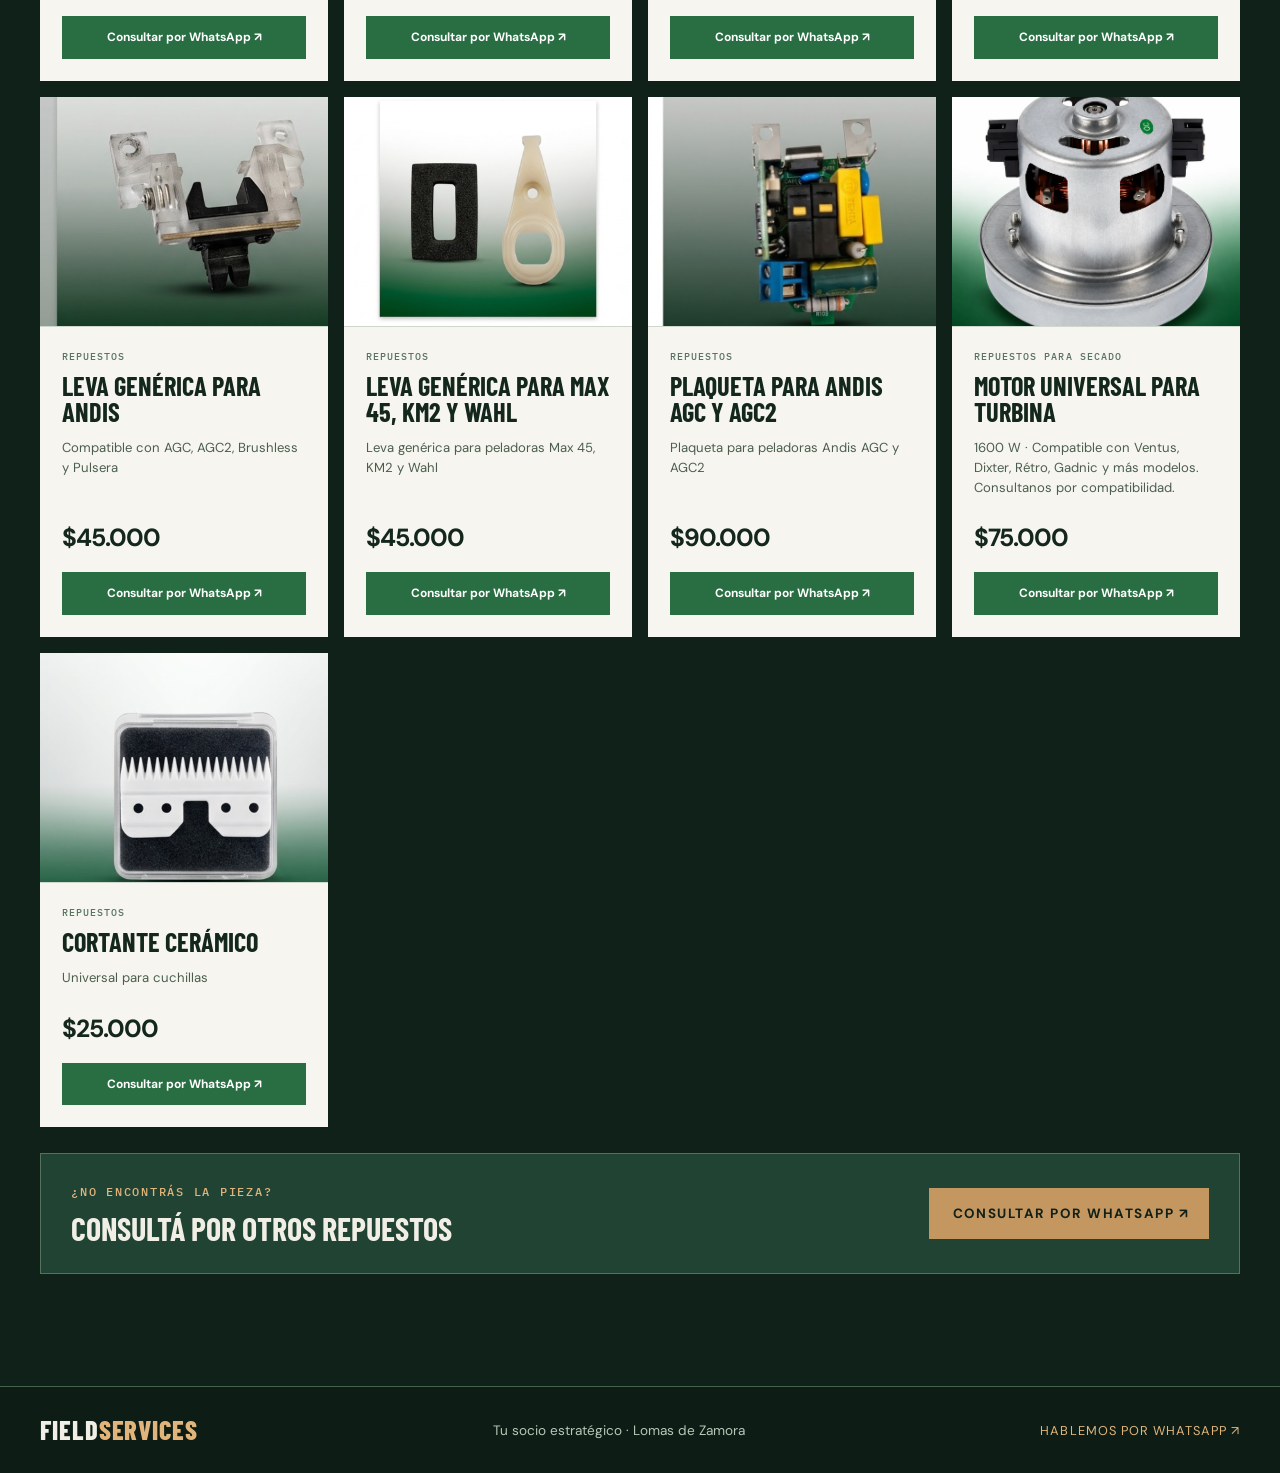
==== commit 7dbfaf74: "Corregir modelo SNDR2 y precio del motor" ====
--- a/preview/index.html
+++ b/preview/index.html
@@ -65,7 +65,7 @@
         <div class="section-head"><div><span class="eyebrow">Equipos para trabajar</span><h2 id="titulo-productos">Productos</h2></div><p>Consultanos por disponibilidad, medios de pago y envíos a todo el país.</p></div>
         <div class="product-grid">
           <article class="product"><div class="product-media photo photo-clean" role="img" aria-label="Foto de Turbina SNDR1"><img src="productos/turbina-sndr1.webp" alt="" loading="lazy" width="1254" height="1254"></div><div class="product-body"><p class="product-type">Secado profesional</p><h3>Turbina SNDR1</h3><p class="product-spec">1600 W · Manguera de 2 m ultra resistente · Carcasa aislada eléctricamente</p><p class="product-price">$190.000</p><a class="product-cta" href="https://wa.me/5491160251484?text=Hola%2C%20quiero%20consultar%20por%20la%20Turbina%20SNDR1%20de%20%24190.000" target="_blank" rel="noopener noreferrer">Consultar por WhatsApp ↗</a></div></article>
-          <article class="product"><div class="product-media photo photo-clean" role="img" aria-label="Foto de Turbina SNDR con regulador"><img src="productos/turbina-sndr-regulador.webp" alt="" loading="lazy" width="1254" height="1254"></div><div class="product-body"><p class="product-type">Secado profesional</p><h3>Turbina SNDR1 con regulador</h3><p class="product-spec">Regulador de potencia · 1600 W · Manguera de 2 m ultra resistente · Carcasa aislada eléctricamente</p><p class="product-price">$220.000</p><a class="product-cta" href="https://wa.me/5491160251484?text=Hola%2C%20quiero%20consultar%20por%20la%20Turbina%20SNDR1%20con%20regulador%20de%20%24220.000" target="_blank" rel="noopener noreferrer">Consultar por WhatsApp ↗</a></div></article>
+          <article class="product"><div class="product-media photo photo-clean" role="img" aria-label="Foto de Turbina SNDR2 con regulador"><img src="productos/turbina-sndr-regulador.webp" alt="" loading="lazy" width="1254" height="1254"></div><div class="product-body"><p class="product-type">Secado profesional</p><h3>Turbina SNDR2 con regulador</h3><p class="product-spec">Regulador de potencia · 1600 W · Manguera de 2 m ultra resistente · Carcasa aislada eléctricamente</p><p class="product-price">$220.000</p><a class="product-cta" href="https://wa.me/5491160251484?text=Hola%2C%20quiero%20consultar%20por%20la%20Turbina%20SNDR2%20con%20regulador%20de%20%24220.000" target="_blank" rel="noopener noreferrer">Consultar por WhatsApp ↗</a></div></article>
           <article class="product"><div class="product-media photo photo-clean" role="img" aria-label="Foto de Peladora Andis Brushless"><img src="productos/peladora-andis-brushless.webp" alt="" loading="lazy" width="1254" height="1254"></div><div class="product-body"><p class="product-type">Peladoras</p><h3>Peladora Andis Brushless</h3><p class="product-spec">Sin carbones · Libre de mantenimiento · Incluye cuchilla N.º 10</p><p class="product-price">$380.000</p><a class="product-cta" href="https://wa.me/5491160251484?text=Hola%2C%20quiero%20consultar%20por%20la%20Peladora%20Andis%20Brushless%20de%20%24380.000" target="_blank" rel="noopener noreferrer">Consultar por WhatsApp ↗</a></div></article>
           <article class="product"><div class="product-media photo photo-clean" role="img" aria-label="Foto de Turbina Ventus"><img src="productos/turbina-ventus.webp" alt="" loading="lazy" width="1254" height="1254"></div><div class="product-body"><p class="product-type">Secado profesional</p><h3>Turbina Ventus</h3><p class="product-spec">2200 W · Frío/calor · Manguera extensible</p><p class="product-price">$220.000</p><a class="product-cta" href="https://wa.me/5491160251484?text=Hola%2C%20quiero%20consultar%20por%20la%20Turbina%20Ventus%20de%20%24220.000" target="_blank" rel="noopener noreferrer">Consultar por WhatsApp ↗</a></div></article>
           <article class="product"><div class="product-media photo" role="img" aria-label="Imagen de Cool Care 5 en 1 Andis"><img src="productos/cool-care-andis.jpg" alt="" loading="lazy" width="1152" height="1536"></div><div class="product-body"><p class="product-type">Cuidado de cuchillas</p><h3>Cool Care 5 en 1 Andis</h3><p class="product-spec">Refrigerante · Desinfectante · Lubricante · Limpieza · Antifricción</p><p class="product-price">$25.000</p><a class="product-cta" href="https://wa.me/5491160251484?text=Hola%2C%20quiero%20consultar%20por%20Cool%20Care%205%20en%201%20Andis%20de%20%2425.000" target="_blank" rel="noopener noreferrer">Consultar por WhatsApp ↗</a></div></article>
@@ -75,7 +75,7 @@
           <article class="product"><div class="product-media photo" role="img" aria-label="Imagen de Leva genérica para Andis"><img src="productos/leva-andis-agc.jpg" alt="" loading="lazy" width="1152" height="1536"></div><div class="product-body"><p class="product-type">Repuestos</p><h3>Leva genérica para Andis</h3><p class="product-spec">Compatible con AGC, AGC2, Brushless y Pulsera</p><p class="product-price">$45.000</p><a class="product-cta" href="https://wa.me/5491160251484?text=Hola%2C%20quiero%20consultar%20por%20Leva%20gen%C3%A9rica%20para%20Andis%20de%20%2445.000" target="_blank" rel="noopener noreferrer">Consultar por WhatsApp ↗</a></div></article>
           <article class="product"><div class="product-media photo photo-max" role="img" aria-label="Imagen de Leva genérica para Max 45, KM2 y Wahl"><img src="productos/leva-max45.jpg" alt="" loading="lazy" width="1152" height="1536"></div><div class="product-body"><p class="product-type">Repuestos</p><h3>Leva genérica para Max 45, KM2 y Wahl</h3><p class="product-spec">Leva genérica para peladoras Max 45, KM2 y Wahl</p><p class="product-price">$45.000</p><a class="product-cta" href="https://wa.me/5491160251484?text=Hola%2C%20quiero%20consultar%20por%20Leva%20gen%C3%A9rica%20para%20Max%2045%2C%20KM2%20y%20Wahl%20de%20%2445.000" target="_blank" rel="noopener noreferrer">Consultar por WhatsApp ↗</a></div></article>
           <article class="product"><div class="product-media photo photo-plaqueta" role="img" aria-label="Imagen de Plaqueta para Andis AGC y AGC2"><img src="productos/plaqueta-andis-agc.jpg" alt="" loading="lazy" width="1152" height="1536"></div><div class="product-body"><p class="product-type">Repuestos</p><h3>Plaqueta para Andis AGC y AGC2</h3><p class="product-spec">Plaqueta para peladoras Andis AGC y AGC2</p><p class="product-price">$90.000</p><a class="product-cta" href="https://wa.me/5491160251484?text=Hola%2C%20quiero%20consultar%20por%20Plaqueta%20para%20Andis%20AGC%20y%20AGC2%20de%20%2490.000" target="_blank" rel="noopener noreferrer">Consultar por WhatsApp ↗</a></div></article>
-          <article class="product"><div class="product-media photo photo-clean" role="img" aria-label="Foto de motor universal para turbina"><img src="productos/motor-universal-turbina.webp" alt="" loading="lazy" width="1254" height="1254"></div><div class="product-body"><p class="product-type">Repuestos para secado</p><h3>Motor universal para turbina</h3><p class="product-spec">1600 W · Compatible con Ventus, Dixter, Rétro, Gadnic y más modelos. Consultanos por compatibilidad.</p><p class="product-price">Consultar precio</p><a class="product-cta" href="https://wa.me/5491160251484?text=Hola%2C%20quiero%20consultar%20por%20el%20motor%20universal%20para%20turbina%20de%201600%20W" target="_blank" rel="noopener noreferrer">Consultar por WhatsApp ↗</a></div></article>
+          <article class="product"><div class="product-media photo photo-clean" role="img" aria-label="Foto de motor universal para turbina"><img src="productos/motor-universal-turbina.webp" alt="" loading="lazy" width="1254" height="1254"></div><div class="product-body"><p class="product-type">Repuestos para secado</p><h3>Motor universal para turbina</h3><p class="product-spec">1600 W · Compatible con Ventus, Dixter, Rétro, Gadnic y más modelos. Consultanos por compatibilidad.</p><p class="product-price">$75.000</p><a class="product-cta" href="https://wa.me/5491160251484?text=Hola%2C%20quiero%20consultar%20por%20el%20motor%20universal%20para%20turbina%20de%201600%20W%20de%20%2475.000" target="_blank" rel="noopener noreferrer">Consultar por WhatsApp ↗</a></div></article>
           <article class="product"><div class="product-media photo" role="img" aria-label="Imagen de Cortante cerámico"><img src="productos/cortante-ceramico.jpg" alt="" loading="lazy" width="1152" height="1536"></div><div class="product-body"><p class="product-type">Repuestos</p><h3>Cortante cerámico</h3><p class="product-spec">Universal para cuchillas</p><p class="product-price">$25.000</p><a class="product-cta" href="https://wa.me/5491160251484?text=Hola%2C%20quiero%20consultar%20por%20el%20Cortante%20cer%C3%A1mico%20universal%20de%20%2425.000" target="_blank" rel="noopener noreferrer">Consultar por WhatsApp ↗</a></div></article>
         </div>
         <div class="other-parts"><div><span class="eyebrow">¿No encontrás la pieza?</span><h3>Consultá por otros repuestos</h3></div><a class="button" href="https://wa.me/5491160251484?text=Hola%2C%20quiero%20consultar%20por%20otros%20repuestos" target="_blank" rel="noopener noreferrer">Consultar por WhatsApp ↗</a></div>
@@ -85,4 +85,4 @@
   </main>
   <footer class="footer"><div class="wrap footer-inner"><a class="brand" href="#inicio">FIELD<span>SERVICES</span></a><p>Tu socio estratégico · Lomas de Zamora</p><a href="https://wa.me/5491160251484" target="_blank" rel="noopener noreferrer">Hablemos por WhatsApp ↗</a></div></footer>
 </body>
-</html>+</html>
